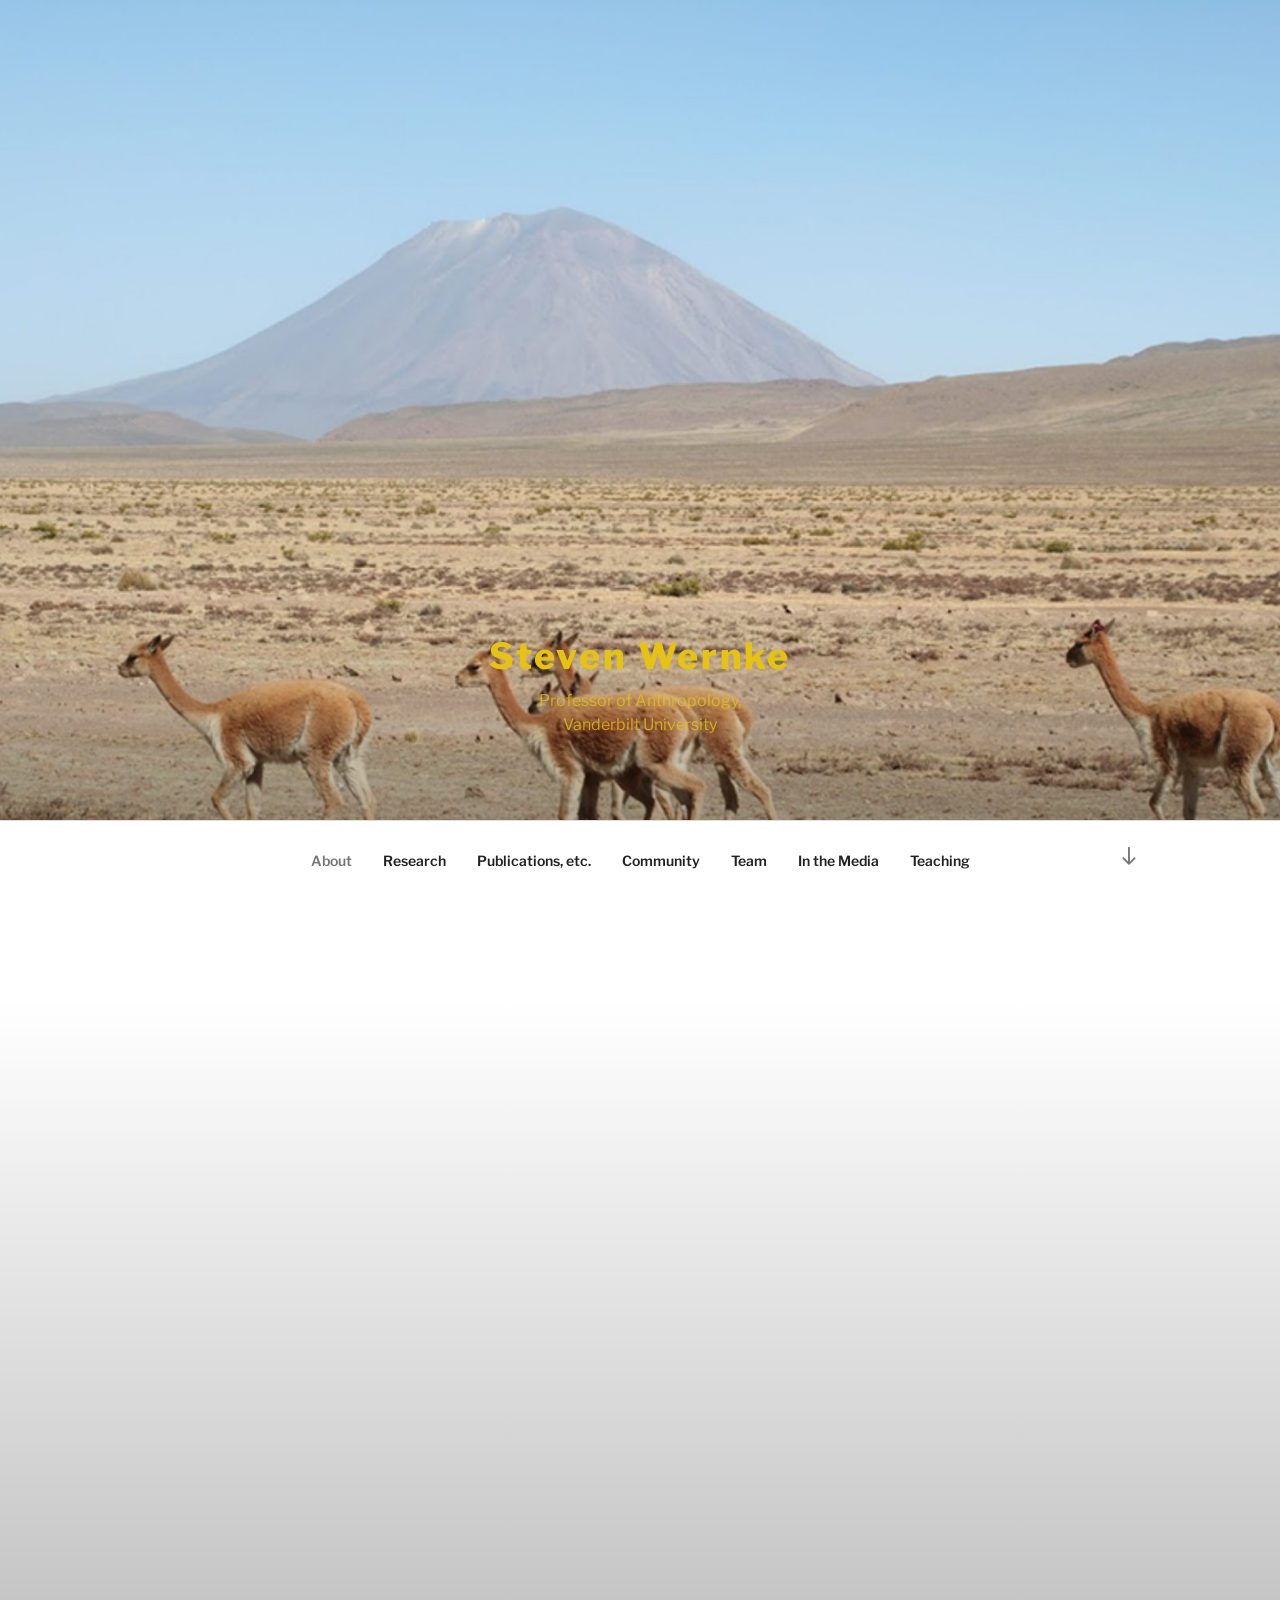
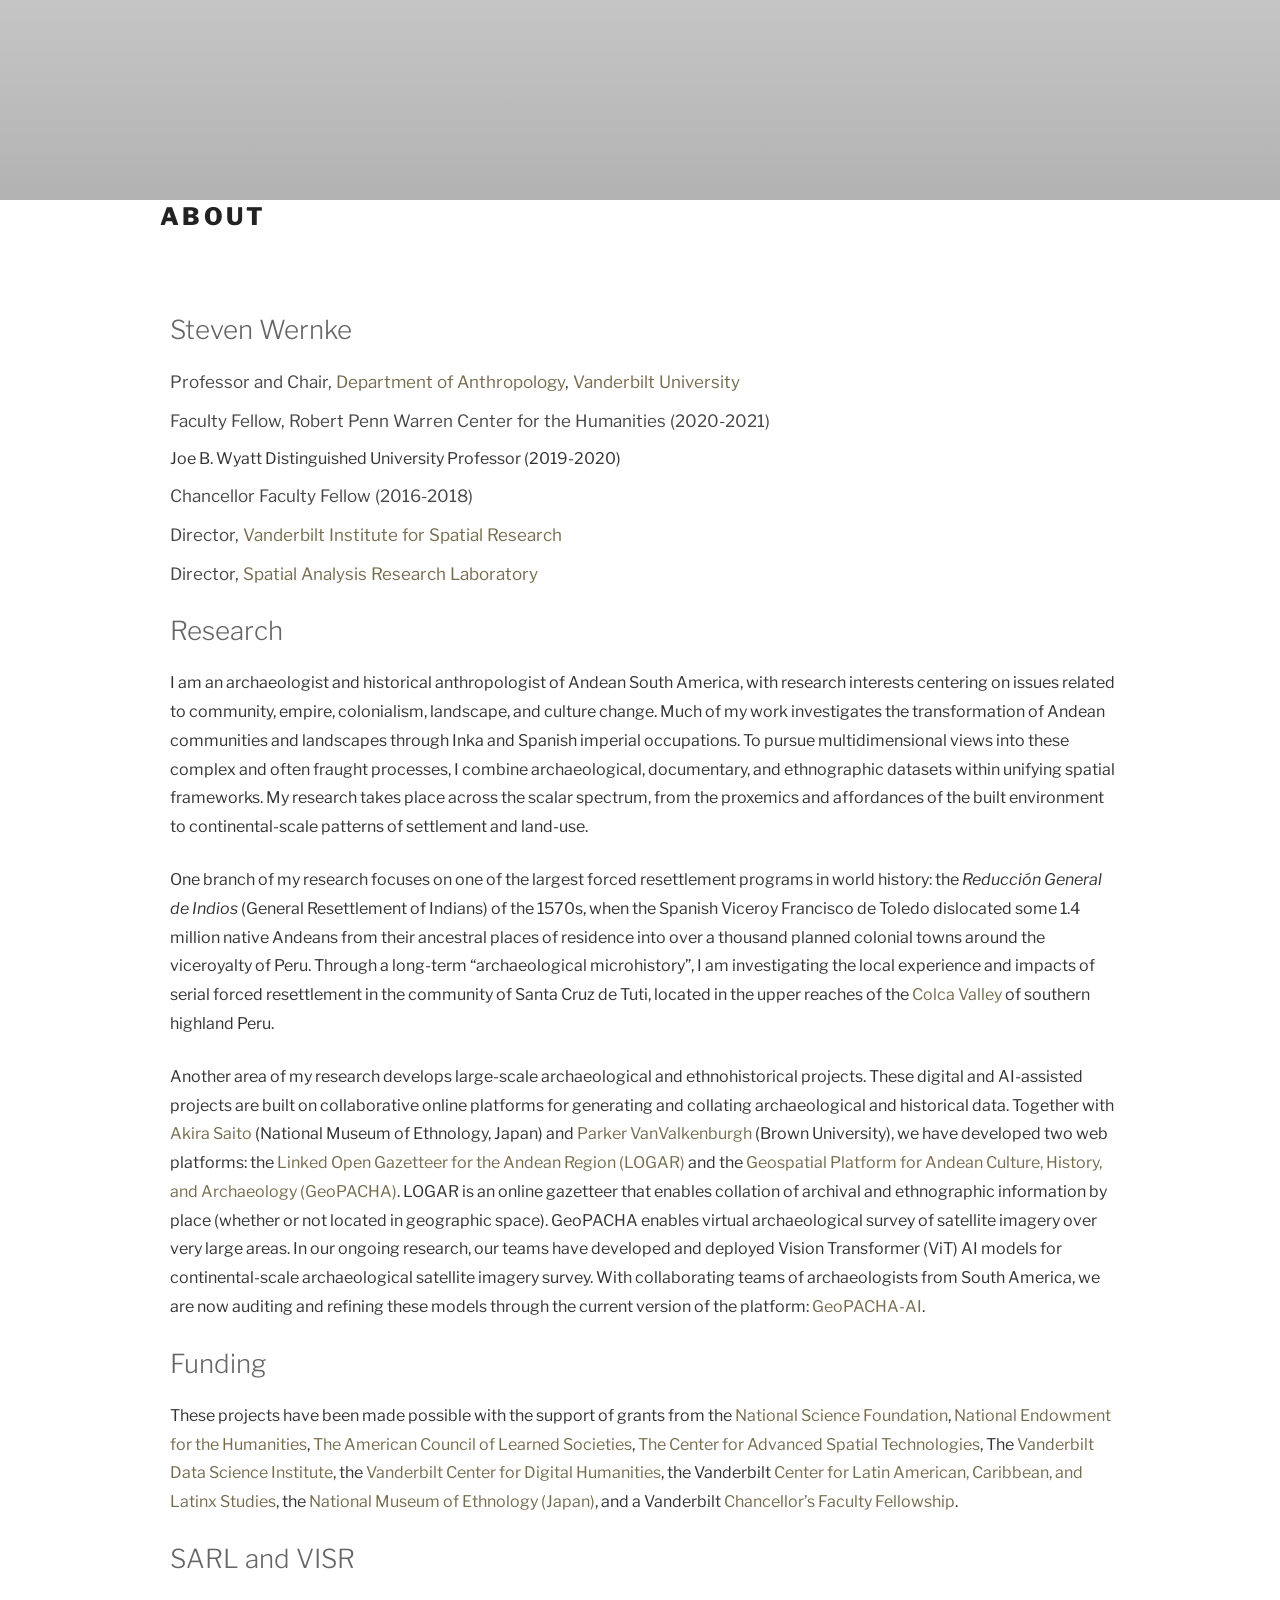
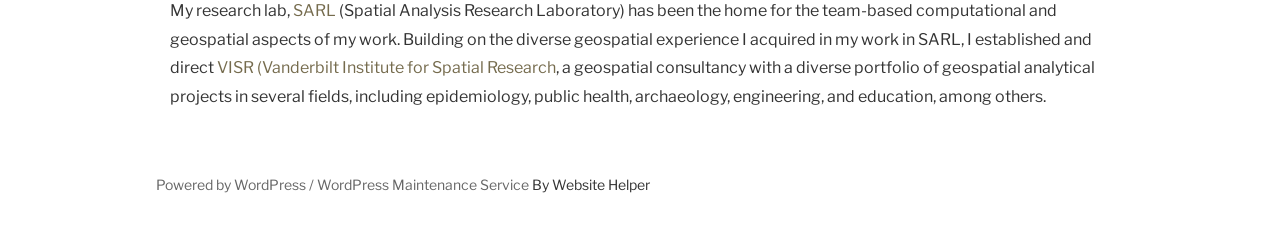
==== index.html @ c5cf21d0 "Static site migrated from WordPress at stevenwernke.com Co-Authored-By: Claude Fable 5 <noreply@anth" ====
<!DOCTYPE html>
<html lang="en-US" class="no-js no-svg">
<head>
<meta charset="UTF-8">
<meta name="viewport" content="width=device-width, initial-scale=1.0">
<link rel="profile" href="https://gmpg.org/xfn/11">

<script>
(function(html){html.className = html.className.replace(/\bno-js\b/,'js')})(document.documentElement);
//# sourceURL=twentyseventeen_javascript_detection
</script>
<title>Steven Wernke &#8211; Professor of Anthropology, Vanderbilt University</title>
<meta name='robots' content='max-image-preview:large' />
<style id="wp-img-auto-sizes-contain-inline-css">
img:is([sizes=auto i],[sizes^="auto," i]){contain-intrinsic-size:3000px 1500px}
/*# sourceURL=wp-img-auto-sizes-contain-inline-css */
</style>
<style id="wp-block-library-inline-css">
:root{--wp-block-synced-color:#7a00df;--wp-block-synced-color--rgb:122,0,223;--wp-bound-block-color:var(--wp-block-synced-color);--wp-editor-canvas-background:#ddd;--wp-admin-theme-color:#007cba;--wp-admin-theme-color--rgb:0,124,186;--wp-admin-theme-color-darker-10:#006ba1;--wp-admin-theme-color-darker-10--rgb:0,107,160.5;--wp-admin-theme-color-darker-20:#005a87;--wp-admin-theme-color-darker-20--rgb:0,90,135;--wp-admin-border-width-focus:2px}@media (min-resolution:192dpi){:root{--wp-admin-border-width-focus:1.5px}}.wp-element-button{cursor:pointer}:root .has-very-light-gray-background-color{background-color:#eee}:root .has-very-dark-gray-background-color{background-color:#313131}:root .has-very-light-gray-color{color:#eee}:root .has-very-dark-gray-color{color:#313131}:root .has-vivid-green-cyan-to-vivid-cyan-blue-gradient-background{background:linear-gradient(135deg,#00d084,#0693e3)}:root .has-purple-crush-gradient-background{background:linear-gradient(135deg,#34e2e4,#4721fb 50%,#ab1dfe)}:root .has-hazy-dawn-gradient-background{background:linear-gradient(135deg,#faaca8,#dad0ec)}:root .has-subdued-olive-gradient-background{background:linear-gradient(135deg,#fafae1,#67a671)}:root .has-atomic-cream-gradient-background{background:linear-gradient(135deg,#fdd79a,#004a59)}:root .has-nightshade-gradient-background{background:linear-gradient(135deg,#330968,#31cdcf)}:root .has-midnight-gradient-background{background:linear-gradient(135deg,#020381,#2874fc)}:root{--wp--preset--font-size--normal:16px;--wp--preset--font-size--huge:42px}.has-regular-font-size{font-size:1em}.has-larger-font-size{font-size:2.625em}.has-normal-font-size{font-size:var(--wp--preset--font-size--normal)}.has-huge-font-size{font-size:var(--wp--preset--font-size--huge)}:root .has-text-align-center{text-align:center}:root .has-text-align-left{text-align:left}:root .has-text-align-right{text-align:right}.has-fit-text{white-space:nowrap!important}#end-resizable-editor-section{display:none}.aligncenter{clear:both}.items-justified-left{justify-content:flex-start}.items-justified-center{justify-content:center}.items-justified-right{justify-content:flex-end}.items-justified-space-between{justify-content:space-between}.screen-reader-text{word-wrap:normal!important;border:0;clip-path:inset(50%);height:1px;margin:-1px;overflow:hidden;padding:0;position:absolute;width:1px}.screen-reader-text:focus{background-color:#ddd;clip-path:none;color:#444;display:block;font-size:1em;height:auto;left:5px;line-height:normal;padding:15px 23px 14px;text-decoration:none;top:5px;width:auto;z-index:100000}html :where(.has-border-color){border-style:solid}html :where([style*=border-color]){border-style:solid}html :where([style*=border-top-color]){border-top-style:solid}html :where([style*=border-right-color]){border-right-style:solid}html :where([style*=border-bottom-color]){border-bottom-style:solid}html :where([style*=border-left-color]){border-left-style:solid}html :where([style*=border-width]){border-style:solid}html :where([style*=border-top-width]){border-top-style:solid}html :where([style*=border-right-width]){border-right-style:solid}html :where([style*=border-bottom-width]){border-bottom-style:solid}html :where([style*=border-left-width]){border-left-style:solid}html :where(img[class*=wp-image-]){height:auto;max-width:100%}:where(figure){margin:0 0 1em}html :where(.is-position-sticky){--wp-admin--admin-bar--position-offset:var(--wp-admin--admin-bar--height,0px)}@media screen and (max-width:600px){html :where(.is-position-sticky){--wp-admin--admin-bar--position-offset:0px}}

/*# sourceURL=/wp-includes/css/dist/block-library/common.min.css */
</style>
<style id="wp-block-heading-inline-css">
h1:where(.wp-block-heading).has-background,h2:where(.wp-block-heading).has-background,h3:where(.wp-block-heading).has-background,h4:where(.wp-block-heading).has-background,h5:where(.wp-block-heading).has-background,h6:where(.wp-block-heading).has-background{padding:1.25em 2.375em}h1.has-text-align-left[style*=writing-mode]:where([style*=vertical-lr]),h1.has-text-align-right[style*=writing-mode]:where([style*=vertical-rl]),h2.has-text-align-left[style*=writing-mode]:where([style*=vertical-lr]),h2.has-text-align-right[style*=writing-mode]:where([style*=vertical-rl]),h3.has-text-align-left[style*=writing-mode]:where([style*=vertical-lr]),h3.has-text-align-right[style*=writing-mode]:where([style*=vertical-rl]),h4.has-text-align-left[style*=writing-mode]:where([style*=vertical-lr]),h4.has-text-align-right[style*=writing-mode]:where([style*=vertical-rl]),h5.has-text-align-left[style*=writing-mode]:where([style*=vertical-lr]),h5.has-text-align-right[style*=writing-mode]:where([style*=vertical-rl]),h6.has-text-align-left[style*=writing-mode]:where([style*=vertical-lr]),h6.has-text-align-right[style*=writing-mode]:where([style*=vertical-rl]){rotate:180deg}
/*# sourceURL=/wp-includes/blocks/heading/style.min.css */
</style>
<style id="wp-block-paragraph-inline-css">
.is-small-text{font-size:.875em}.is-regular-text{font-size:1em}.is-large-text{font-size:2.25em}.is-larger-text{font-size:3em}.has-drop-cap:not(:focus):first-letter{float:left;font-size:8.4em;font-style:normal;font-weight:100;line-height:.68;margin:.05em .1em 0 0;text-transform:uppercase}body.rtl .has-drop-cap:not(:focus):first-letter{float:none;margin-left:.1em}p.has-drop-cap.has-background{overflow:hidden}:root :where(p.has-background){padding:1.25em 2.375em}:where(p.has-text-color:not(.has-link-color)) a{color:inherit}p.has-text-align-left[style*="writing-mode:vertical-lr"],p.has-text-align-right[style*="writing-mode:vertical-rl"]{rotate:180deg}
/*# sourceURL=/wp-includes/blocks/paragraph/style.min.css */
</style>
<style id="wp-block-group-inline-css">
.wp-block-group{box-sizing:border-box}:where(.wp-block-group.wp-block-group-is-layout-constrained){position:relative}
/*# sourceURL=/wp-includes/blocks/group/style.min.css */
</style>

<style id="classic-theme-styles-inline-css">
/*! This file is auto-generated */
.wp-block-button__link{color:#fff;background-color:#32373c;border-radius:9999px;box-shadow:none;text-decoration:none;padding:calc(.667em + 2px) calc(1.333em + 2px);font-size:1.125em}.wp-block-file__button{background:#32373c;color:#fff;text-decoration:none}
/*# sourceURL=/wp-includes/css/classic-themes.min.css */
</style>

<style id="global-styles-inline-css">
:root{--wp--preset--aspect-ratio--square: 1;--wp--preset--aspect-ratio--4-3: 4/3;--wp--preset--aspect-ratio--3-4: 3/4;--wp--preset--aspect-ratio--3-2: 3/2;--wp--preset--aspect-ratio--2-3: 2/3;--wp--preset--aspect-ratio--16-9: 16/9;--wp--preset--aspect-ratio--9-16: 9/16;--wp--preset--color--black: #000000;--wp--preset--color--cyan-bluish-gray: #abb8c3;--wp--preset--color--white: #ffffff;--wp--preset--color--pale-pink: #f78da7;--wp--preset--color--vivid-red: #cf2e2e;--wp--preset--color--luminous-vivid-orange: #ff6900;--wp--preset--color--luminous-vivid-amber: #fcb900;--wp--preset--color--light-green-cyan: #7bdcb5;--wp--preset--color--vivid-green-cyan: #00d084;--wp--preset--color--pale-cyan-blue: #8ed1fc;--wp--preset--color--vivid-cyan-blue: #0693e3;--wp--preset--color--vivid-purple: #9b51e0;--wp--preset--gradient--vivid-cyan-blue-to-vivid-purple: linear-gradient(135deg,rgb(6,147,227) 0%,rgb(155,81,224) 100%);--wp--preset--gradient--light-green-cyan-to-vivid-green-cyan: linear-gradient(135deg,rgb(122,220,180) 0%,rgb(0,208,130) 100%);--wp--preset--gradient--luminous-vivid-amber-to-luminous-vivid-orange: linear-gradient(135deg,rgb(252,185,0) 0%,rgb(255,105,0) 100%);--wp--preset--gradient--luminous-vivid-orange-to-vivid-red: linear-gradient(135deg,rgb(255,105,0) 0%,rgb(207,46,46) 100%);--wp--preset--gradient--very-light-gray-to-cyan-bluish-gray: linear-gradient(135deg,rgb(238,238,238) 0%,rgb(169,184,195) 100%);--wp--preset--gradient--cool-to-warm-spectrum: linear-gradient(135deg,rgb(74,234,220) 0%,rgb(151,120,209) 20%,rgb(207,42,186) 40%,rgb(238,44,130) 60%,rgb(251,105,98) 80%,rgb(254,248,76) 100%);--wp--preset--gradient--blush-light-purple: linear-gradient(135deg,rgb(255,206,236) 0%,rgb(152,150,240) 100%);--wp--preset--gradient--blush-bordeaux: linear-gradient(135deg,rgb(254,205,165) 0%,rgb(254,45,45) 50%,rgb(107,0,62) 100%);--wp--preset--gradient--luminous-dusk: linear-gradient(135deg,rgb(255,203,112) 0%,rgb(199,81,192) 50%,rgb(65,88,208) 100%);--wp--preset--gradient--pale-ocean: linear-gradient(135deg,rgb(255,245,203) 0%,rgb(182,227,212) 50%,rgb(51,167,181) 100%);--wp--preset--gradient--electric-grass: linear-gradient(135deg,rgb(202,248,128) 0%,rgb(113,206,126) 100%);--wp--preset--gradient--midnight: linear-gradient(135deg,rgb(2,3,129) 0%,rgb(40,116,252) 100%);--wp--preset--font-size--small: 13px;--wp--preset--font-size--medium: 20px;--wp--preset--font-size--large: 36px;--wp--preset--font-size--x-large: 42px;--wp--preset--spacing--20: 0.44rem;--wp--preset--spacing--30: 0.67rem;--wp--preset--spacing--40: 1rem;--wp--preset--spacing--50: 1.5rem;--wp--preset--spacing--60: 2.25rem;--wp--preset--spacing--70: 3.38rem;--wp--preset--spacing--80: 5.06rem;--wp--preset--shadow--natural: 6px 6px 9px rgba(0, 0, 0, 0.2);--wp--preset--shadow--deep: 12px 12px 50px rgba(0, 0, 0, 0.4);--wp--preset--shadow--sharp: 6px 6px 0px rgba(0, 0, 0, 0.2);--wp--preset--shadow--outlined: 6px 6px 0px -3px rgb(255, 255, 255), 6px 6px rgb(0, 0, 0);--wp--preset--shadow--crisp: 6px 6px 0px rgb(0, 0, 0);}:where(body) { margin: 0; }:where(.is-layout-flex){gap: 0.5em;}:where(.is-layout-grid){gap: 0.5em;}body .is-layout-flex{display: flex;}.is-layout-flex{flex-wrap: wrap;align-items: center;}.is-layout-flex > :is(*, div){margin: 0;}body .is-layout-grid{display: grid;}.is-layout-grid > :is(*, div){margin: 0;}body{padding-top: 0px;padding-right: 0px;padding-bottom: 0px;padding-left: 0px;}:root :where(.wp-element-button, .wp-block-button__link){background-color: #32373c;border-width: 0;color: #fff;font-family: inherit;font-size: inherit;font-style: inherit;font-weight: inherit;letter-spacing: inherit;line-height: inherit;padding-top: calc(0.667em + 2px);padding-right: calc(1.333em + 2px);padding-bottom: calc(0.667em + 2px);padding-left: calc(1.333em + 2px);text-decoration: none;text-transform: inherit;}.has-black-color{color: var(--wp--preset--color--black) !important;}.has-cyan-bluish-gray-color{color: var(--wp--preset--color--cyan-bluish-gray) !important;}.has-white-color{color: var(--wp--preset--color--white) !important;}.has-pale-pink-color{color: var(--wp--preset--color--pale-pink) !important;}.has-vivid-red-color{color: var(--wp--preset--color--vivid-red) !important;}.has-luminous-vivid-orange-color{color: var(--wp--preset--color--luminous-vivid-orange) !important;}.has-luminous-vivid-amber-color{color: var(--wp--preset--color--luminous-vivid-amber) !important;}.has-light-green-cyan-color{color: var(--wp--preset--color--light-green-cyan) !important;}.has-vivid-green-cyan-color{color: var(--wp--preset--color--vivid-green-cyan) !important;}.has-pale-cyan-blue-color{color: var(--wp--preset--color--pale-cyan-blue) !important;}.has-vivid-cyan-blue-color{color: var(--wp--preset--color--vivid-cyan-blue) !important;}.has-vivid-purple-color{color: var(--wp--preset--color--vivid-purple) !important;}.has-black-background-color{background-color: var(--wp--preset--color--black) !important;}.has-cyan-bluish-gray-background-color{background-color: var(--wp--preset--color--cyan-bluish-gray) !important;}.has-white-background-color{background-color: var(--wp--preset--color--white) !important;}.has-pale-pink-background-color{background-color: var(--wp--preset--color--pale-pink) !important;}.has-vivid-red-background-color{background-color: var(--wp--preset--color--vivid-red) !important;}.has-luminous-vivid-orange-background-color{background-color: var(--wp--preset--color--luminous-vivid-orange) !important;}.has-luminous-vivid-amber-background-color{background-color: var(--wp--preset--color--luminous-vivid-amber) !important;}.has-light-green-cyan-background-color{background-color: var(--wp--preset--color--light-green-cyan) !important;}.has-vivid-green-cyan-background-color{background-color: var(--wp--preset--color--vivid-green-cyan) !important;}.has-pale-cyan-blue-background-color{background-color: var(--wp--preset--color--pale-cyan-blue) !important;}.has-vivid-cyan-blue-background-color{background-color: var(--wp--preset--color--vivid-cyan-blue) !important;}.has-vivid-purple-background-color{background-color: var(--wp--preset--color--vivid-purple) !important;}.has-black-border-color{border-color: var(--wp--preset--color--black) !important;}.has-cyan-bluish-gray-border-color{border-color: var(--wp--preset--color--cyan-bluish-gray) !important;}.has-white-border-color{border-color: var(--wp--preset--color--white) !important;}.has-pale-pink-border-color{border-color: var(--wp--preset--color--pale-pink) !important;}.has-vivid-red-border-color{border-color: var(--wp--preset--color--vivid-red) !important;}.has-luminous-vivid-orange-border-color{border-color: var(--wp--preset--color--luminous-vivid-orange) !important;}.has-luminous-vivid-amber-border-color{border-color: var(--wp--preset--color--luminous-vivid-amber) !important;}.has-light-green-cyan-border-color{border-color: var(--wp--preset--color--light-green-cyan) !important;}.has-vivid-green-cyan-border-color{border-color: var(--wp--preset--color--vivid-green-cyan) !important;}.has-pale-cyan-blue-border-color{border-color: var(--wp--preset--color--pale-cyan-blue) !important;}.has-vivid-cyan-blue-border-color{border-color: var(--wp--preset--color--vivid-cyan-blue) !important;}.has-vivid-purple-border-color{border-color: var(--wp--preset--color--vivid-purple) !important;}.has-vivid-cyan-blue-to-vivid-purple-gradient-background{background: var(--wp--preset--gradient--vivid-cyan-blue-to-vivid-purple) !important;}.has-light-green-cyan-to-vivid-green-cyan-gradient-background{background: var(--wp--preset--gradient--light-green-cyan-to-vivid-green-cyan) !important;}.has-luminous-vivid-amber-to-luminous-vivid-orange-gradient-background{background: var(--wp--preset--gradient--luminous-vivid-amber-to-luminous-vivid-orange) !important;}.has-luminous-vivid-orange-to-vivid-red-gradient-background{background: var(--wp--preset--gradient--luminous-vivid-orange-to-vivid-red) !important;}.has-very-light-gray-to-cyan-bluish-gray-gradient-background{background: var(--wp--preset--gradient--very-light-gray-to-cyan-bluish-gray) !important;}.has-cool-to-warm-spectrum-gradient-background{background: var(--wp--preset--gradient--cool-to-warm-spectrum) !important;}.has-blush-light-purple-gradient-background{background: var(--wp--preset--gradient--blush-light-purple) !important;}.has-blush-bordeaux-gradient-background{background: var(--wp--preset--gradient--blush-bordeaux) !important;}.has-luminous-dusk-gradient-background{background: var(--wp--preset--gradient--luminous-dusk) !important;}.has-pale-ocean-gradient-background{background: var(--wp--preset--gradient--pale-ocean) !important;}.has-electric-grass-gradient-background{background: var(--wp--preset--gradient--electric-grass) !important;}.has-midnight-gradient-background{background: var(--wp--preset--gradient--midnight) !important;}.has-small-font-size{font-size: var(--wp--preset--font-size--small) !important;}.has-medium-font-size{font-size: var(--wp--preset--font-size--medium) !important;}.has-large-font-size{font-size: var(--wp--preset--font-size--large) !important;}.has-x-large-font-size{font-size: var(--wp--preset--font-size--x-large) !important;}
/*# sourceURL=global-styles-inline-css */
</style>

<style id="nfd-wonder-blocks-utilities-inline-css">
.nfd-relative{position:relative!important}.-nfd-bottom-1{bottom:-.25rem!important}.-nfd-top-0\.5{top:-.125rem!important}.-nfd-top-1{top:-.25rem!important}.nfd-top-10{top:2.5rem!important}.nfd-col-start-1{grid-column-start:1!important}.nfd-col-start-2{grid-column-start:2!important}.nfd-col-start-3{grid-column-start:3!important}.nfd-col-start-4{grid-column-start:4!important}.nfd-col-start-5{grid-column-start:5!important}.nfd-col-start-6{grid-column-start:6!important}.nfd-col-start-7{grid-column-start:7!important}.nfd-col-end-10{grid-column-end:10!important}.nfd-col-end-11{grid-column-end:11!important}.nfd-col-end-12{grid-column-end:12!important}.nfd-col-end-13{grid-column-end:13!important}.nfd-col-end-7{grid-column-end:7!important}.nfd-col-end-8{grid-column-end:8!important}.nfd-col-end-9{grid-column-end:9!important}.nfd-row-start-1{grid-row-start:1!important}.-nfd-mx-2:not([style*=margin]){margin-left:-.5rem!important;margin-right:-.5rem!important}.nfd-my-0:not([style*=margin]){margin-bottom:0!important;margin-top:0!important}.nfd-mb-8:not([style*=margin]){margin-bottom:2rem!important}.nfd-mt-2:not([style*=margin]){margin-top:.5rem!important}.nfd-mt-8:not([style*=margin]){margin-top:2rem!important}.nfd-mt-\[-100px\]:not([style*=margin]){margin-top:-100px!important}.nfd-grid{display:grid!important}.nfd-h-full{height:100%!important}.nfd-w-full{width:100%!important}.nfd-shrink-0{flex-shrink:0!important}.nfd-grow{flex-grow:1!important}.nfd-grid-cols-11{grid-template-columns:repeat(11,minmax(0,1fr))!important}.nfd-grid-cols-12{grid-template-columns:repeat(12,minmax(0,1fr))!important}.nfd-grid-cols-2{grid-template-columns:repeat(2,minmax(0,1fr))!important}.nfd-grid-rows-1{grid-template-rows:repeat(1,minmax(0,1fr))!important}.nfd-items-center{align-items:center!important}.nfd-gap-y-10{row-gap:2.5rem!important}.nfd-overflow-hidden{overflow:hidden!important}.nfd-border-b{border-bottom-width:1px!important}.nfd-border-dashed{border-style:dashed!important}.nfd-p-0:not([style*=padding]){padding:0!important}.nfd-p-10:not([style*=padding]){padding:2.5rem!important}.nfd-p-2:not([style*=padding]){padding:.5rem!important}.nfd-p-4:not([style*=padding]){padding:1rem!important}.nfd-p-8:not([style*=padding]){padding:2rem!important}.nfd-px-0:not([style*=padding]){padding-left:0!important;padding-right:0!important}.nfd-px-4:not([style*=padding]){padding-left:1rem!important;padding-right:1rem!important}.nfd-px-8:not([style*=padding]){padding-left:2rem!important;padding-right:2rem!important}.nfd-py-0:not([style*=padding]){padding-bottom:0!important;padding-top:0!important}.nfd-py-4:not([style*=padding]){padding-bottom:1rem!important;padding-top:1rem!important}.nfd-py-5:not([style*=padding]){padding-bottom:1.25rem!important;padding-top:1.25rem!important}.nfd-pt-0:not([style*=padding]){padding-top:0!important}.nfd-text-left{text-align:left!important}.nfd-wc-products{self-align:flex-start!important;flex-grow:0!important}.nfd-wc-products>ul{row-gap:calc(var(--wndb--gap--2xl)*var(--wndb--gap--scale-factor))!important}.nfd-wc-products .wc-block-grid__product-image{overflow:hidden!important}.nfd-wc-products .wc-block-grid__product-image img{transition:transform .6s ease-in-out!important}.nfd-wc-products .wc-block-grid__product-image img:hover{transform:scale(1.1)!important}.nfd-wc-products .wc-block-components-product-sale-badge{backdrop-filter:blur(4px)!important;background:hsla(0,0%,100%,.5)!important;border:1px solid hsla(0,0%,100%,.2)!important;border-radius:999px!important;font-size:.8125rem!important;font-weight:700!important;margin:6px!important;padding:4px 12px!important}.nfd-wc-products .wc-block-components-product-sale-badge>span{background:transparent!important}.nfd-wc-products .wc-block-components-product-price{color:inherit!important}.nfd-wc-search .wp-block-search__inside-wrapper{background-color:var(--wndb--color--borders)!important;border:2px solid var(--wndb--color--subtle)!important;border-radius:999px!important;max-width:100%!important;padding:0!important;width:25rem!important}.nfd-wc-search .wp-block-search__inside-wrapper input[type=search]{background:none!important;border:none!important;border-bottom-left-radius:999px!important;border-top-left-radius:999px!important;color:var(--wndb--color--text--contrast)!important;font-size:1.25rem!important;font-weight:500!important;min-height:3.75rem!important;padding-inline:24px!important}.nfd-wc-search .wp-block-search__inside-wrapper:has(button:focus),.nfd-wc-search .wp-block-search__inside-wrapper:has(input[type=search]:focus){outline:2px solid var(--wndb--color--text--contrast)!important;outline-offset:2px!important}.nfd-wc-search .wp-block-search__button{aspect-ratio:1/1!important;background:var(--wndb-gray-800)!important;border-radius:999px!important;height:100%!important;margin-left:0!important;margin-right:2px!important;margin-top:2px!important}.nfd-wc-search .wp-block-search__button:focus,.nfd-wc-search .wp-block-search__button:hover{background:var(--wndb-gray-900)!important;filter:none!important;outline:2px solid var(--wndb-gray-900)!important;outline-offset:2px!important}.nfd-wc-search .wp-block-search__inside-wrapper input[type=search]::-moz-placeholder{color:var(--wndb--color--text--faded)!important}.nfd-wc-search .wp-block-search__inside-wrapper input[type=search]::placeholder{color:var(--wndb--color--text--faded)!important}.nfd-commerce-icons{align-items:center!important;display:flex!important;flex-direction:row!important;gap:8px!important}.nfd-commerce-icons .wc-block-cart-link__text{display:none!important}.nfd-commerce-icons .wp-block-search__button svg,.nfd-commerce-icons svg.wc-block-customer-account__account-icon,.nfd-commerce-icons svg.wc-block-mini-cart__icon{height:28px!important;width:28px!important}.nfd-commerce-icons .wp-block-search__button-only .wp-block-search__button.has-icon{align-items:center!important;background:none!important;color:currentcolor!important;display:flex!important;padding:0!important}.nfd-commerce-icons .wp-block-search__button-only .wp-block-search__input{margin-right:.5em!important}.nfd-commerce-icons .wp-block-woocommerce-customer-account a{padding:0!important}:root{--wndb-mask-color:rgba(0,0,0,.15);--wndb-mask-position:50% 50% at 50% 20%;--wndb-mask-opacity:0.35}[class*=nfd-bg-effect]{isolation:isolate!important;position:relative!important}[class*=nfd-wb-header] [class*=nfd-bg-effect]{z-index:1!important}.has-modal-open [class*=nfd-bg-effect]{isolation:unset!important}.nfd-bg-effect-position-center{--wndb-mask-position:50% 50% at 50% 50%}[class*=nfd-bg-effect]:after{content:""!important;inset:0!important;-webkit-mask-image:radial-gradient(ellipse var(--wndb-mask-position),#000 70%,rgba(0,0,0,.3) 100%)!important;mask-image:radial-gradient(ellipse var(--wndb-mask-position),#000 70%,rgba(0,0,0,.3) 100%)!important;opacity:var(--wndb-mask-opacity)!important;pointer-events:none!important;position:absolute!important;z-index:-1!important}.nfd-bg-effect-dots:after{--wndb-mask-opacity:1;background:radial-gradient(var(--wndb-mask-color) 1px,transparent 1px)!important;background-size:20px 20px!important}.nfd-bg-effect-grid:after{background-image:linear-gradient(to right,var(--wndb-mask-color) 1px,transparent 1px),linear-gradient(to bottom,var(--wndb-mask-color) 1px,transparent 1px)!important;background-size:50px 50px!important}.nfd-bg-effect-grid-perspective{perspective:1000px!important}.has-modal-open .nfd-bg-effect-grid-perspective{perspective:unset!important}.nfd-bg-effect-grid-perspective:after{--wndb-mask-opacity:0.6;background-size:100px 100px!important;transform:rotateX(-60deg) translateZ(0)!important;transform-origin:top!important;transform-style:preserve-3d!important}.nfd-bg-effect-grid-2:after,.nfd-bg-effect-grid-perspective:after{background-image:linear-gradient(to right,var(--wndb-mask-color) 1px,transparent 1px),linear-gradient(to bottom,var(--wndb-mask-color) 1px,transparent 1px)!important}.nfd-bg-effect-grid-2:after{background-size:14px 32px!important}.nfd-bg-effect-grid-3{overflow:hidden!important}.nfd-bg-effect-grid-3:after{background-image:linear-gradient(to right,var(--wndb-mask-color) 1px,transparent 1px),linear-gradient(to bottom,var(--wndb-mask-color) 1px,transparent 1px)!important;background-size:32px 80px!important;right:-40%!important;top:-20%!important;transform:scale(1.5) skew(-30deg,30deg)!important}.nfd-bg-effect-lines:after{--wndb-mask-opacity:0.4;background-image:linear-gradient(to right,var(--wndb-mask-color) 1px,transparent 1px)!important;background-size:48px!important}.nfd-bg-effect-lines-2{--wndb-mask-opacity:0.45;overflow:hidden!important;perspective:1000px!important}.has-modal-open .nfd-bg-effect-lines-2{perspective:unset!important}.nfd-bg-effect-lines-2:after{background-image:linear-gradient(to right,var(--wndb-mask-color) 1px,transparent 1px)!important;background-size:30px!important;right:-40%!important;top:-20%!important;transform:rotateX(-45deg) skew(-16deg) translateZ(0)!important;transform-origin:right!important;transform-style:preserve-3d!important}.nfd-mask-opacity-0:after{--wndb-mask-opacity:0.8}:where(:root){--wndb--max-w--prose:min(65ch,1100px)}.nfd-max-w-prose:not(.nfd-max-w-full),:where(.nfd-text-balance:not(.nfd-max-w-full)){max-width:var(--wndb--max-w--prose)!important}.nfd-max-w-prose:not(.nfd-max-w-full).has-text-align-center,:where(.nfd-text-balance:not(.nfd-max-w-full)).has-text-align-center{margin-inline:auto!important}.nfd-max-w-prose:not(.nfd-max-w-full).has-text-align-right,:where(.nfd-text-balance:not(.nfd-max-w-full)).has-text-align-right{margin-inline-start:auto!important}:where(.nfd-text-balance){text-wrap:balance!important}.nfd-text-balance>h1,.nfd-text-balance>h2,.nfd-text-balance>h3,.nfd-text-balance>h4,.nfd-text-balance>p{text-wrap:balance!important}.nfd-text-pretty,.nfd-text-pretty>h1,.nfd-text-pretty>h2,.nfd-text-pretty>h3,.nfd-text-pretty>h4,.nfd-text-pretty>p{text-wrap:pretty!important}.wp-block-image figcaption{font-weight:400!important;margin-inline:auto!important;max-width:64ch!important;padding-block-start:.5em!important;text-wrap:balance!important}.wp-block-quote>.nfd-text-pretty{font-weight:550;margin-block:.25em}:where(:root){--wndb--text-scale-factor:1;--wndb--text--xs:0.75rem;--wndb--text--sm:0.875rem;--wndb--text--base:1rem;--wndb--text--md:1.125rem;--wndb--text--lg:1.5rem;--wndb--text--xl:2.375rem;--wndb--text--huge:clamp(2.75rem,1.4688rem + 2.5vw,3.5rem);--wndb--text-giga:clamp(3.25rem,2.546875rem + 2.25vw,4.375rem)}.nfd-text-xs:not([class*=font-size]):not([style*=font-size]){font-size:calc(var(--wndb--text--xs)*var(--wndb--text-scale-factor))!important}.nfd-text-xs:not([style*=letter-spacing]){letter-spacing:.05em!important}.nfd-text-sm:not([class*=font-size]):not([style*=font-size]){font-size:calc(var(--wndb--text--sm)*var(--wndb--text-scale-factor))!important}.nfd-text-base:not([class*=font-size]):not([style*=font-size]){font-size:calc(var(--wndb--text--base)*var(--wndb--text-scale-factor))!important}.nfd-text-md:not([class*=font-size]):not([style*=font-size]){font-size:calc(var(--wndb--text--md)*var(--wndb--text-scale-factor))!important}.nfd-text-base:not([style*=line-height]),.nfd-text-md:not([style*=line-height]){line-height:1.6!important}.nfd-text-lg:not([class*=font-size]):not([style*=font-size]){font-size:calc(var(--wndb--text--lg)*var(--wndb--text-scale-factor))!important}.nfd-text-lg:not([style*=line-height]){line-height:1.4!important}.nfd-text-lg:not([style*=letter-spacing]){letter-spacing:0!important}.nfd-text-lg:not([style*=font-weight]){font-weight:500!important}.nfd-text-xl:not([class*=font-size]):not([style*=font-size]){font-size:var(--wndb--text--xl)!important}.nfd-text-xl:not([style*=line-height]){line-height:1.25!important}.nfd-text-xl:not([style*=letter-spacing]){letter-spacing:-.01em!important}.nfd-text-xl:not([style*=font-weight]){font-weight:500!important}:where(.nfd-text-huge:not([class*=font-size]):not([style*=font-size])){font-size:calc(var(--wndb--text--huge)*var(--wndb--text-scale-factor))!important;max-width:var(--wndb--max-w--prose)!important;text-wrap:balance!important}:where(.nfd-text-huge:not([class*=font-size]):not([style*=font-size]).nfd-max-w-container){max-width:var(--wndb--container)!important}:where(.nfd-text-giga:not([class*=font-size]):not([style*=font-size])).has-text-align-center,:where(.nfd-text-huge:not([class*=font-size]):not([style*=font-size])).has-text-align-center{margin-inline:auto!important}:where(.nfd-text-giga:not([class*=font-size]):not([style*=font-size])).has-text-align-right,:where(.nfd-text-huge:not([class*=font-size]):not([style*=font-size])).has-text-align-right{margin-inline-start:auto!important}.nfd-text-huge:not([style*=line-height]){line-height:1.1!important}.nfd-text-huge:not([style*=letter-spacing]){letter-spacing:-.025em!important}.nfd-text-huge:not([style*=font-weight]){font-weight:500!important}:where(.nfd-text-giga:not([class*=font-size]):not([style*=font-size])){font-size:calc(var(--wndb--text-giga)*var(--wndb--text-scale-factor))!important;max-width:var(--wndb--max-w--prose)!important;text-wrap:balance!important}:where(.nfd-text-giga:not([class*=font-size]):not([style*=font-size]).nfd-max-w-container){max-width:var(--wndb--container)!important}.nfd-text-giga:not([style*=line-height]){line-height:1.1!important}.nfd-text-giga:not([style*=letter-spacing]){letter-spacing:-.04em!important}.nfd-text-giga:not([style*=font-weight]){font-weight:500!important}:root{--nfd-wb-anim-transition-duration:1400ms;--nfd-wb-anim-transition-delay:50ms;--nfd-wb-anim-transition-easing-function:cubic-bezier(0.4,1,0.65,1);--nfd-wb-anim-transition:all var(--nfd-wb-anim-transition-duration) var(--nfd-wb-anim-transition-easing-function) var(--nfd-wb-anim-transition-delay)}@media (prefers-reduced-motion:reduce){.nfd-wb-animate{transition:none!important}.nfd-wb-twist-in,[class*=nfd-wb-]{clip-path:none!important;opacity:1!important;transform:none!important}}@media (max-width:782px){body:not(.nfd-wb-editor-animations) .nfd-wb-animate{transition:none!important}body:not(.nfd-wb-editor-animations) .nfd-wb-twist-in,body:not(.nfd-wb-editor-animations) [class*=nfd-wb-]{clip-path:none!important;opacity:1!important;transform:none!important}}.nfd-wb-animate[data-replay-animation]{transition:none!important}[class*=nfd-wb-fade-in]{--nfd-wb-anim-transition:opacity var(--nfd-wb-anim-transition-duration) var(--nfd-wb-anim-transition-easing-function) var(--nfd-wb-anim-transition-delay),transform var(--nfd-wb-anim-transition-duration) var(--nfd-wb-anim-transition-easing-function) var(--nfd-wb-anim-transition-delay);transition:var(--nfd-wb-anim-transition)}.nfd-wb-fade-in-bottom{--nfd-wb-anim-transition-duration:1200ms;opacity:0;transform:translate3d(0,90px,0);transition:var(--nfd-wb-anim-transition)}.nfd-wb-fade-in-bottom-short{transform:translate3d(0,32px,0)}.nfd-wb-fade-in-bottom-short,.nfd-wb-fade-in-top-short{--nfd-wb-anim-transition-duration:600ms;opacity:0;transition:var(--nfd-wb-anim-transition)}.nfd-wb-fade-in-top-short{transform:translate3d(0,-32px,0)}.nfd-wb-fade-in-left-short{transform:translate3d(-32px,0,0)}.nfd-wb-fade-in-left-short,.nfd-wb-fade-in-right-short{--nfd-wb-anim-transition-duration:600ms;opacity:0;transition:var(--nfd-wb-anim-transition)}.nfd-wb-fade-in-right-short{transform:translate3d(32px,0,0)}.nfd-wb-animated-in:not([data-replay-animation])[class*=nfd-wb-fade-in]{opacity:1;transform:translateZ(0)}.nfd-wb-zoom-in{--nfd-wb-anim-transition-duration:1200ms;--nfd-wb-anim-transition:opacity var(--nfd-wb-anim-transition-duration) var(--nfd-wb-anim-transition-easing-function) var(--nfd-wb-anim-transition-delay),transform var(--nfd-wb-anim-transition-duration) var(--nfd-wb-anim-transition-easing-function) var(--nfd-wb-anim-transition-delay);transform:scale3d(.4,.4,.4)}.nfd-wb-zoom-in,.nfd-wb-zoom-in-short{opacity:0;transition:var(--nfd-wb-anim-transition)}.nfd-wb-zoom-in-short{--nfd-wb-anim-transition-duration:600ms;--nfd-wb-anim-transition:opacity var(--nfd-wb-anim-transition-duration) var(--nfd-wb-anim-transition-easing-function) var(--nfd-wb-anim-transition-delay),transform var(--nfd-wb-anim-transition-duration) var(--nfd-wb-anim-transition-easing-function) var(--nfd-wb-anim-transition-delay);transform:scale3d(.92,.92,.92)}.nfd-wb-animated-in:not([data-replay-animation])[class*=nfd-wb-zoom-]{opacity:1;transform:scaleX(1)}div:has(>.nfd-wb-twist-in){perspective:1200px}.nfd-wb-twist-in{--nfd-wb-anim-transition-duration:1000ms;--nfd-wb-anim-transition:opacity var(--nfd-wb-anim-transition-duration) var(--nfd-wb-anim-transition-easing-function) var(--nfd-wb-anim-transition-delay),transform var(--nfd-wb-anim-transition-duration) var(--nfd-wb-anim-transition-easing-function) var(--nfd-wb-anim-transition-delay);opacity:0;transform:translateY(40px) scale(.8) rotateY(30deg) rotate(-12deg) translateZ(0);transition:var(--nfd-wb-anim-transition)}.nfd-wb-animated-in:not([data-replay-animation]).nfd-wb-twist-in{opacity:1;transform:translateY(0) scale(1) rotateY(0deg) rotate(0deg) translateZ(0)}.nfd-wb-reveal-right{--nfd-wb-anim-transition-duration:1500ms;--nfd-wb-anim-transition-easing-function:cubic-bezier(0.4,0,0,1);--nfd-wb-anim-transition:clip-path var(--nfd-wb-anim-transition-duration) var(--nfd-wb-anim-transition-easing-function) var(--nfd-wb-anim-transition-delay);clip-path:inset(0 100% 0 0);transition:var(--nfd-wb-anim-transition)}.nfd-wb-animated-in>.nfd-wb-reveal-right:not([data-replay-animation]){clip-path:inset(0 0 0 0)!important}.nfd-delay-50{--nfd-wb-anim-transition-delay:50ms}.nfd-delay-150{--nfd-wb-anim-transition-delay:150ms}.nfd-delay-300{--nfd-wb-anim-transition-delay:300ms}.nfd-delay-450{--nfd-wb-anim-transition-delay:450ms}.nfd-delay-600{--nfd-wb-anim-transition-delay:600ms}.nfd-delay-750{--nfd-wb-anim-transition-delay:750ms}.nfd-delay-900{--nfd-wb-anim-transition-delay:900ms}.nfd-delay-1050{--nfd-wb-anim-transition-delay:1050ms}.nfd-delay-1200{--nfd-wb-anim-transition-delay:1200ms}.nfd-delay-1350{--nfd-wb-anim-transition-delay:1350ms}.nfd-delay-1500{--nfd-wb-anim-transition-delay:1500ms}:where(:root){--wndb--container:1200px;--wndb--container--wide:1340px}body .is-layout-constrained:has(.nfd-container.is-layout-constrained)>.nfd-container.is-layout-constrained{max-width:unset!important;width:100%!important}.is-layout-constrained.has-global-padding:has(.nfd-container.is-layout-constrained)>.nfd-container.is-layout-constrained{margin-left:calc(var(--wp--style--root--padding-left)*-1)!important;margin-right:calc(var(--wp--style--root--padding-right)*-1)!important;max-width:unset!important;width:unset!important}.editor-styles-wrapper .nfd-container:is(.is-layout-constrained)>:where(:not(.alignleft):not(.alignright):not(.alignfull):not(.alignwide)),.editor-styles-wrapper .nfd-container>:where(.wp-block-cover-is-layout-constrained:not(.alignleft):not(.alignright):not(.alignfull):not(.alignwide)):not([style*=margin]),.nfd-container:is(.is-layout-constrained)>:where(:not(.alignleft):not(.alignright):not(.alignfull):not(.alignwide)),.nfd-container:is(.nfd-my-0)>div,.nfd-container>:where(.wp-block-cover-is-layout-constrained:not(.alignleft):not(.alignright):not(.alignfull):not(.alignwide)){max-width:var(--wndb--container);width:100%}.editor-styles-wrapper .nfd-container:is(.is-layout-constrained)>.alignwide,.nfd-container:is(.is-layout-constrained).alignwide>:where(:not(.alignleft):not(.alignright):not(.alignfull)):not([style*=margin]),.nfd-container:is(.is-layout-constrained)>.alignwide,.nfd-container:is(.nfd-my-0)>.alignwide{max-width:var(--wndb--container--wide);width:100%}.nfd-container:not(.alignfull){padding-inline:var(--wndb--p)!important}.nfd-container:is(.nfd-my-0)>div:not([style*=margin]){margin-inline:auto!important}[class*=nfd-divider-]{position:relative;z-index:13}[class*=nfd-divider-]~[class*=nfd-divider-]{z-index:12!important}[class*=nfd-divider-]~[class*=nfd-divider-]~[class*=nfd-divider-]{z-index:11!important}[class*=nfd-divider-]:before{background:inherit!important;bottom:calc(var(--wndb--divider-size)*-1)!important;content:""!important;height:var(--wndb--divider-size)!important;left:0!important;pointer-events:none!important;position:absolute!important;width:100%!important;z-index:10!important}.nfd-divider-arrow{--wndb--divider-size:16px}.nfd-divider-arrow:before{bottom:calc(var(--wndb--divider-size)*-1)!important;height:calc(var(--wndb--divider-size)*2)!important;left:50%!important;transform:translateX(-50%) rotate(45deg)!important;width:calc(var(--wndb--divider-size)*2)!important}.nfd-divider-clouds{--wndb--divider-size:150px}.nfd-divider-clouds:after,.nfd-divider-clouds:before{background:inherit!important;background-image:url("data:image/svg+xml;charset=utf-8,%3Csvg xmlns='http://www.w3.org/2000/svg' preserveAspectRatio='xMidYMax slice' viewBox='0 0 283.5 27.8'%3E%3Cpath fill='%23fff' d='M0 0v6.7c1.9-.8 4.7-1.4 8.5-1 9.5 1.1 11.1 6 11.1 6s2.1-.7 4.3-.2c2.1.5 2.8 2.6 2.8 2.6s.2-.5 1.4-.7 1.7.2 1.7.2 0-2.1 1.9-2.8 3.6.7 3.6.7.7-2.9 3.1-4.1 4.7 0 4.7 0 1.2-.5 2.4 0 1.7 1.4 1.7 1.4h1.4c.7 0 1.2.7 1.2.7s.8-1.8 4-2.2c3.5-.4 5.3 2.4 6.2 4.4q.6-.6 1.8-.9c2.8-.7 4 .7 4 .7s1.7-5 11.1-6c9.5-1.1 12.3 3.9 12.3 3.9s1.2-4.8 5.7-5.7 6.8 1.8 6.8 1.8.6-.6 1.5-.9c.9-.2 1.9-.2 1.9-.2s5.2-6.4 12.6-3.3c7.3 3.1 4.7 9 4.7 9s1.9-.9 4 0 2.8 2.4 2.8 2.4 1.9-1.2 4.5-1.2 4.3 1.2 4.3 1.2.2-1 1.4-1.7 2.1-.7 2.1-.7-.5-3.1 2.1-5.5 5.7-1.4 5.7-1.4 1.5-2.3 4.2-1.1 1.7 5.2 1.7 5.2.3-.1 1.3.5c.5.4.8.8.9 1.1.5-1.4 2.4-5.8 8.4-4 7.1 2.1 3.5 8.9 3.5 8.9s.8-.4 2 0 1.1 1.1 1.1 1.1 1.1-1.1 2.3-1.1 2.1.5 2.1.5 1.9-3.6 6.2-1.2 1.9 6.4 1.9 6.4 2.6-2.4 7.4 0c3.4 1.7 3.9 4.9 3.9 4.9s3.3-6.9 10.4-7.9 11.5 2.6 11.5 2.6.8 0 1.2.2.9.9.9.9 4.4-3.1 8.3.2c1.9 1.7 1.5 5 1.5 5s.3-1.1 1.6-1.4 2.3.2 2.3.2-.1-1.2.5-1.9 1.9-.9 1.9-.9-4.7-9.3 4.4-13.4c5.6-2.5 9.2.9 9.2.9s5-6.2 15.9-6.2 16.1 8.1 16.1 8.1.7-.2 1.6-.4V0z'/%3E%3C/svg%3E")!important;background-repeat:repeat-x!important;background-size:cover!important;content:""!important;height:var(--wndb--divider-size)!important;left:0!important;pointer-events:none!important;position:absolute!important;top:0!important;width:100%!important;z-index:10!important}.nfd-divider-clouds:after{bottom:0!important;top:auto!important;transform:rotate(180deg)!important}.nfd-divider-ellipse{--wndb--divider-size:50px}.nfd-divider-ellipse:before{clip-path:ellipse(50% var(--wndb--divider-size) at 50% 0)!important}.nfd-divider-rounded:not([style*=-radius]){--wndb--divider-size:50px}.nfd-divider-rounded:before:not([style*=-radius]){border-bottom-left-radius:var(--wndb--divider-size)!important;border-bottom-right-radius:var(--wndb--divider-size)!important}.nfd-divider-slant,.nfd-divider-slant-invert{--wndb--divider-size:80px}.nfd-divider-slant:before{bottom:calc(var(--wndb--divider-size)*-1 + 1px)!important;clip-path:polygon(0 0,100% 0,0 100%)!important}.nfd-divider-slant-invert:before{bottom:calc(var(--wndb--divider-size)*-1 + 1px)!important;clip-path:polygon(0 0,100% 0,100% 100%)!important}.nfd-divider-triangle{--wndb--divider-size:80px}.nfd-divider-triangle:before{bottom:calc(var(--wndb--divider-size)*-1 + 1px)!important;clip-path:polygon(0 0,100% 0,50% 100%)!important}.nfd-divider-zigzag{--wndb--divider-size:8px}.nfd-divider-zigzag:before{-webkit-mask:conic-gradient(from -45deg at bottom,#0000,#000 1deg 89deg,#0000 90deg) 50% /calc(var(--wndb--divider-size)*2) 100%!important;mask:conic-gradient(from -45deg at bottom,#0000,#000 1deg 89deg,#0000 90deg) 50% /calc(var(--wndb--divider-size)*2) 100%!important}:where(:root){--wndb--divider-size:0px}:where(:root){--nfd-opacity-preview:0.3}@media (min-width:1025px){body:not(.block-editor-page) :not(.is-desktop-preview) .nfd-hide-desktop{display:none!important}}@media (max-width:767px){body:not(.block-editor-page) :not(.is-mobile-preview) .nfd-hide-mobile{display:none!important}.nfd-align-mobile-left{text-align:left!important}.nfd-align-mobile-center{text-align:center!important}.nfd-align-mobile-right{text-align:right!important}.nfd-align-mobile-justify{text-align:justify!important}.wp-block-group-is-layout-flex.is-vertical p[class^=nfd-align-mobile-]{width:100%!important}}@media (min-width:768px) and (max-width:1024px){body:not(.block-editor-page) :not(.is-tablet-preview) .nfd-hide-tablet{display:none!important}.nfd-align-tablet-left{text-align:left!important}.nfd-align-tablet-center{text-align:center!important}.nfd-align-tablet-right{text-align:right!important}.nfd-align-tablet-justify{text-align:justify!important}.wp-block-group-is-layout-flex.is-vertical p[class^=nfd-align-tablet-]{width:100%!important}}.is-root-container.is-desktop-preview .nfd-hide-desktop,.is-root-container.is-mobile-preview .nfd-hide-mobile,.is-root-container.is-tablet-preview .nfd-hide-tablet{opacity:var(--nfd-opacity-preview)!important}@media (max-width:767px){.nfd-swiper-enabled{display:flex!important;flex-wrap:nowrap!important;gap:12px!important;margin-right:calc(var(--wp--style--root--padding-right, 0px)*-1)!important;overflow-x:auto!important;overflow-y:hidden!important;width:calc(100% + var(--wp--style--root--padding-right, 0px))!important;-webkit-overflow-scrolling:touch!important;padding-left:16px!important;padding-right:0!important;scroll-snap-type:x mandatory!important;scrollbar-width:none!important}.nfd-swiper-enabled::-webkit-scrollbar{display:none!important}.nfd-swiper-enabled.wp-block-column>*,.nfd-swiper-enabled.wp-block-columns>.wp-block-column{flex:0 0 calc(75% - 6px)!important;min-width:260px!important;scroll-snap-align:start!important;scroll-snap-stop:always!important}.nfd-swiper-enabled .wp-block-column,.nfd-swiper-enabled .wp-block-cover,.nfd-swiper-enabled .wp-block-image,.nfd-swiper-enabled figure{margin:0!important}.nfd-swiper-enabled [style*="min-width:"],.nfd-swiper-enabled [style*="width:"]{max-width:100%!important}}.nfd-grid-cols-1-2-1{grid-template-columns:1fr 2fr 1fr!important}:where(:root){--wndb--padding-factor:1;--wndb--p:2.375rem;--wndb--p--xs:0.75rem;--wndb--p--sm:1.5rem;--wndb--p--md:2rem;--wndb--p--lg:clamp(3.5rem,7vw,6.25rem);--wndb--p--square:2.5rem;--wndb--p--square-lg:4rem}.nfd-p-card-sm:not([style*=padding]){padding:calc(var(--wndb--p--xs)*var(--wndb--padding-factor)) calc(var(--wndb--p--sm)*var(--wndb--padding-factor))!important}.nfd-p-card-md:not([style*=padding]){padding:calc(var(--wndb--p--sm)*var(--wndb--padding-factor)) calc(var(--wndb--p--md)*var(--wndb--padding-factor))!important}.nfd-p-card-lg:not([style*=padding]){padding:calc(var(--wndb--p--md)*var(--wndb--padding-factor)) calc(var(--wndb--p--md)*var(--wndb--padding-factor))!important}@media screen and (min-width:782px){.nfd-p-card-lg:not([style*=padding]){padding:calc(var(--wndb--p--md)*var(--wndb--padding-factor)) calc(var(--wndb--p--md)*1.5*var(--wndb--padding-factor))!important}}.nfd-p-card-square-lg:not([style*=padding]),.nfd-p-card-square:not([style*=padding]){padding:calc(var(--wndb--p--square)*var(--wndb--padding-factor))!important}@media screen and (min-width:782px){.nfd-p-card-square-lg:not([style*=padding]){padding:calc(var(--wndb--p--square-lg)*var(--wndb--padding-factor))!important}}.nfd-p-xs:not([style*=padding]){padding:calc(var(--wndb--p--xs)*var(--wndb--padding-factor))!important}.nfd-py-xs:not([style*=padding]){padding-block:calc(var(--wndb--p--xs)*var(--wndb--padding-factor))!important}.nfd-pt-xs:not([style*=padding]){padding-block-start:calc(var(--wndb--p--xs)*var(--wndb--padding-factor))!important}.nfd-px-xs:not([style*=padding]){padding-inline:calc(var(--wndb--p--xs)*var(--wndb--padding-factor))!important}.nfd-p-sm:not([style*=padding]){padding:calc(var(--wndb--p--sm)*var(--wndb--padding-factor))!important}.nfd-px-sm:not([style*=padding]){padding-inline:calc(var(--wndb--p--sm)*var(--wndb--padding-factor))!important}.nfd-py-sm:not([style*=padding]){padding-block:calc(var(--wndb--p--sm)*var(--wndb--padding-factor))!important}.nfd-pt-sm:not([style*=padding]){padding-block-start:calc(var(--wndb--p--sm)*var(--wndb--padding-factor))!important}.nfd-pb-sm:not([style*=padding]){padding-block-end:calc(var(--wndb--p--sm)*var(--wndb--padding-factor))!important}.nfd-pl-sm:not([style*=padding]){padding-left:calc(var(--wndb--p--sm)*var(--wndb--padding-factor))!important}.nfd-p-md:not([style*=padding]){padding:calc(var(--wndb--p--md)*var(--wndb--padding-factor))!important}.nfd-px-md:not([style*=padding]){padding-inline:calc(var(--wndb--p--md)*var(--wndb--padding-factor))!important}.nfd-py-md:not([style*=padding]){padding-block:calc(var(--wndb--p--md)*var(--wndb--padding-factor))!important}.nfd-pt-md:not([style*=padding]){padding-block-start:calc(var(--wndb--p--md)*var(--wndb--padding-factor))!important}.nfd-pb-md:not([style*=padding]){padding-block-end:calc(var(--wndb--p--md)*var(--wndb--padding-factor))!important}.nfd-p-lg:not([style*=padding]){padding:calc(var(--wndb--p--lg)*var(--wndb--padding-factor)) calc(var(--wndb--p--md)*var(--wndb--padding-factor))!important}.nfd-py-lg:not([style*=padding]){padding-block:calc(var(--wndb--p--lg)*var(--wndb--padding-factor))!important}.nfd-pt-lg:not([style*=padding]){padding-block-start:calc(var(--wndb--p--lg)*var(--wndb--padding-factor))!important}.nfd-pb-lg:not([style*=padding]){padding-block-end:calc(var(--wndb--p--lg)*var(--wndb--padding-factor))!important}.nfd-pl-offset-md:not([style*=padding]){margin-left:calc(var(--wndb--p--md)*var(--wndb--padding-factor)*-1)!important;padding-left:calc(var(--wndb--p--md)*var(--wndb--padding-factor) - 3px)!important}.editor-styles-wrapper .nfd-overlap-x,.nfd-overlap-x{gap:0}.nfd-overlap-x>:not(:first-child){margin-inline-start:-1.275rem!important}@media (min-width:768px){.-nfd-translate-y-1\/2{margin-bottom:-100px!important;transform:translateY(-50%)!important}.-nfd-translate-y-1\/3{margin-bottom:-100px!important;transform:translateY(-33%)!important}.nfd-overlap-x-lg{transform:translateX(-150px)!important;width:calc(100% + 150px)!important}}.nfd-pseudo-play-icon{align-items:center!important;display:flex!important;justify-content:center!important;position:relative!important}.nfd-pseudo-play-icon>a{inset:0!important;position:absolute!important}:not(.is-root-container) .nfd-pseudo-play-icon>a{text-indent:-9999px!important}.nfd-pseudo-play-icon:before{backdrop-filter:blur(3px)!important;background:hsla(0,0%,100%,.1)!important;border-radius:100%!important;content:""!important;height:3rem!important;left:50%!important;opacity:1!important;pointer-events:none!important;position:absolute!important;top:50%!important;transform:translate(-50%,-50%)!important;transition:all .2s ease!important;width:3rem!important}.nfd-pseudo-play-icon:has(a:hover):before{background:hsla(0,0%,100%,.3)!important;height:4rem!important;width:4rem!important}.nfd-pseudo-play-icon:after{border-style:solid!important;border-bottom:10px solid transparent!important;border-left:16px solid!important;border-right:0!important;border-top:10px solid transparent!important;content:""!important;height:16px!important;height:0!important;left:50%!important;margin-left:2px!important;pointer-events:none!important;position:absolute!important;top:50%!important;transform:translate(-50%,-50%)!important;width:16px!important;width:0!important}.entry-content>.wp-block-group.has-background+.wp-block-group.has-background:not([style*=margin-top]),.entry-content>.wp-block-group.has-background+[class*=nfd-theme-]:not([style*=margin-top]),.entry-content>[class*=nfd-theme-]+.wp-block-group.has-background:not([style*=margin-top]),.entry-content>[class*=nfd-theme-]+[class*=nfd-theme-]:not([style*=margin-top]){margin-block-start:0!important}:where(:root){--wndb--gap--scale-factor:1;--wndb--gap--xs:0.25rem;--wndb--gap--sm:0.5rem;--wndb--gap--md:1rem;--wndb--gap--lg:1.5rem;--wndb--gap--xl:2rem;--wndb--gap--2xl:2.5rem;--wndb--gap--3xl:3.5rem;--wndb--gap--4xl:6rem}.editor-styles-wrapper .nfd-gap-0,.nfd-gap-0{gap:0}.editor-styles-wrapper .nfd-gap-xs,.nfd-gap-xs{gap:calc(var(--wndb--gap--xs)*var(--wndb--gap--scale-factor))}.editor-styles-wrapper .nfd-gap-sm,.nfd-gap-sm{gap:calc(var(--wndb--gap--sm)*var(--wndb--gap--scale-factor))}.editor-styles-wrapper .nfd-gap-md,.nfd-gap-md{gap:calc(var(--wndb--gap--md)*var(--wndb--gap--scale-factor))}.editor-styles-wrapper .nfd-gap-lg,.nfd-gap-lg{gap:calc(var(--wndb--gap--lg)*var(--wndb--gap--scale-factor))}.editor-styles-wrapper .nfd-gap-xl,.nfd-gap-xl{gap:calc(var(--wndb--gap--xl)*var(--wndb--gap--scale-factor))}.editor-styles-wrapper .nfd-gap-2xl,.nfd-gap-2xl{gap:calc(var(--wndb--gap--2xl)*var(--wndb--gap--scale-factor))}.editor-styles-wrapper .nfd-gap-3xl,.nfd-gap-3xl{gap:calc(var(--wndb--gap--3xl)*var(--wndb--gap--scale-factor))}.editor-styles-wrapper .nfd-gap-4xl,.nfd-gap-4xl{gap:calc(var(--wndb--gap--4xl)*var(--wndb--gap--scale-factor))}.editor-styles-wrapper .nfd-gap-x-4xl,.nfd-gap-x-4xl{-moz-column-gap:calc(var(--wndb--gap--4xl)*var(--wndb--gap--scale-factor));column-gap:calc(var(--wndb--gap--4xl)*var(--wndb--gap--scale-factor))}.editor-styles-wrapper .nfd-gap-x-lg,.nfd-gap-x-lg{-moz-column-gap:calc(var(--wndb--gap--lg)*var(--wndb--gap--scale-factor));column-gap:calc(var(--wndb--gap--lg)*var(--wndb--gap--scale-factor))}.editor-styles-wrapper .nfd-gap-y-lg,.nfd-gap-y-lg{row-gap:calc(var(--wndb--gap--lg)*var(--wndb--gap--scale-factor))}.editor-styles-wrapper .nfd-gap-y-xl,.nfd-gap-y-xl{row-gap:calc(var(--wndb--gap--xl)*var(--wndb--gap--scale-factor))}.editor-styles-wrapper .nfd-gap-y-2xl,.nfd-gap-y-2xl{row-gap:calc(var(--wndb--gap--2xl)*var(--wndb--gap--scale-factor))}.editor-styles-wrapper .nfd-gap-y-3xl,.nfd-gap-y-3xl{row-gap:calc(var(--wndb--gap--3xl)*var(--wndb--gap--scale-factor))}.nfd-border-2{border-bottom-width:2px!important}.nfd-border-strong:not([style*=border-color]):not([style*=border-top-color]):not([style*=border-right-color]):not([style*=border-bottom-color]):not([style*=border-left-color]):not(.has-border-color){border-color:var(--wndb-color--borders-strong)!important}.nfd-border-light:not([style*=border-color]):not([style*=border-top-color]):not([style*=border-right-color]):not([style*=border-bottom-color]):not([style*=border-left-color]):not(.has-border-color){border-color:var(--wndb--color--borders-light)!important}:where(:root){--wndb--button--outline-width:0px;--wndb--button-sm--font-size:1rem;--wndb--button-lg-x:2rem;--wndb--button-lg-y:0.75rem;--wndb--button-lg--font-size:1.125rem;--wndb--button-xl-x:3rem;--wndb--button-xl-y:1rem;--wndb--button-xl--font-size:1.125rem}[class*=nfd-btn].is-style-outline{--wndb--button--outline-width:2px}[class*=nfd-btn]>.wp-block-button__link:not([style*=padding]){padding:calc(.625rem - var(--wndb--button--outline-width)) calc(1.125rem - var(--wndb--button--outline-width))!important}.nfd-btn-sm>.wp-block-button__link:not([style*=padding]){padding:calc(.375rem - var(--wndb--button--outline-width)) calc(1rem - var(--wndb--button--outline-width))!important}.nfd-btn-sm:not(.has-custom-font-size)>.wp-block-button__link:not([style*=font-size]){font-size:var(--wndb--button-sm--font-size)!important}.nfd-btn-lg>.wp-block-button__link:not([style*=padding]){padding:calc(var(--wndb--button-lg-y) - var(--wndb--button--outline-width)) var(--wndb--button-lg-x)!important}.nfd-btn-lg:not(.has-custom-font-size)>.wp-block-button__link:not([style*=font-size]){font-size:var(--wndb--button-lg--font-size)!important}.nfd-btn-lg:not([style*=font-weight])>.wp-block-button__link{font-weight:600!important}.nfd-btn-xl>.wp-block-button__link:not([style*=padding]){padding:calc(var(--wndb--button-xl-y) - var(--wndb--button--outline-width)) var(--wndb--button-xl-x)!important}.nfd-btn-xl:not(.has-custom-font-size)>.wp-block-button__link:not([style*=font-size]){font-size:var(--wndb--button-xl--font-size)!important}.nfd-btn-xl:not([style*=font-weight])>.wp-block-button__link{font-weight:600!important}.nfd-btn-wide>.wp-block-button__link:not([style*=padding]){padding:calc(.625rem - var(--wndb--button--outline-width)) calc(2rem - var(--wndb--button--outline-width))!important}[class*=nfd-btn]:is(.is-style-outline)>.wp-block-button__link:not(.has-text-color){color:var(--wndb--color--text--contrast)!important}.nfd-btn:is(.is-style-outline)>.wp-block-button__link:not(.has-text-color):hover{--wndb--color--text--contrast:var(--wndb-gray-900);border-color:var(--wndb-white)!important}[class*=nfd-button]>.wp-block-button__link:not(.has-background):hover{filter:brightness(.8)!important}.nfd-theme-primary [class*=nfd-btn]:not(.is-style-outline):not(.nfd-btn-secondary):not(.nfd-btn-tertiary)>.wp-block-button__link:not(.has-background){background-color:var(--wndb-gray-800)!important}.nfd-theme-primary
	[class*=nfd-btn]:not(.is-style-outline):not(.nfd-btn-secondary):not(.nfd-btn-tertiary)>.wp-block-button__link:not(.has-background):hover{background-color:var(--wndb-gray-900)!important}.nfd-theme-primary
	[class*=nfd-btn]:is(.is-style-outline):not(.nfd-btn-secondary):not(.nfd-btn-tertiary)>.wp-block-button__link:not(.has-background):not(.has-text-color):hover{background-color:var(--wndb-white)!important;border-color:var(--wndb-white)!important;color:var(--wndb-gray-900)!important}.nfd-btn-secondary:is(.is-style-outline)>.wp-block-button__link:not(.has-text-color):hover{--wndb--color--text--contrast:var(--wndb-gray-900);border-color:var(--wndb-white)!important}.nfd-btn-secondary:not(.is-style-outline)>.wp-block-button__link:not(.has-text-color){color:var(--wndb-white)!important}.nfd-btn-secondary:not(.is-style-outline)>.wp-block-button__link:not(.has-background){background-color:var(--wndb-gray-800)!important}.nfd-btn-secondary:not(.is-style-outline)>.wp-block-button__link:not(.has-background):hover{background-color:var(--wndb-gray-900)!important}.nfd-theme-dark .nfd-btn-secondary:not(.is-style-outline)>.wp-block-button__link:not(.has-background),.nfd-theme-darker .nfd-btn-secondary:not(.is-style-outline)>.wp-block-button__link:not(.has-background){background-color:var(--wndb-white)!important}.nfd-theme-dark .nfd-btn-secondary:not(.is-style-outline)>.wp-block-button__link:not(.has-text-color),.nfd-theme-darker .nfd-btn-secondary:not(.is-style-outline)>.wp-block-button__link:not(.has-text-color){color:var(--wndb-gray-900)!important}.nfd-theme-dark .nfd-btn-secondary:not(.is-style-outline)>.wp-block-button__link:not(.has-background):hover,.nfd-theme-darker .nfd-btn-secondary:not(.is-style-outline)>.wp-block-button__link:not(.has-background):hover{background-color:var(--wndb-white)!important;color:var(--wndb-gray-900)!important;filter:brightness(.8)!important}.nfd-btn-tertiary:is(.is-style-outline)>.wp-block-button__link:not(.has-text-color):hover{--wndb--color--text--contrast:var(--wndb-gray-900)}.nfd-btn-tertiary:is(.is-style-outline)>.wp-block-button__link:not([class*=-border-color]){border-color:var(--wndb--color--subtle)!important}.nfd-btn-tertiary:not(.is-style-outline)>.wp-block-button__link:not(.has-text-color){color:var(--wndb--color--text--contrast)!important}.nfd-btn-tertiary:not(.is-style-outline)>.wp-block-button__link:not(.has-background){background-color:var(--wndb--color--borders)!important}.nfd-btn-tertiary:not(.is-style-outline)>.wp-block-button__link:not(.has-background):hover{--wndb--color--borders:var(--wndb--color--subtle)}:where(:root){--wndb--shadow--xs:0 1px 2px 0 rgba(18,18,23,.065);--wndb--shadow--sm:0 1px 3px 0 rgba(18,18,23,.1),0 1px 2px 0 rgba(18,18,23,.06)}.nfd-shadow-xs:not([style*=box-shadow]){box-shadow:var(--wndb--shadow--xs)!important}.nfd-shadow-sm:not([style*=box-shadow]){box-shadow:var(--wndb--shadow--sm)!important}.nfd-bg-subtle.nfd-shadow-xs:not([style*=box-shadow]),.nfd-theme-light .nfd-shadow-xs:not([style*=box-shadow]){--wndb--shadow--xs:none}:where(:root){--wndb--rounded--scale-factor:1;--wndb--border--radius--sm:0.25rem;--wndb--border--radius--md:0.5rem;--wndb--border--radius--lg:0.75rem;--wndb--border--radius--xl:1rem}[class*=nfd-rounded]:not([style*=-radius]),[class*=nfd-rounded]:not([style*=-radius])>.components-resizable-box__container>img:not([style*=-radius]),[class*=nfd-rounded]:not([style*=-radius])>.wp-element-button:not([style*=-radius]),[class*=nfd-rounded]:not([style*=-radius])>a>img,[class*=nfd-rounded]:not([style*=-radius])>img{border-radius:calc(var(--wndb--border--radius)*var(--wndb--rounded--scale-factor))!important}[class*=nfd-rounded-t-]:not([style*=-radius]),[class*=nfd-rounded-t-]:not([style*=-radius])>.components-resizable-box__container>img:not([style*=-radius]),[class*=nfd-rounded-t-]:not([style*=-radius])>.wp-element-button:not([style*=-radius]),[class*=nfd-rounded-t-]:not([style*=-radius])>a>img,[class*=nfd-rounded-t-]:not([style*=-radius])>img{border-radius:calc(var(--wndb--border--radius)*var(--wndb--rounded--scale-factor)) calc(var(--wndb--border--radius)*var(--wndb--rounded--scale-factor)) 0 0!important}.nfd-overflow-hidden.nfd-rounded-xl iframe:not([style*=-radius]){border-radius:calc(var(--wndb--border--radius--md)*var(--wndb--rounded--scale-factor))!important}.nfd-rounded-none:not([style*=-radius]){--wndb--border--radius:0}.nfd-rounded-sm:not([style*=-radius]){--wndb--border--radius:var(--wndb--border--radius--sm)}.nfd-rounded,.nfd-rounded-md,.nfd-rounded-t-md:not([style*=-radius]){--wndb--border--radius:var(--wndb--border--radius--md)}.nfd-rounded-lg,.nfd-rounded-t-lg:not([style*=-radius]){--wndb--border--radius:var(--wndb--border--radius--lg)}.nfd-rounded-t-xl:not([style*=-radius]),.nfd-rounded-xl{--wndb--border--radius:var(--wndb--border--radius--xl)}.nfd-rounded-full:not([style*=-radius]){--wndb--border--radius:9999px}:where(:root){--wndb-gray:#6c6c89;--wndb-gray-50:#f7f7f8;--wndb-gray-100:#ebebef;--wndb-gray-150:#e5e5e9;--wndb-gray-200:#d1d1db;--wndb-gray-300:#a9a9bc;--wndb-gray-400:#8a8aa3;--wndb-gray-500:#6c6c89;--wndb-gray-600:#55556d;--wndb-gray-700:#3f3f50;--wndb-gray-800:#1d1d22;--wndb-gray-900:#121217;--wndb-white:#fff;--wndb-white-50:hsla(0,0%,100%,.05);--wndb-white-100:hsla(0,0%,100%,.1);--wndb-white-150:hsla(0,0%,100%,.15);--wndb-white-200:hsla(0,0%,100%,.2);--wndb-white-300:hsla(0,0%,100%,.3);--wndb-white-400:hsla(0,0%,100%,.4);--wndb-white-500:hsla(0,0%,100%,.5);--wndb-white-600:hsla(0,0%,100%,.6);--wndb-white-700:hsla(0,0%,100%,.7);--wndb-white-800:hsla(0,0%,100%,.8);--wndb-white-900:hsla(0,0%,100%,.9);--wndb--color--primary:#00f;--wndb--color--secondary:#00f;--wndb--color--surface:var(--wndb-gray-50);--wndb--color--text:var(--wndb-gray-800);--wndb--color--text--contrast:var(--wndb-gray-900);--wndb--color--text--faded:var(--wndb-gray-600);--wndb--color--borders:var(--wndb-gray-150);--wndb--color--borders-light:var(--wndb-gray-100);--wndb--color--borders-strong:var(--wndb--color--text--faded);--wndb--color--subtle:var(--wndb-gray-200);--wndb--color--links:var(--wndb--color--primary);--wndb--color--body:var(--wndb--color--surface)}.is-style-nfd-theme-white,.nfd-theme-white:not([class*=is-style-nfd-theme]){--wndb--color--borders:var(--wndb-gray-150);--wndb--color--borders-light:var(--wndb-gray-100);--wndb--color--links:var(--wndb--color--primary);--wndb--color--subtle:var(--wndb-gray-200);--wndb--color--surface:var(--wndb-white);--wndb--color--text--contrast:var(--wndb-gray-900);--wndb--color--text--faded:var(--wndb-gray-700);--wndb--color--text:var(--wndb-gray-800)}.is-style-nfd-theme-light,.nfd-theme-light:not([class*=is-style-nfd-theme]){--wndb--color--borders:var(--wndb-gray-150);--wndb--color--borders-light:var(--wndb-gray-150);--wndb--color--links:var(--wndb--color--primary);--wndb--color--subtle:var(--wndb-gray-200);--wndb--color--surface:var(--wndb-gray-50);--wndb--color--text--contrast:var(--wndb-gray-900);--wndb--color--text--faded:var(--wndb-gray-700);--wndb--color--text:var(--wndb-gray-800)}.is-style-nfd-theme-dark,.nfd-theme-dark:not([class*=is-style-nfd-theme]){--wndb--color--borders:var(--wndb-white-100);--wndb--color--borders-light:var(--wndb--color--borders);--wndb--color--subtle:var(--wndb-white-200);--wndb--color--surface:var(--wndb-gray-800);--wndb--color--text--contrast:var(--wndb-white);--wndb--color--text--faded:var(--wndb-white-800);--wndb--color--text:var(--wndb-white);--wndb--shadow--sm:none;--wndb--shadow--xs:none;--wndb-mask-color:hsla(0,0%,100%,.12)}.is-style-nfd-theme-darker,.nfd-theme-darker:not([class*=is-style-nfd-theme]){--wndb--color--borders:var(--wndb-white-100);--wndb--color--borders-light:var(--wndb--color--borders);--wndb--color--subtle:var(--wndb-white-200);--wndb--color--surface:var(--wndb-gray-900);--wndb--color--text--contrast:var(--wndb-white);--wndb--color--text--faded:var(--wndb-white-800);--wndb--color--text:var(--wndb-white);--wndb--shadow--sm:none;--wndb--shadow--xs:none;--wndb-mask-color:hsla(0,0%,100%,.12)}.is-style-nfd-theme-primary,.nfd-theme-primary:not([class*=is-style-nfd-theme]){--wndb--color--borders:var(--wndb-white-100);--wndb--color--borders-light:var(--wndb--color--borders);--wndb--color--subtle:var(--wndb-white-200);--wndb--color--surface:var(--wndb--color--primary);--wndb--color--text--contrast:var(--wndb-white);--wndb--color--text--faded:var(--wndb-white-900);--wndb--color--text:var(--wndb-white);--wndb--color--links:var(--wndb-white);--wndb--shadow--sm:none;--wndb--shadow--xs:none;--wndb-mask-color:hsla(0,0%,100%,.12)}.is-style-nfd-theme-primary-15,.nfd-theme-primary-15:not([class*=is-style-nfd-theme]){--wndb--color--borders:color-mix(in srgb,var(--wndb--color--primary) 25%,#fff);--wndb--color--borders-light:color-mix(in srgb,var(--wndb--color--primary) 15%,#fff);--wndb--color--subtle:color-mix(in srgb,var(--wndb--color--primary) 30%,#fff);--wndb--color--surface:color-mix(in srgb,var(--wndb--color--primary) 15%,#fff)}.nfd-bg-surface:not(.has-background),[class*=is-style-nfd-theme]:not(.has-background){background-color:var(--wndb--color--surface)!important}.nfd-bg-surface:not(.has-text-color),[class*=is-style-nfd-theme]:not(.has-text-color){color:var(--wndb--color--text)!important}.nfd-text-faded p:not(.has-text-color):not(.has-link-color):not(.has-background):not(.nfd-text-primary),.nfd-text-faded time:not(.has-text-color):not(.has-background),.nfd-text-faded>a:not(.has-text-color):not(.has-link-color):not(.has-background),ol.nfd-text-faded:not(.has-text-color):not(.has-link-color):not(.has-background):not(.nfd-text-primary),p.nfd-text-faded:not(.has-text-color):not(.has-link-color):not(.has-background),ul.nfd-text-faded:not(.has-text-color):not(.has-link-color):not(.has-background):not(.nfd-text-primary){color:var(--wndb--color--text--faded)!important}.editor-styles-wrapper div .nfd-text-contrast:where(:not(.has-text-color)),.editor-styles-wrapper div :where(.nfd-text-contrast:not(.has-text-color):not(.wp-element-button)) a:where(:not(:hover)),.wp-site-blocks .nfd-text-contrast:where(:not(.has-text-color)),.wp-site-blocks .nfd-text-contrast:where(:not(.has-text-color)) a:where(:not(:hover)){color:var(--wndb--color--text--contrast)}.nfd-bg-surface .wp-block-separator:not(.has-background):not(.has-text-color):not(.nfd-border-strong),.nfd-bg-surface [style*=border]:not([class*=border-color]):not([style*=border-top-color]):not([style*=border-right-color]):not([style*=border-bottom-color]):not([style*=border-left-color]):not(.nfd-border-strong),.nfd-bg-surface [style*=border]:not([class*=border-color]):not([style*=border-top-color]):not([style*=border-right-color]):not([style*=border-bottom-color]):not([style*=border-left-color])>img:not(.has-border-color):not([class*=border-color]):not([style*=border-top-color]):not([style*=border-right-color]):not([style*=border-bottom-color]):not([style*=border-left-color]),.nfd-bg-surface [style*=border]:not([class*=border-color]):not([style*=border-top-color]):not([style*=border-right-color]):not([style*=border-bottom-color]):not([style*=border-left-color])>img:not(.has-border-color):not([class*=border-color]):not([style*=border-top-color]):not([style*=border-right-color]):not([style*=border-bottom-color]):not([style*=border-left-color])>.components-resizable-box__container>img:not([class*=border-color]):not([style*=border-top-color]):not([style*=border-right-color]):not([style*=border-bottom-color]):not([style*=border-left-color]),.nfd-bg-surface:not([class*=border-color]):not([style*=border-top-color]):not([style*=border-right-color]):not([style*=border-bottom-color]):not([style*=border-left-color]):not(.has-border-color):not(.nfd-border-strong),[class*=is-style-nfd-theme] .wp-block-separator:not(.has-background):not(.has-text-color):not(.nfd-border-strong),[class*=is-style-nfd-theme] [style*=border]:not([class*=border-color]):not([style*=border-top-color]):not([style*=border-right-color]):not([style*=border-bottom-color]):not([style*=border-left-color]):not(.nfd-border-strong),[class*=is-style-nfd-theme] [style*=border]:not([class*=border-color]):not([style*=border-top-color]):not([style*=border-right-color]):not([style*=border-bottom-color]):not([style*=border-left-color])>img:not(.has-border-color):not([class*=border-color]):not([style*=border-top-color]):not([style*=border-right-color]):not([style*=border-bottom-color]):not([style*=border-left-color]),[class*=is-style-nfd-theme] [style*=border]:not([class*=border-color]):not([style*=border-top-color]):not([style*=border-right-color]):not([style*=border-bottom-color]):not([style*=border-left-color])>img:not(.has-border-color):not([class*=border-color]):not([style*=border-top-color]):not([style*=border-right-color]):not([style*=border-bottom-color]):not([style*=border-left-color])>.components-resizable-box__container>img:not([class*=border-color]):not([style*=border-top-color]):not([style*=border-right-color]):not([style*=border-bottom-color]):not([style*=border-left-color]),[class*=is-style-nfd-theme]:not([class*=border-color]):not([style*=border-top-color]):not([style*=border-right-color]):not([style*=border-bottom-color]):not([style*=border-left-color]):not(.has-border-color):not(.nfd-border-strong){border-color:var(--wndb--color--borders)!important}.nfd-bg-surface .wp-block-separator:not(.has-background):not(.has-text-color):not(.nfd-border-2),[class*=is-style-nfd-theme] .wp-block-separator:not(.has-background):not(.has-text-color):not(.nfd-border-2){border-width:2px 0 0!important}.nfd-border-bg{--wndb--color--borders:var(--wndb--color--surface)}.nfd-border-primary{--wndb--color--borders:var(--wndb--color--primary)}.nfd-border-inherit{--wndb--color--borders:inherit}.nfd-bg-accent:not(.has-background),.nfd-bg-primary:not(.has-background),.wp-block-cover.nfd-bg-accent>.wp-block-cover__background:not([class*=background-color]),.wp-block-cover.nfd-bg-primary>.wp-block-cover__background:not([class*=background-color]){background-color:var(--wndb--color--primary)!important}.nfd-bg-secondary:not(.has-background),.wp-block-cover.nfd-bg-secondary>.wp-block-cover__background:not([class*=background-color]){background-color:var(--wndb--color--secondary)!important}.nfd-bg-accent:not(.has-text-color),.nfd-bg-primary:not(.has-text-color),.nfd-bg-secondary:not(.has-text-color){color:var(--wndb--color--white)!important}.nfd-bg-subtle:not(.has-background):not(.wp-block-button),.nfd-bg-subtle:not(.has-background)>.wp-block-button__link:not(.has-background){background-color:var(--wndb--color--borders-light)!important;color:var(--wndb--color--text--contrast)!important}.nfd-text-primary:not(.has-text-color),.wp-block-button.wndb-text-primary>a:not(.has-text-color){color:var(--wndb--color--primary)!important}.nfd-text-secondary:not(.has-text-color),.wp-block-button.wndb-text-secondary>a:not(.has-text-color){color:var(--wndb--color--secondary)!important}[class*=nfd-theme-primary] .nfd-text-primary:not(.has-text-color),[class*=nfd-theme-primary] .nfd-text-secondary:not(.has-text-color),[class*=nfd-theme-primary] .wp-block-button.wndb-text-primary>a:not(.has-text-color),[class*=nfd-theme-secondary] .wp-block-button.wndb-text-secondary>a:not(.has-text-color){color:var(--wndb--color--contrast)!important}[class*=nfd-theme-dark] .nfd-text-primary:not(.has-text-color),[class*=nfd-theme-darker] .nfd-text-primary:not(.has-text-color){color:var(--wndb--color--secondary)!important}.nfd-text-subtle:not(.has-text-color){color:var(--wndb--color--subtle)!important}.editor-styles-wrapper div .nfd-text-current:where(:not(.has-text-color)),.editor-styles-wrapper div :where(.nfd-text-current:not(.has-text-color):not(.wp-element-button)) a:where(:not(:hover)),.wp-site-blocks .nfd-text-current:where(:not(.has-text-color)),.wp-site-blocks .nfd-text-current:where(:not(.has-text-color)) a:where(:not(:hover)){color:currentColor}[class*=nfd-theme-] .wp-block-social-links.is-style-logos-only:not(.has-icon-color) .wp-block-social-link{color:var(--wndb--color--text--faded)!important;fill:var(--wndb--color--text--faded)!important}[class*=nfd-theme-] .wp-block-social-links.is-style-logos-only:not(.has-icon-color) .wp-block-social-link:hover{color:var(--wndb--color--text)!important;fill:var(--wndb--color--text)!important}.nfd-container.is-position-sticky:not([class*=nfd-bg-surface]):not([class*=is-style-nfd-]):not(.has-background){background-color:var(--wndb--color--body)!important}.nfd-container .has-secondary-color{color:var(--wndb--color--secondary)!important}.nfd-bg-gray-100:not(.has-background),.nfd-bg-gray-800:not(.has-background){background-color:var(--wndb--color--surface)!important}.nfd-bg-gray-100:not(.has-text-color),.nfd-bg-gray-800:not(.has-text-color){color:var(--wndb--color--text)!important}.nfd-bg-gray-800{--wndb--color--surface:var(--wndb-gray-800);--wndb--color--text:var(--wndb-white);--wndb--color--borders:var(--wndb-white-100);--wndb--color--text--faded:var(--wndb-white-700)}.nfd-bg-gray-100{--wndb--color--surface:var(--wndb-gray-50);--wndb--color--text:var(--wndb-gray-700);--wndb--color--borders:var(--wndb-gray-100)}.nfd-text-opacity-80 p:not(.has-text-color):not(.has-link-color):not(.has-background),.nfd-text-opacity-80 time:not(.has-text-color):not(.has-background),p.nfd-text-opacity-80:not(.has-text-color):not(.has-link-color):not(.has-background){opacity:.8!important}:where(:root){--wndb--slider-height:100lvh}.nfd-scroll-slider-horizontal,.nfd-scroll-slider-vertical{flex-wrap:nowrap!important;height:var(--wndb--slider-height)!important;overflow-y:auto!important;scroll-snap-type:y mandatory!important;-ms-overflow-style:none!important;scrollbar-width:none!important}.nfd-scroll-slider-horizontal::-webkit-scrollbar,.nfd-scroll-slider-vertical::-webkit-scrollbar{display:none!important}.nfd-scroll-slider-vertical{height:100vh!important;overflow-y:auto!important;scroll-snap-type:y mandatory!important}.nfd-scroll-slider-vertical>*{scroll-snap-align:start!important;width:100%!important}.nfd-scroll-slider-horizontal{flex-direction:row!important;overflow-x:auto!important;scroll-snap-type:x mandatory!important}.nfd-scroll-slider-horizontal>*{flex-shrink:0!important;scroll-snap-align:start!important}.nfd-scroll-slider-horizontal>.wp-block-cover{width:100vw!important}.nfd-container.alignfull .nfd-scroll-slider-horizontal{--half-container:calc(50vw - var(--wndb--container)/2);padding-left:var(--half-container)!important;padding-right:var(--half-container)!important;scroll-padding:var(--half-container)!important}.nfd-scroll-slider-horizontal.nfd-scroll-slider-animate>.wp-block-cover:first-child{animation:scroll-slider-slide 1s ease 1s forwards}@keyframes scroll-slider-slide{0%{margin-left:0}to{margin-left:-100vw}}.block-editor-block-preview__content-iframe .is-root-container{min-height:8rem!important}.block-editor-block-preview__content-iframe figure:has([style*="aspect-ratio: 16 / 9"]){width:100%!important}.block-editor-block-preview__content-iframe [style*="min-height: 100vh"],.block-editor-block-preview__content-iframe [style*="min-height:100vh"]{min-height:800px!important}.block-editor-block-preview__content-iframe [style*="min-height: 70vh"],.block-editor-block-preview__content-iframe [style*="min-height:70vh"]{min-height:560px!important}.block-editor-block-preview__content-iframe [style*="min-height: 60vh"],.block-editor-block-preview__content-iframe [style*="min-height:60vh"]{min-height:480px!important}.block-editor-block-preview__content-iframe [style*="min-height: 50vh"],.block-editor-block-preview__content-iframe [style*="min-height:50vh"]{min-height:400px!important}.block-editor-block-preview__content-iframe [style*="min-height: 40vh"],.block-editor-block-preview__content-iframe [style*="min-height:40vh"]{min-height:320px!important}.block-editor-block-preview__content-iframe [style*="min-height: 35vh"],.block-editor-block-preview__content-iframe [style*="min-height:35vh"]{min-height:280px!important}.block-editor-block-preview__content-iframe [style*="min-height: 30vh"],.block-editor-block-preview__content-iframe [style*="min-height:30vh"]{min-height:240px!important}.block-editor-block-preview__content-iframe [style*="min-height: 10vh"],.block-editor-block-preview__content-iframe [style*="min-height:10vh"]{min-height:80px!important}.block-editor-block-preview__content-iframe [style*="min-height: 5vh"],.block-editor-block-preview__content-iframe [style*="min-height:5vh"]{min-height:40px!important}.nfd-wba-modal *{box-sizing:border-box!important}.block-editor-block-preview__content-iframe .nfd-wb-animate{opacity:1!important;transform:none!important;transition:none!important}.block-editor-block-preview__content-iframe .block-editor-warning:not(.wp-block-missing .block-editor-warning){display:none!important}.block-editor-block-preview__content-iframe .is-root-container>.nfd-container:not([class*=nfd-p-]):not([class*=nfd-py-]):not([class*=nfd-pt-]):not([class*=nfd-pb-]):not([style*=padding]){padding-block:var(--wndb--p)!important}.block-editor-block-preview__content-iframe [class*=nfd-rounded]:not([style*=-radius])>div>img:not([style*=-radius]){border-radius:calc(var(--wndb--border--radius)*var(--wndb--rounded--scale-factor))!important}ol.nfd-gap-sm:not(.is-layout-flex) li:not(:last-child),ul.nfd-gap-sm:not(.is-layout-flex) li:not(:last-child){margin-bottom:.5em!important}ol.nfd-gap-md:not(.is-layout-flex) li:not(:last-child),ul.nfd-gap-md:not(.is-layout-flex) li:not(:last-child){margin-bottom:1em!important}ul.nfd-list-check{list-style-type:none!important;padding-inline-start:1em!important}ul.nfd-list-check li:before{content:"✓";display:inline-block;margin-inline-end:8px}[class*=nfd-query-loop-] :where(.wp-block-post-author__avatar img){border-radius:999px;display:block}[class*=nfd-query-loop-] :where(.avatar-48){height:36px!important;width:36px!important}[class*=nfd-query-loop-] :where(.wp-block-post-author__content){display:flex;flex-direction:column;gap:4px;justify-content:center}[class*=nfd-query-loop-] .wp-block-post-author__avatar{margin-right:12px!important}.nfd-query-loop-1 :where(.wp-block-cover){aspect-ratio:2/1.1}.nfd-query-loop-1 :where(.wp-block-post-author__content){align-items:center!important;flex-direction:row!important}.nfd-query-loop-1 :where(.wp-block-post-author__byline){font-size:1em!important;opacity:.8!important}[class*=nfd-query-loop-] :where(.wp-block-categories){display:flex;gap:8px;list-style:none;padding:0}[class*=nfd-query-loop-] :where(.wp-block-categories a){color:inherit!important}.nfd-query-loop-2 .wp-block-cover__background{-webkit-mask-image:linear-gradient(180deg,transparent 25%,#000 75%)!important;mask-image:linear-gradient(180deg,transparent 25%,#000 75%)!important}.nfd-query-loop-3 :where(.wp-block-post-author__name){display:none!important}.nfd-form-items-grow>div:not(.wp-block-jetpack-button){flex-grow:1!important}.nfd-jp-form.nfd-text-center .consent{text-align:center!important}.nfd-jp-form .contact-form-submission .go-back-message .link{color:currentColor!important;text-decoration:underline!important}.nfd-jp-form .contact-form-submission .go-back-message{margin-top:0!important}.nfd-jp-form .contact-form-submission{border-color:currentColor!important;padding:calc(var(--wndb--p--md)*.5) 0!important}.nfd-jp-form textarea{resize:vertical!important}.nfd-jp-form .wp-block-button__link{padding-block-end:10px!important;padding-block-start:10px!important}.nfd-jp-form .consent,.nfd-jp-form .jetpack-field-checkbox .jetpack-field-label .jetpack-field-label__input,.nfd-jp-form .jetpack-field-consent .jetpack-field-label .jetpack-field-label__input{font-size:.875rem!important;line-height:1.5em!important;text-transform:none!important;text-wrap:balance!important}.nfd-jp-form input[type=checkbox]{padding:0!important}.nfd-jp-subscribe-form .wp-block-jetpack-label{display:none!important}.nfd-jp-subscribe-form .wp-block-jetpack-input{height:100%!important;margin:0!important}.nfd-heading-styles-panel{border-top:0!important;padding:0!important}.nfd-heading-styles-control .components-h-stack>.components-base-control.components-range-control{flex:1 1 40%!important}.wp-block-heading.is-style-nfd-heading-boxed{align-items:center!important;display:flex!important;gap:2.5rem!important;white-space:nowrap!important}.wp-block-heading.is-style-nfd-heading-boxed:after,.wp-block-heading.is-style-nfd-heading-boxed:before{border-bottom:var(--nfd-heading-border-size,3px) var(--nfd-heading-border-style,solid) var(--nfd-heading-border,#e8d833)!important;content:""!important}.wp-block-heading.is-style-nfd-heading-boxed{justify-content:center!important}.wp-block-heading.is-style-nfd-heading-boxed:after,.wp-block-heading.is-style-nfd-heading-boxed:before{flex:1 1 0!important}.wp-block-heading.is-style-nfd-heading-boxed.has-text-align-left{justify-content:flex-start!important}.wp-block-heading.is-style-nfd-heading-boxed.has-text-align-left:before{flex:0 0 0!important}.wp-block-heading.is-style-nfd-heading-boxed.has-text-align-left:after{flex:1 1 0!important}.wp-block-heading.is-style-nfd-heading-boxed.has-text-align-right{justify-content:flex-end!important}.wp-block-heading.is-style-nfd-heading-boxed.has-text-align-right:before{flex:1 1 0!important}.wp-block-heading.is-style-nfd-heading-boxed.has-text-align-right:after{flex:0 0 0!important}.wp-block-heading.is-style-nfd-heading-boxed.has-text-align-center{justify-content:center!important}.wp-block-heading.is-style-nfd-heading-boxed.has-text-align-center:after,.wp-block-heading.is-style-nfd-heading-boxed.has-text-align-center:before{flex:1 1 0!important}.wp-block-heading.is-style-nfd-heading-boxed.left-only:after,.wp-block-heading.is-style-nfd-heading-boxed.right-only:before{flex:0 0 0!important}.is-style-nfd-heading-highlight .nfd-heading-highlight__text{--hl-color:var(--nfd-heading-border,#ffeb3b);--hl-height:var(--nfd-heading-border-size,12px);box-decoration-break:clone!important;-webkit-box-decoration-break:clone!important;position:relative!important;text-decoration:none!important;z-index:1!important}.is-style-nfd-heading-highlight[style*="--nfd-heading-border-style: solid"] .nfd-heading-highlight__text,.is-style-nfd-heading-highlight[style*="--nfd-heading-border-style:solid"] .nfd-heading-highlight__text{background-image:linear-gradient(var(--hl-color),var(--hl-color))!important;background-position:left 100%!important;background-repeat:no-repeat!important;background-size:100% var(--hl-height)!important}.is-style-nfd-heading-highlight[style*="--nfd-heading-border-style: dashed"] .nfd-heading-highlight__text:after,.is-style-nfd-heading-highlight[style*="--nfd-heading-border-style: dotted"] .nfd-heading-highlight__text:after,.is-style-nfd-heading-highlight[style*="--nfd-heading-border-style:dashed"] .nfd-heading-highlight__text:after,.is-style-nfd-heading-highlight[style*="--nfd-heading-border-style:dotted"] .nfd-heading-highlight__text:after{bottom:0!important;content:""!important;height:var(--hl-height)!important;left:0!important;pointer-events:none!important;position:absolute!important;right:0!important;z-index:-1!important}.is-style-nfd-heading-highlight[style*="--nfd-heading-border-style: dotted"] .nfd-heading-highlight__text:after,.is-style-nfd-heading-highlight[style*="--nfd-heading-border-style:dotted"] .nfd-heading-highlight__text:after{background:radial-gradient(circle,var(--hl-color) 60%,transparent 61%) 0 100% /calc(var(--hl-height)*1.2) var(--hl-height) repeat-x!important}.is-style-nfd-heading-highlight[style*="--nfd-heading-border-style: dashed"] .nfd-heading-highlight__text:after,.is-style-nfd-heading-highlight[style*="--nfd-heading-border-style:dashed"] .nfd-heading-highlight__text:after{background:repeating-linear-gradient(to right,var(--hl-color) 0 calc(var(--hl-height)*1.4),transparent calc(var(--hl-height)*1.4) calc(var(--hl-height)*2.2)) 0 100% /100% var(--hl-height) no-repeat!important}.is-style-nfd-heading-underline.wp-block-heading{text-decoration-color:var(--nfd-heading-border,#e8d833)!important;text-decoration-line:underline!important;text-decoration-thickness:var(--nfd-heading-border-size,3px)!important;text-underline-offset:.25em!important}.is-style-nfd-heading-underline.wp-block-heading[style*="--nfd-heading-border-style: solid"],.is-style-nfd-heading-underline.wp-block-heading[style*="--nfd-heading-border-style:solid"]{text-decoration-style:solid!important}.is-style-nfd-heading-underline.wp-block-heading[style*="--nfd-heading-border-style: dashed"],.is-style-nfd-heading-underline.wp-block-heading[style*="--nfd-heading-border-style:dashed"]{text-decoration-style:dashed!important}.is-style-nfd-heading-underline.wp-block-heading[style*="--nfd-heading-border-style: dotted"],.is-style-nfd-heading-underline.wp-block-heading[style*="--nfd-heading-border-style:dotted"]{text-decoration-style:dotted!important}.nfd-mask-fade-to-b>.wp-block-cover__background{-webkit-mask-image:linear-gradient(180deg,transparent 50%,#000 120%)!important;mask-image:linear-gradient(180deg,transparent 50%,#000 120%)!important}.nfd-mask-radial-center>.wp-block-cover__background{-webkit-mask-image:radial-gradient(circle,transparent -40%,rgba(0,0,0,.9) 58%)!important;mask-image:radial-gradient(circle,transparent -40%,rgba(0,0,0,.9) 58%)!important}p[style*=text-decoration]>a{color:inherit!important;text-decoration:inherit!important}.is-style-dots.nfd-text-left:before{padding-left:0!important}.nfd-h-full,.nfd-h-full>.components-resizable-box__container>img,.nfd-h-full>img{height:100%!important}.nfd-w-full,.nfd-w-full>.components-resizable-box__container>img,.nfd-w-full>img{width:100%!important}.nfd-backdrop-blur-sm{backdrop-filter:blur(4px)!important}.nfd-backdrop-blur-md{backdrop-filter:blur(8px)!important}:not(.editor-styles-wrapper) header:has(.nfd-absolute-header){position:sticky!important;top:0!important;z-index:1!important}.nfd-absolute-header:not([style*=margin]){margin:0!important}:not(.editor-styles-wrapper) .nfd-absolute-header:not([style*=padding]):not([class*=nfd-px-]):not([style*=padding]){padding-inline:var(--wndb--p)!important}body:not(.editor-styles-wrapper) .wp-site-blocks .nfd-transparent-header,body:not(.editor-styles-wrapper) .wp-site-blocks header:has(>:first-child.nfd-transparent-header){min-width:100%!important;position:absolute!important;z-index:1!important}body:not(.editor-styles-wrapper) .nfd-transparent-header{background-color:transparent!important}.editor-styles-wrapper .nfd-transparent-header{background-color:rgba(0,0,0,.2)!important}.wp-site-blocks .nfd-transparent-header+:not([style*=margin]),.wp-site-blocks>header:has(>:first-child.nfd-transparent-header)+:not([style*=margin]){margin-top:0!important}:is([style*="min-height:100vh"]){min-height:calc(100vh - var(--wp-admin--admin-bar--height))!important}@supports (height:100dvh){:is([style*="height:100vh"]){min-height:calc(100dvh - var(--wp-admin--admin-bar--height, 0px))!important}}.nfd-wk-search .wp-block-search__input{font-size:inherit!important;min-height:50px!important;padding:8px 16px!important}:where(.wp-block-search__input){border-radius:var(--wndb--border--radius--sm)!important}.nfd-stretch-cover-child,.nfd-stretch-cover-child .wp-block-cover__inner-container{display:flex!important;flex-direction:column!important}.nfd-stretch-cover-child .wp-block-cover__inner-container,.nfd-stretch-cover-child .wp-block-cover__inner-container>.nfd-pseudo-play-icon,.nfd-stretch-cover-child .wp-block-cover__inner-container>.wp-block-group{align-items:inherit!important;flex-grow:1!important;justify-content:inherit!important}.nfd-stretch-cover-child .wp-block-cover__inner-container>.wp-block-group,.nfd-stretch-cover-child .wp-block-cover__inner-container>p{width:100%!important}.nfd-container summary{line-height:1.5!important;padding-right:32px!important;position:relative!important}.nfd-container summary::marker{content:none!important}.nfd-container summary:before{align-items:center!important;background-color:var(--wndb--color--borders)!important;background-image:url("[data-uri]")!important;background-position:50%!important;background-repeat:no-repeat!important;background-size:13px!important;border-radius:999px!important;content:""!important;display:flex!important;height:1em!important;justify-content:center!important;opacity:.6!important;position:absolute!important;right:0!important;top:50%!important;transform:translateY(-50%)!important;width:1em!important}.nfd-container [open] summary{font-weight:700!important}.nfd-container [open] summary:before{opacity:1!important;transform:translateY(-50%) rotate(45deg)!important}.nfd-container summary:hover:before{opacity:1!important}.is-style-wide.wp-block-separator{width:100%!important}.nfd-aspect-video{aspect-ratio:16/9!important}.nfd-img-object-left img{-o-object-position:left!important;object-position:left!important}.nfd-img-object-right img{-o-object-position:right!important;object-position:right!important}.editor-styles-wrapper .wp-block-image.nfd-h-full>div{aspect-ratio:unset!important;height:100%!important;max-height:unset!important}.nfd-img-floating-photo{border:10px solid #fff!important;border-radius:8px!important;box-shadow:6px 6px 20px rgba(0,0,0,.2)!important;transform:rotate(5deg)!important}.nfd-yoast-toc ul li{list-style-type:disc!important}.nfd-yoast-toc{line-height:1.5!important}[class*=is-style-nfd-dots],[class*=is-style-nfd-waves]{padding-block:var(--wndb--p--sm)!important;position:relative!important}[class*=is-style-nfd-waves]{padding-block:var(--wndb--p--md)!important}.is-style-nfd-dots-bottom-right,.is-style-nfd-dots-top-right{padding-inline-end:var(--wndb--p--sm)!important}.is-style-nfd-dots-bottom-left,.is-style-nfd-dots-top-left{padding-inline-start:var(--wndb--p--sm)!important}.is-style-nfd-waves-bottom-right,.is-style-nfd-waves-top-right{padding-inline-end:var(--wndb--p--md)!important;padding-inline-start:var(--wndb--p--xs)!important}.is-style-nfd-waves-bottom-left,.is-style-nfd-waves-top-left{padding-inline-end:var(--wndb--p--xs)!important;padding-inline-start:var(--wndb--p--md)!important}[class*=is-style-nfd-dots]>img[class^=wp-image-],[class*=is-style-nfd-waves]>img[class^=wp-image-]{position:relative!important}[class*=is-style-nfd-dots]:before{background-image:radial-gradient(var(--wndb--color--primary) 2px,transparent 2px)!important;background-size:16px 16px!important;height:106px!important;opacity:1!important;width:106px!important}[class*=is-style-nfd-dots]:before,[class*=is-style-nfd-waves]:before{content:""!important;display:block!important;position:absolute!important}[class*=is-style-nfd-waves]:before{--wndb--wave-width:380px;--wndb--wave-spacing:16px;--wndb--wave-thickness:8px;--wndb--wave-curve:0.85;background:color-mix(in srgb,var(--wndb--color--tertiary) 60%,#fff)!important;width:var(--wndb--wave-width)!important;z-index:1!important;--wndb--wave-radius:calc(var(--wndb--wave-spacing)*sqrt(var(--wndb--wave-curve) * var(--wndb--wave-curve) + 1) + var(--wndb--wave-thickness)/2);--wndb--wave-height:calc(var(--wndb--wave-spacing) + var(--wndb--wave-thickness));--wndb--wave-gap:14px;height:calc(var(--wndb--wave-height)*3 + var(--wndb--wave-gap)*2)!important;--wndb--y1:0px;--wndb--y2:calc(var(--wndb--wave-height) + var(--wndb--wave-gap));--wndb--y3:calc((var(--wndb--wave-height) + var(--wndb--wave-gap))*2);--wndb--wave-gradient:#0000 calc(99% - var(--wndb--wave-thickness)),#000 calc(101% - var(--wndb--wave-thickness)) 99%,#0000 101%;--wndb--mask-stripe-1-top:radial-gradient(var(--wndb--wave-radius) at left 50% top calc(var(--wndb--wave-curve)*-1*var(--wndb--wave-spacing)),var(--wndb--wave-gradient)) 50% calc(var(--wndb--y1) + var(--wndb--wave-spacing)/2 + var(--wndb--wave-thickness)/2) /calc(var(--wndb--wave-spacing)*4) calc(var(--wndb--wave-spacing) + var(--wndb--wave-thickness)) repeat-x;--wndb--mask-stripe-1-bottom:radial-gradient(var(--wndb--wave-radius) at left 50% bottom calc(var(--wndb--wave-curve)*-1*var(--wndb--wave-spacing)),var(--wndb--wave-gradient)) calc(50% - var(--wndb--wave-spacing)*2) calc(var(--wndb--y1) - var(--wndb--wave-spacing)/2 - var(--wndb--wave-thickness)/2) /calc(var(--wndb--wave-spacing)*4) calc(var(--wndb--wave-spacing) + var(--wndb--wave-thickness)) repeat-x;--wndb--mask-stripe-2-top:radial-gradient(var(--wndb--wave-radius) at left 50% top calc(var(--wndb--wave-curve)*-1*var(--wndb--wave-spacing)),var(--wndb--wave-gradient)) 50% calc(var(--wndb--y2) + var(--wndb--wave-spacing)/2 + var(--wndb--wave-thickness)/2) /calc(var(--wndb--wave-spacing)*4) calc(var(--wndb--wave-spacing) + var(--wndb--wave-thickness)) repeat-x;--wndb--mask-stripe-2-bottom:radial-gradient(var(--wndb--wave-radius) at left 50% bottom calc(var(--wndb--wave-curve)*-1*var(--wndb--wave-spacing)),var(--wndb--wave-gradient)) calc(50% - var(--wndb--wave-spacing)*2) calc(var(--wndb--y2) - var(--wndb--wave-spacing)/2 - var(--wndb--wave-thickness)/2) /calc(var(--wndb--wave-spacing)*4) calc(var(--wndb--wave-spacing) + var(--wndb--wave-thickness)) repeat-x;--wndb--mask-stripe-3-top:radial-gradient(var(--wndb--wave-radius) at left 50% top calc(var(--wndb--wave-curve)*-1*var(--wndb--wave-spacing)),var(--wndb--wave-gradient)) 50% calc(var(--wndb--y3) + var(--wndb--wave-spacing)/2 + var(--wndb--wave-thickness)/2) /calc(var(--wndb--wave-spacing)*4) calc(var(--wndb--wave-spacing) + var(--wndb--wave-thickness)) repeat-x;--wndb--mask-stripe-3-bottom:radial-gradient(var(--wndb--wave-radius) at left 50% bottom calc(var(--wndb--wave-curve)*-1*var(--wndb--wave-spacing)),var(--wndb--wave-gradient)) calc(50% - var(--wndb--wave-spacing)*2) calc(var(--wndb--y3) - var(--wndb--wave-spacing)/2 - var(--wndb--wave-thickness)/2) /calc(var(--wndb--wave-spacing)*4) calc(var(--wndb--wave-spacing) + var(--wndb--wave-thickness)) repeat-x;mask:var(--wndb--mask-stripe-1-bottom),var(--wndb--mask-stripe-1-top),var(--wndb--mask-stripe-2-bottom),var(--wndb--mask-stripe-2-top),var(--wndb--mask-stripe-3-bottom),var(--wndb--mask-stripe-3-top)!important;-webkit-mask:var(--wndb--mask-stripe-1-bottom),var(--wndb--mask-stripe-1-top),var(--wndb--mask-stripe-2-bottom),var(--wndb--mask-stripe-2-top),var(--wndb--mask-stripe-3-bottom),var(--wndb--mask-stripe-3-top)!important;mask-repeat:repeat-x!important;-webkit-mask-repeat:repeat-x!important}.is-style-nfd-dots-bottom-right:before,.is-style-nfd-waves-bottom-right:before{bottom:0!important;right:0!important}.is-style-nfd-dots-bottom-left:before,.is-style-nfd-waves-bottom-left:before{bottom:0!important;left:0!important}.is-style-nfd-dots-top-left:before,.is-style-nfd-waves-top-left:before{left:0!important;top:0!important}.is-style-nfd-dots-top-right:before,.is-style-nfd-waves-top-right:before{right:0!important;top:0!important}.nfd-hover-settings .components-heading{width:100%!important}.nfd-hoverable{transition:color .15s ease,background-color .15s ease,text-decoration-color .15s ease!important}.nfd-hoverable.nfd-hover-text:hover{color:var(--nfd-hover-text)!important}.nfd-hoverable.nfd-hover-bg:hover{background-color:var(--nfd-hover-bg)!important}@media (max-width:782px){.md\:nfd-order-2{order:2!important}.md\:nfd-my-0:not([style*=margin]){margin-bottom:0!important;margin-top:0!important}.md\:nfd-flex{display:flex!important}.md\:nfd-hidden{display:none!important}.md\:nfd-basis-full{flex-basis:100%!important}.md\:nfd-grid-cols-1{grid-template-columns:repeat(1,minmax(0,1fr))!important}.md\:nfd-flex-col{flex-direction:column!important}.md\:nfd-flex-wrap{flex-wrap:wrap!important}.md\:nfd-items-start{align-items:flex-start!important}.md\:nfd-justify-start{justify-content:flex-start!important}.md\:nfd-justify-end{justify-content:flex-end!important}.md\:nfd-justify-center{justify-content:center!important}.md\:nfd-gap-0{gap:0!important}.md\:nfd-gap-4{gap:1rem!important}.md\:nfd-gap-5{gap:1.25rem!important}.md\:nfd-gap-8{gap:2rem!important}.md\:nfd-self-start{align-self:flex-start!important}.md\:nfd-rounded-lg:not([style*=-radius]){border-radius:.5rem!important}.md\:nfd-border-none{border-style:none!important}.md\:nfd-p-0:not([style*=padding]){padding:0!important}.md\:nfd-p-4:not([style*=padding]){padding:1rem!important}.md\:nfd-px-0:not([style*=padding]){padding-left:0!important;padding-right:0!important}.md\:nfd-py-0:not([style*=padding]){padding-bottom:0!important;padding-top:0!important}.md\:nfd-text-left{text-align:left!important}.md\:nfd-text-center{text-align:center!important}}
/*# sourceURL=nfd-wonder-blocks-utilities-inline-css */
</style>
<link rel='stylesheet' id='minimal_2017_enqueue_parent_styles-css' href='/wp-content/themes/twentyseventeen/style.css' media='all' />
<link rel='stylesheet' id='twentyseventeen-fonts-css' href='/wp-content/themes/twentyseventeen/assets/fonts/font-libre-franklin.css' media='all' />
<link rel='stylesheet' id='twentyseventeen-style-css' href='/wp-content/themes/minimal-2017/style.css' media='all' />
<link rel='stylesheet' id='twentyseventeen-block-style-css' href='/wp-content/themes/twentyseventeen/assets/css/blocks.css' media='all' />
<script id="jquery-core-js" src="/wp-includes/js/jquery/jquery.min.js"></script>
<script id="jquery-migrate-js" src="/wp-includes/js/jquery/jquery-migrate.min.js"></script>
<script id="twentyseventeen-global-js-extra">
var twentyseventeenScreenReaderText = {"quote":"\u003Csvg class=\"icon icon-quote-right\" aria-hidden=\"true\" role=\"img\"\u003E \u003Cuse href=\"#icon-quote-right\" xlink:href=\"#icon-quote-right\"\u003E\u003C/use\u003E \u003C/svg\u003E","expand":"Expand child menu","collapse":"Collapse child menu","icon":"\u003Csvg class=\"icon icon-angle-down\" aria-hidden=\"true\" role=\"img\"\u003E \u003Cuse href=\"#icon-angle-down\" xlink:href=\"#icon-angle-down\"\u003E\u003C/use\u003E \u003Cspan class=\"svg-fallback icon-angle-down\"\u003E\u003C/span\u003E\u003C/svg\u003E"};
//# sourceURL=twentyseventeen-global-js-extra
</script>
<script data-wp-strategy="defer" defer id="twentyseventeen-global-js" src="/wp-content/themes/twentyseventeen/assets/js/global.js"></script>
<script data-wp-strategy="defer" defer id="twentyseventeen-navigation-js" src="/wp-content/themes/twentyseventeen/assets/js/navigation.js"></script>
<link rel="canonical" href="https://stevenwernke.com/" />
<style id="twentyseventeen-custom-header-styles">
				.site-title a,
		.colors-dark .site-title a,
		.colors-custom .site-title a,
		body.has-header-image .site-title a,
		body.has-header-video .site-title a,
		body.has-header-image.colors-dark .site-title a,
		body.has-header-video.colors-dark .site-title a,
		body.has-header-image.colors-custom .site-title a,
		body.has-header-video.colors-custom .site-title a,
		.site-description,
		.colors-dark .site-description,
		.colors-custom .site-description,
		body.has-header-image .site-description,
		body.has-header-video .site-description,
		body.has-header-image.colors-dark .site-description,
		body.has-header-video.colors-dark .site-description,
		body.has-header-image.colors-custom .site-description,
		body.has-header-video.colors-custom .site-description {
			color: #e5c214;
		}
		</style>
		<style id="wp-custom-css">
a {
     color: #756b4d;
}

Code: 2

a:hover {
     color: #ba9f3d;
}

Code: 3

a:visited {
     color: #524f46;
}
</style>
<style id="core-block-supports-inline-css">
.wp-container-core-group-is-layout-4fc3f8e1{flex-direction:column;align-items:flex-start;}
/*# sourceURL=core-block-supports-inline-css */
</style>

</head>

<body class="home wp-singular page-template-default page page-id-6 wp-embed-responsive wp-theme-twentyseventeen wp-child-theme-minimal-2017 twentyseventeen-front-page has-header-image page-two-column colors-light">
<div id="page" class="site">
	<a class="skip-link screen-reader-text" href="#content">
		Skip to content	</a>

	<header id="masthead" class="site-header">

		<div class="custom-header">

		<div class="custom-header-media">
			<div id="wp-custom-header" class="wp-custom-header"><img src="/wp-content/uploads/2020/09/cropped-IMG_0068-1.jpg" width="2000" height="1200" alt="" srcset="/wp-content/uploads/2020/09/cropped-IMG_0068-1.jpg 2000w, /wp-content/uploads/2020/09/cropped-IMG_0068-1-300x180.png 300w, /wp-content/uploads/2020/09/cropped-IMG_0068-1-1024x614.png 1024w, /wp-content/uploads/2020/09/cropped-IMG_0068-1-768x461.png 768w, /wp-content/uploads/2020/09/cropped-IMG_0068-1-1536x922.jpg 1536w" sizes="(max-width: 767px) 200vw, 100vw" decoding="async" fetchpriority="high" /></div><script>(function(){var p=["/wp-content/uploads/2020/09/cropped-2006_07_04_0096-1.jpg", "/wp-content/uploads/2020/09/cropped-2006_08_03_0885-1.jpg", "/wp-content/uploads/2020/09/cropped-IMG_0068-1.jpg", "/wp-content/uploads/2020/09/cropped-IMG_0144.jpg", "/wp-content/uploads/2020/09/cropped-IMG_1675-1.jpg", "/wp-content/uploads/2020/09/cropped-IMG_4488-2.jpg", "/wp-content/uploads/2020/09/cropped-IMG_4528-1.jpg", "/wp-content/uploads/2020/09/cropped-IMG_4681.jpg", "/wp-content/uploads/2020/09/cropped-Malata_Tuti-200.jpg"];var i=document.querySelector(".wp-custom-header img");if(!i)return;var c=p[Math.floor(Math.random()*p.length)];if(i.getAttribute("src")!==c){i.removeAttribute("srcset");i.removeAttribute("sizes");i.src=c;}})();</script>		</div>

	<div class="site-branding">
	<div class="wrap">
        <div class="wrap-the-logo">
		    		</div>

		<div class="site-branding-text">
							<h1 class="site-title"><a href="/" rel="home">Steven Wernke</a></h1>
			
							<p class="site-description">Professor of Anthropology, Vanderbilt University</p>
						
			<!-- .header-social-icons -->
            <div class="header-social-icons">
                           </div>
            
		</div><!-- .site-branding-text -->

		
	</div><!-- .wrap -->
</div><!-- .site-branding -->
</div><!-- .custom-header -->

					<div class="navigation-top">
				<div class="wrap">
					<nav id="site-navigation" class="main-navigation" aria-label="Top Menu">
	<button class="menu-toggle" aria-controls="top-menu" aria-expanded="false">
		<svg class="icon icon-bars" aria-hidden="true" role="img"> <use href="#icon-bars" xlink:href="#icon-bars"></use> </svg><svg class="icon icon-close" aria-hidden="true" role="img"> <use href="#icon-close" xlink:href="#icon-close"></use> </svg>Menu	</button>

	<div class="menu-primary-container"><ul id="top-menu" class="menu"><li id="menu-item-15" class="menu-item menu-item-type-post_type menu-item-object-page menu-item-home current-menu-item page_item page-item-6 current_page_item menu-item-15"><a href="/" aria-current="page">About</a></li>
<li id="menu-item-266" class="menu-item menu-item-type-post_type menu-item-object-page menu-item-266"><a href="/research/">Research</a></li>
<li id="menu-item-283" class="menu-item menu-item-type-post_type menu-item-object-page menu-item-283"><a href="/publications-etc/">Publications, etc.</a></li>
<li id="menu-item-180" class="menu-item menu-item-type-post_type menu-item-object-page menu-item-180"><a href="/community/">Community</a></li>
<li id="menu-item-287" class="menu-item menu-item-type-post_type menu-item-object-page menu-item-287"><a href="/team/">Team</a></li>
<li id="menu-item-447" class="menu-item menu-item-type-post_type menu-item-object-page menu-item-447"><a href="/in-the-media/">In the Media</a></li>
<li id="menu-item-490" class="menu-item menu-item-type-post_type menu-item-object-page menu-item-490"><a href="/teaching/">Teaching</a></li>
</ul></div>
			<a href="#content" class="menu-scroll-down"><svg class="icon icon-arrow-right" aria-hidden="true" role="img"> <use href="#icon-arrow-right" xlink:href="#icon-arrow-right"></use> </svg><span class="screen-reader-text">
			Scroll down to content		</span></a>
	</nav><!-- #site-navigation -->
				</div><!-- .wrap -->
			</div><!-- .navigation-top -->
		
	</header><!-- #masthead -->

	
	<div class="site-content-contain">
		<div id="content" class="site-content">

<div id="primary" class="content-area">
	<main id="main" class="site-main">

		<article id="post-6" class="twentyseventeen-panel  post-6 page type-page status-publish has-post-thumbnail hentry" >

	
		<div class="panel-image" style="background-image: url(/wp-content/uploads/2020/09/IMG_8998_02.jpg);">
			<div class="panel-image-prop" style="padding-top: 62.143966856551%"></div>
		</div><!-- .panel-image -->

	
	<div class="panel-content">
		<div class="wrap">
			<header class="entry-header">
				<h2 class="entry-title">About</h2>
				
			</header><!-- .entry-header -->

			<div class="entry-content">
				
<h2 class="wp-block-heading">Steven Wernke</h2>



<div class="wp-block-group"><div class="wp-block-group__inner-container is-layout-constrained wp-block-group-is-layout-constrained">
<div class="wp-block-group is-vertical is-layout-flex wp-container-core-group-is-layout-4fc3f8e1 wp-block-group-is-layout-flex">
<p class="has-text-color wp-block-paragraph" style="color:#474747;font-size:17px;line-height:1">Professor and Chair, <a href="https://as.vanderbilt.edu/anthropology/">Department of Anthropology</a>, <a href="https://www.vanderbilt.edu/">Vanderbilt University</a></p>



<p class="has-text-color wp-block-paragraph" style="color:#474747;font-size:17px;line-height:1">Faculty Fellow, Robert Penn Warren Center for the Humanities (2020-2021)</p>



<p class="wp-block-paragraph">Joe B. Wyatt Distinguished University Professor (2019-2020)</p>



<p class="has-text-color wp-block-paragraph" style="color:#474747;font-size:17px;line-height:1">Chancellor Faculty Fellow (2016-2018)</p>



<p class="has-text-color wp-block-paragraph" style="color:#474747;font-size:17px;line-height:1">Director, <a href="https://visrvu.org/" data-type="link" data-id="https://visrvu.org/" target="_blank" rel="noreferrer noopener">Vanderbilt Institute for Spatial Research</a></p>



<p class="has-text-color wp-block-paragraph" style="color:#474747;font-size:17px;line-height:1">Director, <a href="http://wernkelab.org/" target="_blank" rel="noreferrer noopener">Spatial Analysis Research Laboratory</a></p>
</div>
</div></div>



<p class="wp-block-paragraph"></p>



<h2 class="wp-block-heading">Research</h2>



<p class="has-normal-font-size wp-block-paragraph">I am an archaeologist and historical anthropologist of Andean South America, with research interests centering on issues related to community, empire, colonialism, landscape, and culture change. Much of my work investigates the transformation of Andean communities and landscapes through Inka and Spanish imperial occupations. To pursue multidimensional views into these complex and often fraught processes, I combine archaeological, documentary, and ethnographic datasets within unifying spatial frameworks. My research takes place across the scalar spectrum, from the proxemics and affordances of the built environment to continental-scale patterns of settlement and land-use.</p>



<p class="wp-block-paragraph">One branch of my research focuses on one of the largest forced resettlement programs in world history: the <em>Reducción General de Indios</em> (General Resettlement of Indians) of the 1570s, when the Spanish Viceroy Francisco de Toledo dislocated some 1.4 million native Andeans from their ancestral places of residence into over a thousand planned colonial towns around the viceroyalty of Peru. Through a long-term &#8220;archaeological microhistory&#8221;, I am investigating the local experience and impacts of serial forced resettlement in the community of Santa Cruz de Tuti, located in the upper reaches of the <a href="https://www.google.com/maps/@-15.6176578,-71.7731011,58752m/data=!3m1!1e3!5m1!1e4" target="_blank" rel="noreferrer noopener">Colca Valley</a> of southern highland Peru.</p>



<p class="has-normal-font-size wp-block-paragraph">Another area of my research develops large-scale archaeological and ethnohistorical projects. These digital and AI-assisted projects are built on collaborative online platforms for generating and collating archaeological and historical data. Together with <a href="https://www.r.minpaku.ac.jp/andes/index.html" target="_blank" rel="noreferrer noopener">Akira Saito</a> (National Museum of Ethnology, Japan) and <a href="https://vivo.brown.edu/display/pvanvalk" target="_blank" rel="noreferrer noopener">Parker VanValkenburgh</a> (Brown University), we have developed two web platforms: the <a href="http://www.logarandes.org/" target="_blank" rel="noreferrer noopener">Linked Open Gazetteer for the Andean Region (LOGAR)</a> and the <a href="http://geopacha.org" data-type="link" data-id="geopacha.org" target="_blank" rel="noreferrer noopener">Geospatial Platform for Andean Culture, History, and Archaeology (GeoPACHA)</a>. LOGAR is an online gazetteer that enables collation of archival and ethnographic information by place (whether or not located in geographic space). GeoPACHA enables virtual archaeological survey of satellite imagery over very large areas. In our ongoing research, our teams have developed and deployed Vision Transformer (ViT) AI models for continental-scale archaeological satellite imagery survey. With collaborating teams of archaeologists from South America, we are now auditing and refining these models through the current version of the platform: <a href="http://geopacha.org" data-type="link" data-id="geopacha.org" target="_blank" rel="noreferrer noopener">GeoPACHA-AI</a>.</p>



<h2 class="wp-block-heading">Funding</h2>



<p class="has-normal-font-size wp-block-paragraph">These projects have been made possible with the support of grants from&nbsp;the <a href="https://www.nsf.gov/awardsearch/showAward?AWD_ID=2419793&amp;HistoricalAwards=false">National Science Foundation</a>,&nbsp;<a href="https://www.neh.gov/blog/announcing-new-odh-awards-august-2023" target="_blank" rel="noreferrer noopener">National Endowment for the Humanities</a>,&nbsp;<a href="https://www.acls.org/research/fellow.aspx?cid=7B778C48-0E1E-E711-9454-000C29879DD6" target="_blank" rel="noreferrer noopener">The American Council of Learned Societies</a>,&nbsp;<a href="https://cast.uark.edu/" target="_blank" rel="noreferrer noopener">The Center for Advanced Spatial Technologies</a>, The&nbsp;<a href="https://www.vanderbilt.edu/datascience/" target="_blank" rel="noreferrer noopener">Vanderbilt Data Science Institute</a>,&nbsp;the&nbsp;<a href="https://www.vanderbilt.edu/digitalhumanities/" target="_blank" rel="noreferrer noopener">Vanderbilt Center for Digital Humanities</a>, the Vanderbilt&nbsp;<a href="https://as.vanderbilt.edu/clas/" target="_blank" rel="noreferrer noopener">Center for Latin American, Caribbean, and Latinx Studies</a>, the<a href="http://www.minpaku.ac.jp/english/" target="_blank" rel="noreferrer noopener">&nbsp;National Museum of Ethnology (Japan)</a>, and a Vanderbilt&nbsp;<a href="https://www.flipsnack.com/Vanderbiltuniversity/2016-chancellor-faculty-fellows-fdxu8vvbf.html" target="_blank" rel="noreferrer noopener">Chancellor’s Faculty Fellowship</a>. </p>



<h2 class="wp-block-heading">SARL and VISR</h2>



<p class="has-normal-font-size wp-block-paragraph">My research lab, <a href="http://wernkelab.org">SARL</a> (Spatial <a href="http://wernkelab.org" target="_blank" rel="noreferrer noopener"></a>Analysis Research Laboratory) has been the home for the team-based computational and geospatial aspects of my work. Building on the diverse geospatial experience I acquired in my work in SARL, I established and direct <a href="https://visrvu.org/">VISR (Vanderbilt Institute for Spatial Research</a>, a geospatial consultancy with a diverse portfolio of geospatial analytical projects in several fields, including epidemiology, public health, archaeology, engineering, and education, among others.</p>
			</div><!-- .entry-content -->

		</div><!-- .wrap -->
	</div><!-- .panel-content -->

</article><!-- #post-6 -->

		
	</main><!-- #main -->
</div><!-- #primary -->


		</div><!-- #content -->

		<footer id="colophon" class="site-footer">
			<div class="wrap">
				
<div class="site-info">
	<a href="https://wordpress.org/">Powered by WordPress / </a> <a href="https://www.websitehelper.co.uk/wordpress-maintenance/">WordPress Maintenance Service</a> By Website Helper</div><!-- .site-info -->
			</div><!-- .wrap -->
		</footer><!-- #colophon -->
	</div><!-- .site-content-contain -->
</div><!-- #page -->
<script data-wp-strategy="defer" defer id="jquery-scrollto-js" src="/wp-content/themes/twentyseventeen/assets/js/jquery.scrollTo.js"></script>
<script type="module">
/*! This file is auto-generated */
var e="script#wp-emoji-settings",t=document.querySelector(e);if(!(t instanceof HTMLScriptElement))throw new Error("Element missing: "+e);const r=JSON.parse(t.text),s=(window._wpemojiSettings=r,"wpEmojiSettingsSupports"),o=["flag","emoji"];function i(e){try{var t={supportTests:e,timestamp:(new Date).valueOf()};sessionStorage.setItem(s,JSON.stringify(t))}catch(e){}}function c(e,t,n){e.clearRect(0,0,e.canvas.width,e.canvas.height),e.fillText(t,0,0);t=new Uint32Array(e.getImageData(0,0,e.canvas.width,e.canvas.height).data);e.clearRect(0,0,e.canvas.width,e.canvas.height),e.fillText(n,0,0);const r=new Uint32Array(e.getImageData(0,0,e.canvas.width,e.canvas.height).data);return t.every((e,t)=>e===r[t])}function p(e,t){e.clearRect(0,0,e.canvas.width,e.canvas.height),e.fillText(t,0,0);var n=e.getImageData(16,16,1,1);for(let e=0;e<n.data.length;e++)if(0!==n.data[e])return!1;return!0}function u(e,t,n,r){switch(t){case"flag":return n(e,"\ud83c\udff3\ufe0f\u200d\u26a7\ufe0f","\ud83c\udff3\ufe0f\u200b\u26a7\ufe0f")?!1:!n(e,"\ud83c\udde8\ud83c\uddf6","\ud83c\udde8\u200b\ud83c\uddf6")&&!n(e,"\ud83c\udff4\udb40\udc67\udb40\udc62\udb40\udc65\udb40\udc6e\udb40\udc67\udb40\udc7f","\ud83c\udff4\u200b\udb40\udc67\u200b\udb40\udc62\u200b\udb40\udc65\u200b\udb40\udc6e\u200b\udb40\udc67\u200b\udb40\udc7f");case"emoji":return!r(e,"\ud83e\u1fac8")}return!1}function f(e,t,n,r){let a;const s=(a="undefined"!=typeof WorkerGlobalScope&&self instanceof WorkerGlobalScope?new OffscreenCanvas(300,150):document.createElement("canvas")).getContext("2d",{willReadFrequently:!0}),o=(s.textBaseline="top",s.font="600 32px Arial",{});return e.forEach(e=>{o[e]=t(s,e,n,r)}),o}function a(e){var t=document.createElement("script");t.src=e,t.defer=!0,document.head.appendChild(t)}r.supports={everything:!0,everythingExceptFlag:!0},new Promise(t=>{let n=function(){try{var e=JSON.parse(sessionStorage.getItem(s));if("object"==typeof e&&"number"==typeof e.timestamp&&(new Date).valueOf()<e.timestamp+604800&&"object"==typeof e.supportTests)return e.supportTests}catch(e){}return null}();if(!n){if("undefined"!=typeof Worker&&"undefined"!=typeof OffscreenCanvas&&"undefined"!=typeof URL&&URL.createObjectURL&&"undefined"!=typeof Blob)try{var e="postMessage("+f.toString()+"("+[JSON.stringify(o),u.toString(),c.toString(),p.toString()].join(",")+"));",r=new Blob([e],{type:"text/javascript"});const a=new Worker(URL.createObjectURL(r),{name:"wpTestEmojiSupports"});return void(a.onmessage=e=>{i(n=e.data),a.terminate(),t(n)})}catch(e){}i(n=f(o,u,c,p))}t(n)}).then(e=>{for(const n in e)r.supports[n]=e[n],r.supports.everything=r.supports.everything&&r.supports[n],"flag"!==n&&(r.supports.everythingExceptFlag=r.supports.everythingExceptFlag&&r.supports[n]);var t;r.supports.everythingExceptFlag=r.supports.everythingExceptFlag&&!r.supports.flag,r.supports.everything||((t=r.source||{}).concatemoji?a(t.concatemoji):t.wpemoji&&t.twemoji&&(a(t.twemoji),a(t.wpemoji)))});
//# sourceURL=/wp-includes/js/wp-emoji-loader.min.js
</script>
<svg style="position: absolute; width: 0; height: 0; overflow: hidden;" version="1.1" xmlns="http://www.w3.org/2000/svg" xmlns:xlink="http://www.w3.org/1999/xlink">
<defs>
<symbol id="icon-behance" viewBox="0 0 37 32">
<path class="path1" d="M33 6.054h-9.125v2.214h9.125v-2.214zM28.5 13.661q-1.607 0-2.607 0.938t-1.107 2.545h7.286q-0.321-3.482-3.571-3.482zM28.786 24.107q1.125 0 2.179-0.571t1.357-1.554h3.946q-1.786 5.482-7.625 5.482-3.821 0-6.080-2.357t-2.259-6.196q0-3.714 2.33-6.17t6.009-2.455q2.464 0 4.295 1.214t2.732 3.196 0.902 4.429q0 0.304-0.036 0.839h-11.75q0 1.982 1.027 3.063t2.973 1.080zM4.946 23.214h5.286q3.661 0 3.661-2.982 0-3.214-3.554-3.214h-5.393v6.196zM4.946 13.625h5.018q1.393 0 2.205-0.652t0.813-2.027q0-2.571-3.393-2.571h-4.643v5.25zM0 4.536h10.607q1.554 0 2.768 0.25t2.259 0.848 1.607 1.723 0.563 2.75q0 3.232-3.071 4.696 2.036 0.571 3.071 2.054t1.036 3.643q0 1.339-0.438 2.438t-1.179 1.848-1.759 1.268-2.161 0.75-2.393 0.232h-10.911v-22.5z"></path>
</symbol>
<symbol id="icon-deviantart" viewBox="0 0 18 32">
<path class="path1" d="M18.286 5.411l-5.411 10.393 0.429 0.554h4.982v7.411h-9.054l-0.786 0.536-2.536 4.875-0.536 0.536h-5.375v-5.411l5.411-10.411-0.429-0.536h-4.982v-7.411h9.054l0.786-0.536 2.536-4.875 0.536-0.536h5.375v5.411z"></path>
</symbol>
<symbol id="icon-medium" viewBox="0 0 32 32">
<path class="path1" d="M10.661 7.518v20.946q0 0.446-0.223 0.759t-0.652 0.313q-0.304 0-0.589-0.143l-8.304-4.161q-0.375-0.179-0.634-0.598t-0.259-0.83v-20.357q0-0.357 0.179-0.607t0.518-0.25q0.25 0 0.786 0.268l9.125 4.571q0.054 0.054 0.054 0.089zM11.804 9.321l9.536 15.464-9.536-4.75v-10.714zM32 9.643v18.821q0 0.446-0.25 0.723t-0.679 0.277-0.839-0.232l-7.875-3.929zM31.946 7.5q0 0.054-4.58 7.491t-5.366 8.705l-6.964-11.321 5.786-9.411q0.304-0.5 0.929-0.5 0.25 0 0.464 0.107l9.661 4.821q0.071 0.036 0.071 0.107z"></path>
</symbol>
<symbol id="icon-slideshare" viewBox="0 0 32 32">
<path class="path1" d="M15.589 13.214q0 1.482-1.134 2.545t-2.723 1.063-2.723-1.063-1.134-2.545q0-1.5 1.134-2.554t2.723-1.054 2.723 1.054 1.134 2.554zM24.554 13.214q0 1.482-1.125 2.545t-2.732 1.063q-1.589 0-2.723-1.063t-1.134-2.545q0-1.5 1.134-2.554t2.723-1.054q1.607 0 2.732 1.054t1.125 2.554zM28.571 16.429v-11.911q0-1.554-0.571-2.205t-1.982-0.652h-19.857q-1.482 0-2.009 0.607t-0.527 2.25v12.018q0.768 0.411 1.58 0.714t1.446 0.5 1.446 0.33 1.268 0.196 1.25 0.071 1.045 0.009 1.009-0.036 0.795-0.036q1.214-0.018 1.696 0.482 0.107 0.107 0.179 0.161 0.464 0.446 1.089 0.911 0.125-1.625 2.107-1.554 0.089 0 0.652 0.027t0.768 0.036 0.813 0.018 0.946-0.018 0.973-0.080 1.089-0.152 1.107-0.241 1.196-0.348 1.205-0.482 1.286-0.616zM31.482 16.339q-2.161 2.661-6.643 4.5 1.5 5.089-0.411 8.304-1.179 2.018-3.268 2.643-1.857 0.571-3.25-0.268-1.536-0.911-1.464-2.929l-0.018-5.821v-0.018q-0.143-0.036-0.438-0.107t-0.42-0.089l-0.018 6.036q0.071 2.036-1.482 2.929-1.411 0.839-3.268 0.268-2.089-0.643-3.25-2.679-1.875-3.214-0.393-8.268-4.482-1.839-6.643-4.5-0.446-0.661-0.071-1.125t1.071 0.018q0.054 0.036 0.196 0.125t0.196 0.143v-12.393q0-1.286 0.839-2.196t2.036-0.911h22.446q1.196 0 2.036 0.911t0.839 2.196v12.393l0.375-0.268q0.696-0.482 1.071-0.018t-0.071 1.125z"></path>
</symbol>
<symbol id="icon-snapchat-ghost" viewBox="0 0 30 32">
<path class="path1" d="M15.143 2.286q2.393-0.018 4.295 1.223t2.92 3.438q0.482 1.036 0.482 3.196 0 0.839-0.161 3.411 0.25 0.125 0.5 0.125 0.321 0 0.911-0.241t0.911-0.241q0.518 0 1 0.321t0.482 0.821q0 0.571-0.563 0.964t-1.232 0.563-1.232 0.518-0.563 0.848q0 0.268 0.214 0.768 0.661 1.464 1.83 2.679t2.58 1.804q0.5 0.214 1.429 0.411 0.5 0.107 0.5 0.625 0 1.25-3.911 1.839-0.125 0.196-0.196 0.696t-0.25 0.83-0.589 0.33q-0.357 0-1.107-0.116t-1.143-0.116q-0.661 0-1.107 0.089-0.571 0.089-1.125 0.402t-1.036 0.679-1.036 0.723-1.357 0.598-1.768 0.241q-0.929 0-1.723-0.241t-1.339-0.598-1.027-0.723-1.036-0.679-1.107-0.402q-0.464-0.089-1.125-0.089-0.429 0-1.17 0.134t-1.045 0.134q-0.446 0-0.625-0.33t-0.25-0.848-0.196-0.714q-3.911-0.589-3.911-1.839 0-0.518 0.5-0.625 0.929-0.196 1.429-0.411 1.393-0.571 2.58-1.804t1.83-2.679q0.214-0.5 0.214-0.768 0-0.5-0.563-0.848t-1.241-0.527-1.241-0.563-0.563-0.938q0-0.482 0.464-0.813t0.982-0.33q0.268 0 0.857 0.232t0.946 0.232q0.321 0 0.571-0.125-0.161-2.536-0.161-3.393 0-2.179 0.482-3.214 1.143-2.446 3.071-3.536t4.714-1.125z"></path>
</symbol>
<symbol id="icon-yelp" viewBox="0 0 27 32">
<path class="path1" d="M13.804 23.554v2.268q-0.018 5.214-0.107 5.446-0.214 0.571-0.911 0.714-0.964 0.161-3.241-0.679t-2.902-1.589q-0.232-0.268-0.304-0.643-0.018-0.214 0.071-0.464 0.071-0.179 0.607-0.839t3.232-3.857q0.018 0 1.071-1.25 0.268-0.339 0.705-0.438t0.884 0.063q0.429 0.179 0.67 0.518t0.223 0.75zM11.143 19.071q-0.054 0.982-0.929 1.25l-2.143 0.696q-4.911 1.571-5.214 1.571-0.625-0.036-0.964-0.643-0.214-0.446-0.304-1.339-0.143-1.357 0.018-2.973t0.536-2.223 1-0.571q0.232 0 3.607 1.375 1.25 0.518 2.054 0.839l1.5 0.607q0.411 0.161 0.634 0.545t0.205 0.866zM25.893 24.375q-0.125 0.964-1.634 2.875t-2.42 2.268q-0.661 0.25-1.125-0.125-0.25-0.179-3.286-5.125l-0.839-1.375q-0.25-0.375-0.205-0.821t0.348-0.821q0.625-0.768 1.482-0.464 0.018 0.018 2.125 0.714 3.625 1.179 4.321 1.42t0.839 0.366q0.5 0.393 0.393 1.089zM13.893 13.089q0.089 1.821-0.964 2.179-1.036 0.304-2.036-1.268l-6.75-10.679q-0.143-0.625 0.339-1.107 0.732-0.768 3.705-1.598t4.009-0.563q0.714 0.179 0.875 0.804 0.054 0.321 0.393 5.455t0.429 6.777zM25.714 15.018q0.054 0.696-0.464 1.054-0.268 0.179-5.875 1.536-1.196 0.268-1.625 0.411l0.018-0.036q-0.411 0.107-0.821-0.071t-0.661-0.571q-0.536-0.839 0-1.554 0.018-0.018 1.339-1.821 2.232-3.054 2.679-3.643t0.607-0.696q0.5-0.339 1.161-0.036 0.857 0.411 2.196 2.384t1.446 2.991v0.054z"></path>
</symbol>
<symbol id="icon-vine" viewBox="0 0 27 32">
<path class="path1" d="M26.732 14.768v3.536q-1.804 0.411-3.536 0.411-1.161 2.429-2.955 4.839t-3.241 3.848-2.286 1.902q-1.429 0.804-2.893-0.054-0.5-0.304-1.080-0.777t-1.518-1.491-1.83-2.295-1.92-3.286-1.884-4.357-1.634-5.616-1.259-6.964h5.054q0.464 3.893 1.25 7.116t1.866 5.661 2.17 4.205 2.5 3.482q3.018-3.018 5.125-7.25-2.536-1.286-3.982-3.929t-1.446-5.946q0-3.429 1.857-5.616t5.071-2.188q3.179 0 4.875 1.884t1.696 5.313q0 2.839-1.036 5.107-0.125 0.018-0.348 0.054t-0.821 0.036-1.125-0.107-1.107-0.455-0.902-0.92q0.554-1.839 0.554-3.286 0-1.554-0.518-2.357t-1.411-0.804q-0.946 0-1.518 0.884t-0.571 2.509q0 3.321 1.875 5.241t4.768 1.92q1.107 0 2.161-0.25z"></path>
</symbol>
<symbol id="icon-vk" viewBox="0 0 35 32">
<path class="path1" d="M34.232 9.286q0.411 1.143-2.679 5.25-0.429 0.571-1.161 1.518-1.393 1.786-1.607 2.339-0.304 0.732 0.25 1.446 0.304 0.375 1.446 1.464h0.018l0.071 0.071q2.518 2.339 3.411 3.946 0.054 0.089 0.116 0.223t0.125 0.473-0.009 0.607-0.446 0.491-1.054 0.223l-4.571 0.071q-0.429 0.089-1-0.089t-0.929-0.393l-0.357-0.214q-0.536-0.375-1.25-1.143t-1.223-1.384-1.089-1.036-1.009-0.277q-0.054 0.018-0.143 0.063t-0.304 0.259-0.384 0.527-0.304 0.929-0.116 1.384q0 0.268-0.063 0.491t-0.134 0.33l-0.071 0.089q-0.321 0.339-0.946 0.393h-2.054q-1.268 0.071-2.607-0.295t-2.348-0.946-1.839-1.179-1.259-1.027l-0.446-0.429q-0.179-0.179-0.491-0.536t-1.277-1.625-1.893-2.696-2.188-3.768-2.33-4.857q-0.107-0.286-0.107-0.482t0.054-0.286l0.071-0.107q0.268-0.339 1.018-0.339l4.893-0.036q0.214 0.036 0.411 0.116t0.286 0.152l0.089 0.054q0.286 0.196 0.429 0.571 0.357 0.893 0.821 1.848t0.732 1.455l0.286 0.518q0.518 1.071 1 1.857t0.866 1.223 0.741 0.688 0.607 0.25 0.482-0.089q0.036-0.018 0.089-0.089t0.214-0.393 0.241-0.839 0.17-1.446 0-2.232q-0.036-0.714-0.161-1.304t-0.25-0.821l-0.107-0.214q-0.446-0.607-1.518-0.768-0.232-0.036 0.089-0.429 0.304-0.339 0.679-0.536 0.946-0.464 4.268-0.429 1.464 0.018 2.411 0.232 0.357 0.089 0.598 0.241t0.366 0.429 0.188 0.571 0.063 0.813-0.018 0.982-0.045 1.259-0.027 1.473q0 0.196-0.018 0.75t-0.009 0.857 0.063 0.723 0.205 0.696 0.402 0.438q0.143 0.036 0.304 0.071t0.464-0.196 0.679-0.616 0.929-1.196 1.214-1.92q1.071-1.857 1.911-4.018 0.071-0.179 0.179-0.313t0.196-0.188l0.071-0.054 0.089-0.045t0.232-0.054 0.357-0.009l5.143-0.036q0.696-0.089 1.143 0.045t0.554 0.295z"></path>
</symbol>
<symbol id="icon-search" viewBox="0 0 30 32">
<path class="path1" d="M20.571 14.857q0-3.304-2.348-5.652t-5.652-2.348-5.652 2.348-2.348 5.652 2.348 5.652 5.652 2.348 5.652-2.348 2.348-5.652zM29.714 29.714q0 0.929-0.679 1.607t-1.607 0.679q-0.964 0-1.607-0.679l-6.125-6.107q-3.196 2.214-7.125 2.214-2.554 0-4.884-0.991t-4.018-2.679-2.679-4.018-0.991-4.884 0.991-4.884 2.679-4.018 4.018-2.679 4.884-0.991 4.884 0.991 4.018 2.679 2.679 4.018 0.991 4.884q0 3.929-2.214 7.125l6.125 6.125q0.661 0.661 0.661 1.607z"></path>
</symbol>
<symbol id="icon-envelope-o" viewBox="0 0 32 32">
<path class="path1" d="M29.714 26.857v-13.714q-0.571 0.643-1.232 1.179-4.786 3.679-7.607 6.036-0.911 0.768-1.482 1.196t-1.545 0.866-1.83 0.438h-0.036q-0.857 0-1.83-0.438t-1.545-0.866-1.482-1.196q-2.821-2.357-7.607-6.036-0.661-0.536-1.232-1.179v13.714q0 0.232 0.17 0.402t0.402 0.17h26.286q0.232 0 0.402-0.17t0.17-0.402zM29.714 8.089v-0.438t-0.009-0.232-0.054-0.223-0.098-0.161-0.161-0.134-0.25-0.045h-26.286q-0.232 0-0.402 0.17t-0.17 0.402q0 3 2.625 5.071 3.446 2.714 7.161 5.661 0.107 0.089 0.625 0.527t0.821 0.67 0.795 0.563 0.902 0.491 0.768 0.161h0.036q0.357 0 0.768-0.161t0.902-0.491 0.795-0.563 0.821-0.67 0.625-0.527q3.714-2.946 7.161-5.661 0.964-0.768 1.795-2.063t0.83-2.348zM32 7.429v19.429q0 1.179-0.839 2.018t-2.018 0.839h-26.286q-1.179 0-2.018-0.839t-0.839-2.018v-19.429q0-1.179 0.839-2.018t2.018-0.839h26.286q1.179 0 2.018 0.839t0.839 2.018z"></path>
</symbol>
<symbol id="icon-close" viewBox="0 0 25 32">
<path class="path1" d="M23.179 23.607q0 0.714-0.5 1.214l-2.429 2.429q-0.5 0.5-1.214 0.5t-1.214-0.5l-5.25-5.25-5.25 5.25q-0.5 0.5-1.214 0.5t-1.214-0.5l-2.429-2.429q-0.5-0.5-0.5-1.214t0.5-1.214l5.25-5.25-5.25-5.25q-0.5-0.5-0.5-1.214t0.5-1.214l2.429-2.429q0.5-0.5 1.214-0.5t1.214 0.5l5.25 5.25 5.25-5.25q0.5-0.5 1.214-0.5t1.214 0.5l2.429 2.429q0.5 0.5 0.5 1.214t-0.5 1.214l-5.25 5.25 5.25 5.25q0.5 0.5 0.5 1.214z"></path>
</symbol>
<symbol id="icon-angle-down" viewBox="0 0 21 32">
<path class="path1" d="M19.196 13.143q0 0.232-0.179 0.411l-8.321 8.321q-0.179 0.179-0.411 0.179t-0.411-0.179l-8.321-8.321q-0.179-0.179-0.179-0.411t0.179-0.411l0.893-0.893q0.179-0.179 0.411-0.179t0.411 0.179l7.018 7.018 7.018-7.018q0.179-0.179 0.411-0.179t0.411 0.179l0.893 0.893q0.179 0.179 0.179 0.411z"></path>
</symbol>
<symbol id="icon-folder-open" viewBox="0 0 34 32">
<path class="path1" d="M33.554 17q0 0.554-0.554 1.179l-6 7.071q-0.768 0.911-2.152 1.545t-2.563 0.634h-19.429q-0.607 0-1.080-0.232t-0.473-0.768q0-0.554 0.554-1.179l6-7.071q0.768-0.911 2.152-1.545t2.563-0.634h19.429q0.607 0 1.080 0.232t0.473 0.768zM27.429 10.857v2.857h-14.857q-1.679 0-3.518 0.848t-2.929 2.134l-6.107 7.179q0-0.071-0.009-0.223t-0.009-0.223v-17.143q0-1.643 1.179-2.821t2.821-1.179h5.714q1.643 0 2.821 1.179t1.179 2.821v0.571h9.714q1.643 0 2.821 1.179t1.179 2.821z"></path>
</symbol>
<symbol id="icon-twitter" viewBox="0 0 30 32">
<path class="path1" d="M28.929 7.286q-1.196 1.75-2.893 2.982 0.018 0.25 0.018 0.75 0 2.321-0.679 4.634t-2.063 4.437-3.295 3.759-4.607 2.607-5.768 0.973q-4.839 0-8.857-2.589 0.625 0.071 1.393 0.071 4.018 0 7.161-2.464-1.875-0.036-3.357-1.152t-2.036-2.848q0.589 0.089 1.089 0.089 0.768 0 1.518-0.196-2-0.411-3.313-1.991t-1.313-3.67v-0.071q1.214 0.679 2.607 0.732-1.179-0.786-1.875-2.054t-0.696-2.75q0-1.571 0.786-2.911 2.161 2.661 5.259 4.259t6.634 1.777q-0.143-0.679-0.143-1.321 0-2.393 1.688-4.080t4.080-1.688q2.5 0 4.214 1.821 1.946-0.375 3.661-1.393-0.661 2.054-2.536 3.179 1.661-0.179 3.321-0.893z"></path>
</symbol>
<symbol id="icon-facebook" viewBox="0 0 19 32">
<path class="path1" d="M17.125 0.214v4.714h-2.804q-1.536 0-2.071 0.643t-0.536 1.929v3.375h5.232l-0.696 5.286h-4.536v13.554h-5.464v-13.554h-4.554v-5.286h4.554v-3.893q0-3.321 1.857-5.152t4.946-1.83q2.625 0 4.071 0.214z"></path>
</symbol>
<symbol id="icon-github" viewBox="0 0 27 32">
<path class="path1" d="M13.714 2.286q3.732 0 6.884 1.839t4.991 4.991 1.839 6.884q0 4.482-2.616 8.063t-6.759 4.955q-0.482 0.089-0.714-0.125t-0.232-0.536q0-0.054 0.009-1.366t0.009-2.402q0-1.732-0.929-2.536 1.018-0.107 1.83-0.321t1.679-0.696 1.446-1.188 0.946-1.875 0.366-2.688q0-2.125-1.411-3.679 0.661-1.625-0.143-3.643-0.5-0.161-1.446 0.196t-1.643 0.786l-0.679 0.429q-1.661-0.464-3.429-0.464t-3.429 0.464q-0.286-0.196-0.759-0.482t-1.491-0.688-1.518-0.241q-0.804 2.018-0.143 3.643-1.411 1.554-1.411 3.679 0 1.518 0.366 2.679t0.938 1.875 1.438 1.196 1.679 0.696 1.83 0.321q-0.696 0.643-0.875 1.839-0.375 0.179-0.804 0.268t-1.018 0.089-1.17-0.384-0.991-1.116q-0.339-0.571-0.866-0.929t-0.884-0.429l-0.357-0.054q-0.375 0-0.518 0.080t-0.089 0.205 0.161 0.25 0.232 0.214l0.125 0.089q0.393 0.179 0.777 0.679t0.563 0.911l0.179 0.411q0.232 0.679 0.786 1.098t1.196 0.536 1.241 0.125 0.991-0.063l0.411-0.071q0 0.679 0.009 1.58t0.009 0.973q0 0.321-0.232 0.536t-0.714 0.125q-4.143-1.375-6.759-4.955t-2.616-8.063q0-3.732 1.839-6.884t4.991-4.991 6.884-1.839zM5.196 21.982q0.054-0.125-0.125-0.214-0.179-0.054-0.232 0.036-0.054 0.125 0.125 0.214 0.161 0.107 0.232-0.036zM5.75 22.589q0.125-0.089-0.036-0.286-0.179-0.161-0.286-0.054-0.125 0.089 0.036 0.286 0.179 0.179 0.286 0.054zM6.286 23.393q0.161-0.125 0-0.339-0.143-0.232-0.304-0.107-0.161 0.089 0 0.321t0.304 0.125zM7.036 24.143q0.143-0.143-0.071-0.339-0.214-0.214-0.357-0.054-0.161 0.143 0.071 0.339 0.214 0.214 0.357 0.054zM8.054 24.589q0.054-0.196-0.232-0.286-0.268-0.071-0.339 0.125t0.232 0.268q0.268 0.107 0.339-0.107zM9.179 24.679q0-0.232-0.304-0.196-0.286 0-0.286 0.196 0 0.232 0.304 0.196 0.286 0 0.286-0.196zM10.214 24.5q-0.036-0.196-0.321-0.161-0.286 0.054-0.25 0.268t0.321 0.143 0.25-0.25z"></path>
</symbol>
<symbol id="icon-bars" viewBox="0 0 27 32">
<path class="path1" d="M27.429 24v2.286q0 0.464-0.339 0.804t-0.804 0.339h-25.143q-0.464 0-0.804-0.339t-0.339-0.804v-2.286q0-0.464 0.339-0.804t0.804-0.339h25.143q0.464 0 0.804 0.339t0.339 0.804zM27.429 14.857v2.286q0 0.464-0.339 0.804t-0.804 0.339h-25.143q-0.464 0-0.804-0.339t-0.339-0.804v-2.286q0-0.464 0.339-0.804t0.804-0.339h25.143q0.464 0 0.804 0.339t0.339 0.804zM27.429 5.714v2.286q0 0.464-0.339 0.804t-0.804 0.339h-25.143q-0.464 0-0.804-0.339t-0.339-0.804v-2.286q0-0.464 0.339-0.804t0.804-0.339h25.143q0.464 0 0.804 0.339t0.339 0.804z"></path>
</symbol>
<symbol id="icon-google-plus" viewBox="0 0 41 32">
<path class="path1" d="M25.661 16.304q0 3.714-1.554 6.616t-4.429 4.536-6.589 1.634q-2.661 0-5.089-1.036t-4.179-2.786-2.786-4.179-1.036-5.089 1.036-5.089 2.786-4.179 4.179-2.786 5.089-1.036q5.107 0 8.768 3.429l-3.554 3.411q-2.089-2.018-5.214-2.018-2.196 0-4.063 1.107t-2.955 3.009-1.089 4.152 1.089 4.152 2.955 3.009 4.063 1.107q1.482 0 2.723-0.411t2.045-1.027 1.402-1.402 0.875-1.482 0.384-1.321h-7.429v-4.5h12.357q0.214 1.125 0.214 2.179zM41.143 14.125v3.75h-3.732v3.732h-3.75v-3.732h-3.732v-3.75h3.732v-3.732h3.75v3.732h3.732z"></path>
</symbol>
<symbol id="icon-linkedin" viewBox="0 0 27 32">
<path class="path1" d="M6.232 11.161v17.696h-5.893v-17.696h5.893zM6.607 5.696q0.018 1.304-0.902 2.179t-2.42 0.875h-0.036q-1.464 0-2.357-0.875t-0.893-2.179q0-1.321 0.92-2.188t2.402-0.866 2.375 0.866 0.911 2.188zM27.429 18.714v10.143h-5.875v-9.464q0-1.875-0.723-2.938t-2.259-1.063q-1.125 0-1.884 0.616t-1.134 1.527q-0.196 0.536-0.196 1.446v9.875h-5.875q0.036-7.125 0.036-11.554t-0.018-5.286l-0.018-0.857h5.875v2.571h-0.036q0.357-0.571 0.732-1t1.009-0.929 1.554-0.777 2.045-0.277q3.054 0 4.911 2.027t1.857 5.938z"></path>
</symbol>
<symbol id="icon-quote-right" viewBox="0 0 30 32">
<path class="path1" d="M13.714 5.714v12.571q0 1.857-0.723 3.545t-1.955 2.92-2.92 1.955-3.545 0.723h-1.143q-0.464 0-0.804-0.339t-0.339-0.804v-2.286q0-0.464 0.339-0.804t0.804-0.339h1.143q1.893 0 3.232-1.339t1.339-3.232v-0.571q0-0.714-0.5-1.214t-1.214-0.5h-4q-1.429 0-2.429-1t-1-2.429v-6.857q0-1.429 1-2.429t2.429-1h6.857q1.429 0 2.429 1t1 2.429zM29.714 5.714v12.571q0 1.857-0.723 3.545t-1.955 2.92-2.92 1.955-3.545 0.723h-1.143q-0.464 0-0.804-0.339t-0.339-0.804v-2.286q0-0.464 0.339-0.804t0.804-0.339h1.143q1.893 0 3.232-1.339t1.339-3.232v-0.571q0-0.714-0.5-1.214t-1.214-0.5h-4q-1.429 0-2.429-1t-1-2.429v-6.857q0-1.429 1-2.429t2.429-1h6.857q1.429 0 2.429 1t1 2.429z"></path>
</symbol>
<symbol id="icon-mail-reply" viewBox="0 0 32 32">
<path class="path1" d="M32 20q0 2.964-2.268 8.054-0.054 0.125-0.188 0.429t-0.241 0.536-0.232 0.393q-0.214 0.304-0.5 0.304-0.268 0-0.42-0.179t-0.152-0.446q0-0.161 0.045-0.473t0.045-0.42q0.089-1.214 0.089-2.196 0-1.804-0.313-3.232t-0.866-2.473-1.429-1.804-1.884-1.241-2.375-0.759-2.75-0.384-3.134-0.107h-4v4.571q0 0.464-0.339 0.804t-0.804 0.339-0.804-0.339l-9.143-9.143q-0.339-0.339-0.339-0.804t0.339-0.804l9.143-9.143q0.339-0.339 0.804-0.339t0.804 0.339 0.339 0.804v4.571h4q12.732 0 15.625 7.196 0.946 2.393 0.946 5.946z"></path>
</symbol>
<symbol id="icon-youtube" viewBox="0 0 27 32">
<path class="path1" d="M17.339 22.214v3.768q0 1.196-0.696 1.196-0.411 0-0.804-0.393v-5.375q0.393-0.393 0.804-0.393 0.696 0 0.696 1.196zM23.375 22.232v0.821h-1.607v-0.821q0-1.214 0.804-1.214t0.804 1.214zM6.125 18.339h1.911v-1.679h-5.571v1.679h1.875v10.161h1.786v-10.161zM11.268 28.5h1.589v-8.821h-1.589v6.75q-0.536 0.75-1.018 0.75-0.321 0-0.375-0.375-0.018-0.054-0.018-0.625v-6.5h-1.589v6.982q0 0.875 0.143 1.304 0.214 0.661 1.036 0.661 0.857 0 1.821-1.089v0.964zM18.929 25.857v-3.518q0-1.304-0.161-1.768-0.304-1-1.268-1-0.893 0-1.661 0.964v-3.875h-1.589v11.839h1.589v-0.857q0.804 0.982 1.661 0.982 0.964 0 1.268-0.982 0.161-0.482 0.161-1.786zM24.964 25.679v-0.232h-1.625q0 0.911-0.036 1.089-0.125 0.643-0.714 0.643-0.821 0-0.821-1.232v-1.554h3.196v-1.839q0-1.411-0.482-2.071-0.696-0.911-1.893-0.911-1.214 0-1.911 0.911-0.5 0.661-0.5 2.071v3.089q0 1.411 0.518 2.071 0.696 0.911 1.929 0.911 1.286 0 1.929-0.946 0.321-0.482 0.375-0.964 0.036-0.161 0.036-1.036zM14.107 9.375v-3.75q0-1.232-0.768-1.232t-0.768 1.232v3.75q0 1.25 0.768 1.25t0.768-1.25zM26.946 22.786q0 4.179-0.464 6.25-0.25 1.054-1.036 1.768t-1.821 0.821q-3.286 0.375-9.911 0.375t-9.911-0.375q-1.036-0.107-1.83-0.821t-1.027-1.768q-0.464-2-0.464-6.25 0-4.179 0.464-6.25 0.25-1.054 1.036-1.768t1.839-0.839q3.268-0.357 9.893-0.357t9.911 0.357q1.036 0.125 1.83 0.839t1.027 1.768q0.464 2 0.464 6.25zM9.125 0h1.821l-2.161 7.125v4.839h-1.786v-4.839q-0.25-1.321-1.089-3.786-0.661-1.839-1.161-3.339h1.893l1.268 4.696zM15.732 5.946v3.125q0 1.446-0.5 2.107-0.661 0.911-1.893 0.911-1.196 0-1.875-0.911-0.5-0.679-0.5-2.107v-3.125q0-1.429 0.5-2.089 0.679-0.911 1.875-0.911 1.232 0 1.893 0.911 0.5 0.661 0.5 2.089zM21.714 3.054v8.911h-1.625v-0.982q-0.946 1.107-1.839 1.107-0.821 0-1.054-0.661-0.143-0.429-0.143-1.339v-7.036h1.625v6.554q0 0.589 0.018 0.625 0.054 0.393 0.375 0.393 0.482 0 1.018-0.768v-6.804h1.625z"></path>
</symbol>
<symbol id="icon-dropbox" viewBox="0 0 32 32">
<path class="path1" d="M7.179 12.625l8.821 5.446-6.107 5.089-8.75-5.696zM24.786 22.536v1.929l-8.75 5.232v0.018l-0.018-0.018-0.018 0.018v-0.018l-8.732-5.232v-1.929l2.625 1.714 6.107-5.071v-0.036l0.018 0.018 0.018-0.018v0.036l6.125 5.071zM9.893 2.107l6.107 5.089-8.821 5.429-6.036-4.821zM24.821 12.625l6.036 4.839-8.732 5.696-6.125-5.089zM22.125 2.107l8.732 5.696-6.036 4.821-8.821-5.429z"></path>
</symbol>
<symbol id="icon-instagram" viewBox="0 0 27 32">
<path class="path1" d="M18.286 16q0-1.893-1.339-3.232t-3.232-1.339-3.232 1.339-1.339 3.232 1.339 3.232 3.232 1.339 3.232-1.339 1.339-3.232zM20.75 16q0 2.929-2.054 4.982t-4.982 2.054-4.982-2.054-2.054-4.982 2.054-4.982 4.982-2.054 4.982 2.054 2.054 4.982zM22.679 8.679q0 0.679-0.482 1.161t-1.161 0.482-1.161-0.482-0.482-1.161 0.482-1.161 1.161-0.482 1.161 0.482 0.482 1.161zM13.714 4.75q-0.125 0-1.366-0.009t-1.884 0-1.723 0.054-1.839 0.179-1.277 0.33q-0.893 0.357-1.571 1.036t-1.036 1.571q-0.196 0.518-0.33 1.277t-0.179 1.839-0.054 1.723 0 1.884 0.009 1.366-0.009 1.366 0 1.884 0.054 1.723 0.179 1.839 0.33 1.277q0.357 0.893 1.036 1.571t1.571 1.036q0.518 0.196 1.277 0.33t1.839 0.179 1.723 0.054 1.884 0 1.366-0.009 1.366 0.009 1.884 0 1.723-0.054 1.839-0.179 1.277-0.33q0.893-0.357 1.571-1.036t1.036-1.571q0.196-0.518 0.33-1.277t0.179-1.839 0.054-1.723 0-1.884-0.009-1.366 0.009-1.366 0-1.884-0.054-1.723-0.179-1.839-0.33-1.277q-0.357-0.893-1.036-1.571t-1.571-1.036q-0.518-0.196-1.277-0.33t-1.839-0.179-1.723-0.054-1.884 0-1.366 0.009zM27.429 16q0 4.089-0.089 5.661-0.179 3.714-2.214 5.75t-5.75 2.214q-1.571 0.089-5.661 0.089t-5.661-0.089q-3.714-0.179-5.75-2.214t-2.214-5.75q-0.089-1.571-0.089-5.661t0.089-5.661q0.179-3.714 2.214-5.75t5.75-2.214q1.571-0.089 5.661-0.089t5.661 0.089q3.714 0.179 5.75 2.214t2.214 5.75q0.089 1.571 0.089 5.661z"></path>
</symbol>
<symbol id="icon-flickr" viewBox="0 0 27 32">
<path class="path1" d="M22.286 2.286q2.125 0 3.634 1.509t1.509 3.634v17.143q0 2.125-1.509 3.634t-3.634 1.509h-17.143q-2.125 0-3.634-1.509t-1.509-3.634v-17.143q0-2.125 1.509-3.634t3.634-1.509h17.143zM12.464 16q0-1.571-1.107-2.679t-2.679-1.107-2.679 1.107-1.107 2.679 1.107 2.679 2.679 1.107 2.679-1.107 1.107-2.679zM22.536 16q0-1.571-1.107-2.679t-2.679-1.107-2.679 1.107-1.107 2.679 1.107 2.679 2.679 1.107 2.679-1.107 1.107-2.679z"></path>
</symbol>
<symbol id="icon-tumblr" viewBox="0 0 19 32">
<path class="path1" d="M16.857 23.732l1.429 4.232q-0.411 0.625-1.982 1.179t-3.161 0.571q-1.857 0.036-3.402-0.464t-2.545-1.321-1.696-1.893-0.991-2.143-0.295-2.107v-9.714h-3v-3.839q1.286-0.464 2.304-1.241t1.625-1.607 1.036-1.821 0.607-1.768 0.268-1.58q0.018-0.089 0.080-0.152t0.134-0.063h4.357v7.571h5.946v4.5h-5.964v9.25q0 0.536 0.116 1t0.402 0.938 0.884 0.741 1.455 0.25q1.393-0.036 2.393-0.518z"></path>
</symbol>
<symbol id="icon-dockerhub" viewBox="0 0 24 28">
<path class="path1" d="M1.597 10.257h2.911v2.83H1.597v-2.83zm3.573 0h2.91v2.83H5.17v-2.83zm0-3.627h2.91v2.829H5.17V6.63zm3.57 3.627h2.912v2.83H8.74v-2.83zm0-3.627h2.912v2.829H8.74V6.63zm3.573 3.627h2.911v2.83h-2.911v-2.83zm0-3.627h2.911v2.829h-2.911V6.63zm3.572 3.627h2.911v2.83h-2.911v-2.83zM12.313 3h2.911v2.83h-2.911V3zm-6.65 14.173c-.449 0-.812.354-.812.788 0 .435.364.788.812.788.447 0 .811-.353.811-.788 0-.434-.363-.788-.811-.788"></path>
<path class="path2" d="M28.172 11.721c-.978-.549-2.278-.624-3.388-.306-.136-1.146-.91-2.149-1.83-2.869l-.366-.286-.307.345c-.618.692-.8 1.845-.718 2.73.063.651.273 1.312.685 1.834-.313.183-.668.328-.985.434-.646.212-1.347.33-2.028.33H.083l-.042.429c-.137 1.432.065 2.866.674 4.173l.262.519.03.048c1.8 2.973 4.963 4.225 8.41 4.225 6.672 0 12.174-2.896 14.702-9.015 1.689.085 3.417-.4 4.243-1.968l.211-.4-.401-.223zM5.664 19.458c-.85 0-1.542-.671-1.542-1.497 0-.825.691-1.498 1.541-1.498.849 0 1.54.672 1.54 1.497s-.69 1.498-1.539 1.498z"></path>
</symbol>
<symbol id="icon-dribbble" viewBox="0 0 27 32">
<path class="path1" d="M18.286 26.786q-0.75-4.304-2.5-8.893h-0.036l-0.036 0.018q-0.286 0.107-0.768 0.295t-1.804 0.875-2.446 1.464-2.339 2.045-1.839 2.643l-0.268-0.196q3.286 2.679 7.464 2.679 2.357 0 4.571-0.929zM14.982 15.946q-0.375-0.875-0.946-1.982-5.554 1.661-12.018 1.661-0.018 0.125-0.018 0.375 0 2.214 0.786 4.223t2.214 3.598q0.893-1.589 2.205-2.973t2.545-2.223 2.33-1.446 1.777-0.857l0.661-0.232q0.071-0.018 0.232-0.063t0.232-0.080zM13.071 12.161q-2.143-3.804-4.357-6.75-2.464 1.161-4.179 3.321t-2.286 4.857q5.393 0 10.821-1.429zM25.286 17.857q-3.75-1.071-7.304-0.518 1.554 4.268 2.286 8.375 1.982-1.339 3.304-3.384t1.714-4.473zM10.911 4.625q-0.018 0-0.036 0.018 0.018-0.018 0.036-0.018zM21.446 7.214q-3.304-2.929-7.732-2.929-1.357 0-2.768 0.339 2.339 3.036 4.393 6.821 1.232-0.464 2.321-1.080t1.723-1.098 1.17-1.018 0.67-0.723zM25.429 15.875q-0.054-4.143-2.661-7.321l-0.018 0.018q-0.161 0.214-0.339 0.438t-0.777 0.795-1.268 1.080-1.786 1.161-2.348 1.152q0.446 0.946 0.786 1.696 0.036 0.107 0.116 0.313t0.134 0.295q0.643-0.089 1.33-0.125t1.313-0.036 1.232 0.027 1.143 0.071 1.009 0.098 0.857 0.116 0.652 0.107 0.446 0.080zM27.429 16q0 3.732-1.839 6.884t-4.991 4.991-6.884 1.839-6.884-1.839-4.991-4.991-1.839-6.884 1.839-6.884 4.991-4.991 6.884-1.839 6.884 1.839 4.991 4.991 1.839 6.884z"></path>
</symbol>
<symbol id="icon-skype" viewBox="0 0 27 32">
<path class="path1" d="M20.946 18.982q0-0.893-0.348-1.634t-0.866-1.223-1.304-0.875-1.473-0.607-1.563-0.411l-1.857-0.429q-0.536-0.125-0.786-0.188t-0.625-0.205-0.536-0.286-0.295-0.375-0.134-0.536q0-1.375 2.571-1.375 0.768 0 1.375 0.214t0.964 0.509 0.679 0.598 0.714 0.518 0.857 0.214q0.839 0 1.348-0.571t0.509-1.375q0-0.982-1-1.777t-2.536-1.205-3.25-0.411q-1.214 0-2.357 0.277t-2.134 0.839-1.589 1.554-0.598 2.295q0 1.089 0.339 1.902t1 1.348 1.429 0.866 1.839 0.58l2.607 0.643q1.607 0.393 2 0.643 0.571 0.357 0.571 1.071 0 0.696-0.714 1.152t-1.875 0.455q-0.911 0-1.634-0.286t-1.161-0.688-0.813-0.804-0.821-0.688-0.964-0.286q-0.893 0-1.348 0.536t-0.455 1.339q0 1.643 2.179 2.813t5.196 1.17q1.304 0 2.5-0.33t2.188-0.955 1.58-1.67 0.589-2.348zM27.429 22.857q0 2.839-2.009 4.848t-4.848 2.009q-2.321 0-4.179-1.429-1.375 0.286-2.679 0.286-2.554 0-4.884-0.991t-4.018-2.679-2.679-4.018-0.991-4.884q0-1.304 0.286-2.679-1.429-1.857-1.429-4.179 0-2.839 2.009-4.848t4.848-2.009q2.321 0 4.179 1.429 1.375-0.286 2.679-0.286 2.554 0 4.884 0.991t4.018 2.679 2.679 4.018 0.991 4.884q0 1.304-0.286 2.679 1.429 1.857 1.429 4.179z"></path>
</symbol>
<symbol id="icon-foursquare" viewBox="0 0 23 32">
<path class="path1" d="M17.857 7.75l0.661-3.464q0.089-0.411-0.161-0.714t-0.625-0.304h-12.714q-0.411 0-0.688 0.304t-0.277 0.661v19.661q0 0.125 0.107 0.018l5.196-6.286q0.411-0.464 0.679-0.598t0.857-0.134h4.268q0.393 0 0.661-0.259t0.321-0.527q0.429-2.321 0.661-3.411 0.071-0.375-0.205-0.714t-0.652-0.339h-5.25q-0.518 0-0.857-0.339t-0.339-0.857v-0.75q0-0.518 0.339-0.848t0.857-0.33h6.179q0.321 0 0.625-0.241t0.357-0.527zM21.911 3.786q-0.268 1.304-0.955 4.759t-1.241 6.25-0.625 3.098q-0.107 0.393-0.161 0.58t-0.25 0.58-0.438 0.589-0.688 0.375-1.036 0.179h-4.839q-0.232 0-0.393 0.179-0.143 0.161-7.607 8.821-0.393 0.446-1.045 0.509t-0.866-0.098q-0.982-0.393-0.982-1.75v-25.179q0-0.982 0.679-1.83t2.143-0.848h15.857q1.696 0 2.268 0.946t0.179 2.839zM21.911 3.786l-2.821 14.107q0.071-0.304 0.625-3.098t1.241-6.25 0.955-4.759z"></path>
</symbol>
<symbol id="icon-wordpress" viewBox="0 0 32 32">
<path class="path1" d="M2.268 16q0-2.911 1.196-5.589l6.554 17.946q-3.5-1.696-5.625-5.018t-2.125-7.339zM25.268 15.304q0 0.339-0.045 0.688t-0.179 0.884-0.205 0.786-0.313 1.054-0.313 1.036l-1.357 4.571-4.964-14.75q0.821-0.054 1.571-0.143 0.339-0.036 0.464-0.33t-0.045-0.554-0.509-0.241l-3.661 0.179q-1.339-0.018-3.607-0.179-0.214-0.018-0.366 0.089t-0.205 0.268-0.027 0.33 0.161 0.295 0.348 0.143l1.429 0.143 2.143 5.857-3 9-5-14.857q0.821-0.054 1.571-0.143 0.339-0.036 0.464-0.33t-0.045-0.554-0.509-0.241l-3.661 0.179q-0.125 0-0.411-0.009t-0.464-0.009q1.875-2.857 4.902-4.527t6.563-1.67q2.625 0 5.009 0.946t4.259 2.661h-0.179q-0.982 0-1.643 0.723t-0.661 1.705q0 0.214 0.036 0.429t0.071 0.384 0.143 0.411 0.161 0.375 0.214 0.402 0.223 0.375 0.259 0.429 0.25 0.411q1.125 1.911 1.125 3.786zM16.232 17.196l4.232 11.554q0.018 0.107 0.089 0.196-2.25 0.786-4.554 0.786-2 0-3.875-0.571zM28.036 9.411q1.696 3.107 1.696 6.589 0 3.732-1.857 6.884t-4.982 4.973l4.196-12.107q1.054-3.018 1.054-4.929 0-0.75-0.107-1.411zM16 0q3.25 0 6.214 1.268t5.107 3.411 3.411 5.107 1.268 6.214-1.268 6.214-3.411 5.107-5.107 3.411-6.214 1.268-6.214-1.268-5.107-3.411-3.411-5.107-1.268-6.214 1.268-6.214 3.411-5.107 5.107-3.411 6.214-1.268zM16 31.268q3.089 0 5.92-1.214t4.875-3.259 3.259-4.875 1.214-5.92-1.214-5.92-3.259-4.875-4.875-3.259-5.92-1.214-5.92 1.214-4.875 3.259-3.259 4.875-1.214 5.92 1.214 5.92 3.259 4.875 4.875 3.259 5.92 1.214z"></path>
</symbol>
<symbol id="icon-stumbleupon" viewBox="0 0 34 32">
<path class="path1" d="M18.964 12.714v-2.107q0-0.75-0.536-1.286t-1.286-0.536-1.286 0.536-0.536 1.286v10.929q0 3.125-2.25 5.339t-5.411 2.214q-3.179 0-5.42-2.241t-2.241-5.42v-4.75h5.857v4.679q0 0.768 0.536 1.295t1.286 0.527 1.286-0.527 0.536-1.295v-11.071q0-3.054 2.259-5.214t5.384-2.161q3.143 0 5.393 2.179t2.25 5.25v2.429l-3.482 1.036zM28.429 16.679h5.857v4.75q0 3.179-2.241 5.42t-5.42 2.241q-3.161 0-5.411-2.223t-2.25-5.366v-4.786l2.339 1.089 3.482-1.036v4.821q0 0.75 0.536 1.277t1.286 0.527 1.286-0.527 0.536-1.277v-4.911z"></path>
</symbol>
<symbol id="icon-digg" viewBox="0 0 37 32">
<path class="path1" d="M5.857 5.036h3.643v17.554h-9.5v-12.446h5.857v-5.107zM5.857 19.661v-6.589h-2.196v6.589h2.196zM10.964 10.143v12.446h3.661v-12.446h-3.661zM10.964 5.036v3.643h3.661v-3.643h-3.661zM16.089 10.143h9.518v16.821h-9.518v-2.911h5.857v-1.464h-5.857v-12.446zM21.946 19.661v-6.589h-2.196v6.589h2.196zM27.071 10.143h9.5v16.821h-9.5v-2.911h5.839v-1.464h-5.839v-12.446zM32.911 19.661v-6.589h-2.196v6.589h2.196z"></path>
</symbol>
<symbol id="icon-spotify" viewBox="0 0 27 32">
<path class="path1" d="M20.125 21.607q0-0.571-0.536-0.911-3.446-2.054-7.982-2.054-2.375 0-5.125 0.607-0.75 0.161-0.75 0.929 0 0.357 0.241 0.616t0.634 0.259q0.089 0 0.661-0.143 2.357-0.482 4.339-0.482 4.036 0 7.089 1.839 0.339 0.196 0.589 0.196 0.339 0 0.589-0.241t0.25-0.616zM21.839 17.768q0-0.714-0.625-1.089-4.232-2.518-9.786-2.518-2.732 0-5.411 0.75-0.857 0.232-0.857 1.143 0 0.446 0.313 0.759t0.759 0.313q0.125 0 0.661-0.143 2.179-0.589 4.482-0.589 4.982 0 8.714 2.214 0.429 0.232 0.679 0.232 0.446 0 0.759-0.313t0.313-0.759zM23.768 13.339q0-0.839-0.714-1.25-2.25-1.304-5.232-1.973t-6.125-0.67q-3.643 0-6.5 0.839-0.411 0.125-0.688 0.455t-0.277 0.866q0 0.554 0.366 0.929t0.92 0.375q0.196 0 0.714-0.143 2.375-0.661 5.482-0.661 2.839 0 5.527 0.607t4.527 1.696q0.375 0.214 0.714 0.214 0.518 0 0.902-0.366t0.384-0.92zM27.429 16q0 3.732-1.839 6.884t-4.991 4.991-6.884 1.839-6.884-1.839-4.991-4.991-1.839-6.884 1.839-6.884 4.991-4.991 6.884-1.839 6.884 1.839 4.991 4.991 1.839 6.884z"></path>
</symbol>
<symbol id="icon-soundcloud" viewBox="0 0 41 32">
<path class="path1" d="M14 24.5l0.286-4.304-0.286-9.339q-0.018-0.179-0.134-0.304t-0.295-0.125q-0.161 0-0.286 0.125t-0.125 0.304l-0.25 9.339 0.25 4.304q0.018 0.179 0.134 0.295t0.277 0.116q0.393 0 0.429-0.411zM19.286 23.982l0.196-3.768-0.214-10.464q0-0.286-0.232-0.429-0.143-0.089-0.286-0.089t-0.286 0.089q-0.232 0.143-0.232 0.429l-0.018 0.107-0.179 10.339q0 0.018 0.196 4.214v0.018q0 0.179 0.107 0.304 0.161 0.196 0.411 0.196 0.196 0 0.357-0.161 0.161-0.125 0.161-0.357zM0.625 17.911l0.357 2.286-0.357 2.25q-0.036 0.161-0.161 0.161t-0.161-0.161l-0.304-2.25 0.304-2.286q0.036-0.161 0.161-0.161t0.161 0.161zM2.161 16.5l0.464 3.696-0.464 3.625q-0.036 0.161-0.179 0.161-0.161 0-0.161-0.179l-0.411-3.607 0.411-3.696q0-0.161 0.161-0.161 0.143 0 0.179 0.161zM3.804 15.821l0.446 4.375-0.446 4.232q0 0.196-0.196 0.196-0.179 0-0.214-0.196l-0.375-4.232 0.375-4.375q0.036-0.214 0.214-0.214 0.196 0 0.196 0.214zM5.482 15.696l0.411 4.5-0.411 4.357q-0.036 0.232-0.25 0.232-0.232 0-0.232-0.232l-0.375-4.357 0.375-4.5q0-0.232 0.232-0.232 0.214 0 0.25 0.232zM7.161 16.018l0.375 4.179-0.375 4.393q-0.036 0.286-0.286 0.286-0.107 0-0.188-0.080t-0.080-0.205l-0.357-4.393 0.357-4.179q0-0.107 0.080-0.188t0.188-0.080q0.25 0 0.286 0.268zM8.839 13.411l0.375 6.786-0.375 4.393q0 0.125-0.089 0.223t-0.214 0.098q-0.286 0-0.321-0.321l-0.321-4.393 0.321-6.786q0.036-0.321 0.321-0.321 0.125 0 0.214 0.098t0.089 0.223zM10.518 11.875l0.339 8.357-0.339 4.357q0 0.143-0.098 0.241t-0.241 0.098q-0.321 0-0.357-0.339l-0.286-4.357 0.286-8.357q0.036-0.339 0.357-0.339 0.143 0 0.241 0.098t0.098 0.241zM12.268 11.161l0.321 9.036-0.321 4.321q-0.036 0.375-0.393 0.375-0.339 0-0.375-0.375l-0.286-4.321 0.286-9.036q0-0.161 0.116-0.277t0.259-0.116q0.161 0 0.268 0.116t0.125 0.277zM19.268 24.411v0 0zM15.732 11.089l0.268 9.107-0.268 4.268q0 0.179-0.134 0.313t-0.313 0.134-0.304-0.125-0.143-0.321l-0.25-4.268 0.25-9.107q0-0.196 0.134-0.321t0.313-0.125 0.313 0.125 0.134 0.321zM17.5 11.429l0.25 8.786-0.25 4.214q0 0.196-0.143 0.339t-0.339 0.143-0.339-0.143-0.161-0.339l-0.214-4.214 0.214-8.786q0.018-0.214 0.161-0.357t0.339-0.143 0.33 0.143 0.152 0.357zM21.286 20.214l-0.25 4.125q0 0.232-0.161 0.393t-0.393 0.161-0.393-0.161-0.179-0.393l-0.107-2.036-0.107-2.089 0.214-11.357v-0.054q0.036-0.268 0.214-0.429 0.161-0.125 0.357-0.125 0.143 0 0.268 0.089 0.25 0.143 0.286 0.464zM41.143 19.875q0 2.089-1.482 3.563t-3.571 1.473h-14.036q-0.232-0.036-0.393-0.196t-0.161-0.393v-16.054q0-0.411 0.5-0.589 1.518-0.607 3.232-0.607 3.482 0 6.036 2.348t2.857 5.777q0.946-0.393 1.964-0.393 2.089 0 3.571 1.482t1.482 3.589z"></path>
</symbol>
<symbol id="icon-codepen" viewBox="0 0 32 32">
<path class="path1" d="M3.857 20.875l10.768 7.179v-6.411l-5.964-3.982zM2.75 18.304l3.446-2.304-3.446-2.304v4.607zM17.375 28.054l10.768-7.179-4.804-3.214-5.964 3.982v6.411zM16 19.25l4.857-3.25-4.857-3.25-4.857 3.25zM8.661 14.339l5.964-3.982v-6.411l-10.768 7.179zM25.804 16l3.446 2.304v-4.607zM23.339 14.339l4.804-3.214-10.768-7.179v6.411zM32 11.125v9.75q0 0.732-0.607 1.143l-14.625 9.75q-0.375 0.232-0.768 0.232t-0.768-0.232l-14.625-9.75q-0.607-0.411-0.607-1.143v-9.75q0-0.732 0.607-1.143l14.625-9.75q0.375-0.232 0.768-0.232t0.768 0.232l14.625 9.75q0.607 0.411 0.607 1.143z"></path>
</symbol>
<symbol id="icon-twitch" viewBox="0 0 32 32">
<path class="path1" d="M16 7.75v7.75h-2.589v-7.75h2.589zM23.107 7.75v7.75h-2.589v-7.75h2.589zM23.107 21.321l4.518-4.536v-14.196h-21.321v18.732h5.821v3.875l3.875-3.875h7.107zM30.214 0v18.089l-7.75 7.75h-5.821l-3.875 3.875h-3.875v-3.875h-7.107v-20.679l1.946-5.161h26.482z"></path>
</symbol>
<symbol id="icon-meanpath" viewBox="0 0 27 32">
<path class="path1" d="M23.411 15.036v2.036q0 0.429-0.241 0.679t-0.67 0.25h-3.607q-0.429 0-0.679-0.25t-0.25-0.679v-2.036q0-0.429 0.25-0.679t0.679-0.25h3.607q0.429 0 0.67 0.25t0.241 0.679zM14.661 19.143v-4.464q0-0.946-0.58-1.527t-1.527-0.58h-2.375q-1.214 0-1.714 0.929-0.5-0.929-1.714-0.929h-2.321q-0.946 0-1.527 0.58t-0.58 1.527v4.464q0 0.393 0.375 0.393h0.982q0.393 0 0.393-0.393v-4.107q0-0.429 0.241-0.679t0.688-0.25h1.679q0.429 0 0.679 0.25t0.25 0.679v4.107q0 0.393 0.375 0.393h0.964q0.393 0 0.393-0.393v-4.107q0-0.429 0.25-0.679t0.679-0.25h1.732q0.429 0 0.67 0.25t0.241 0.679v4.107q0 0.393 0.393 0.393h0.982q0.375 0 0.375-0.393zM25.179 17.429v-2.75q0-0.946-0.589-1.527t-1.536-0.58h-4.714q-0.946 0-1.536 0.58t-0.589 1.527v7.321q0 0.375 0.393 0.375h0.982q0.375 0 0.375-0.375v-3.214q0.554 0.75 1.679 0.75h3.411q0.946 0 1.536-0.58t0.589-1.527zM27.429 6.429v19.143q0 1.714-1.214 2.929t-2.929 1.214h-19.143q-1.714 0-2.929-1.214t-1.214-2.929v-19.143q0-1.714 1.214-2.929t2.929-1.214h19.143q1.714 0 2.929 1.214t1.214 2.929z"></path>
</symbol>
<symbol id="icon-pinterest-p" viewBox="0 0 23 32">
<path class="path1" d="M0 10.661q0-1.929 0.67-3.634t1.848-2.973 2.714-2.196 3.304-1.393 3.607-0.464q2.821 0 5.25 1.188t3.946 3.455 1.518 5.125q0 1.714-0.339 3.357t-1.071 3.161-1.786 2.67-2.589 1.839-3.375 0.688q-1.214 0-2.411-0.571t-1.714-1.571q-0.179 0.696-0.5 2.009t-0.42 1.696-0.366 1.268-0.464 1.268-0.571 1.116-0.821 1.384-1.107 1.545l-0.25 0.089-0.161-0.179q-0.268-2.804-0.268-3.357 0-1.643 0.384-3.688t1.188-5.134 0.929-3.625q-0.571-1.161-0.571-3.018 0-1.482 0.929-2.786t2.357-1.304q1.089 0 1.696 0.723t0.607 1.83q0 1.179-0.786 3.411t-0.786 3.339q0 1.125 0.804 1.866t1.946 0.741q0.982 0 1.821-0.446t1.402-1.214 1-1.696 0.679-1.973 0.357-1.982 0.116-1.777q0-3.089-1.955-4.813t-5.098-1.723q-3.571 0-5.964 2.313t-2.393 5.866q0 0.786 0.223 1.518t0.482 1.161 0.482 0.813 0.223 0.545q0 0.5-0.268 1.304t-0.661 0.804q-0.036 0-0.304-0.054-0.911-0.268-1.616-1t-1.089-1.688-0.58-1.929-0.196-1.902z"></path>
</symbol>
<symbol id="icon-periscope" viewBox="0 0 24 28">
<path class="path1" d="M12.285,1C6.696,1,2.277,5.643,2.277,11.243c0,5.851,7.77,14.578,10.007,14.578c1.959,0,9.729-8.728,9.729-14.578 C22.015,5.643,17.596,1,12.285,1z M12.317,16.551c-3.473,0-6.152-2.611-6.152-5.664c0-1.292,0.39-2.472,1.065-3.438 c0.206,1.084,1.18,1.906,2.352,1.906c1.322,0,2.393-1.043,2.393-2.333c0-0.832-0.447-1.561-1.119-1.975 c0.467-0.105,0.955-0.161,1.46-0.161c3.133,0,5.81,2.611,5.81,5.998C18.126,13.94,15.449,16.551,12.317,16.551z"></path>
</symbol>
<symbol id="icon-get-pocket" viewBox="0 0 31 32">
<path class="path1" d="M27.946 2.286q1.161 0 1.964 0.813t0.804 1.973v9.268q0 3.143-1.214 6t-3.259 4.911-4.893 3.259-5.973 1.205q-3.143 0-5.991-1.205t-4.902-3.259-3.268-4.911-1.214-6v-9.268q0-1.143 0.821-1.964t1.964-0.821h25.161zM15.375 21.286q0.839 0 1.464-0.589l7.214-6.929q0.661-0.625 0.661-1.518 0-0.875-0.616-1.491t-1.491-0.616q-0.839 0-1.464 0.589l-5.768 5.536-5.768-5.536q-0.625-0.589-1.446-0.589-0.875 0-1.491 0.616t-0.616 1.491q0 0.911 0.643 1.518l7.232 6.929q0.589 0.589 1.446 0.589z"></path>
</symbol>
<symbol id="icon-vimeo" viewBox="0 0 32 32">
<path class="path1" d="M30.518 9.25q-0.179 4.214-5.929 11.625-5.946 7.696-10.036 7.696-2.536 0-4.286-4.696-0.786-2.857-2.357-8.607-1.286-4.679-2.804-4.679-0.321 0-2.268 1.357l-1.375-1.75q0.429-0.375 1.929-1.723t2.321-2.063q2.786-2.464 4.304-2.607 1.696-0.161 2.732 0.991t1.446 3.634q0.786 5.125 1.179 6.661 0.982 4.446 2.143 4.446 0.911 0 2.75-2.875 1.804-2.875 1.946-4.393 0.232-2.482-1.946-2.482-1.018 0-2.161 0.464 2.143-7.018 8.196-6.821 4.482 0.143 4.214 5.821z"></path>
</symbol>
<symbol id="icon-reddit-alien" viewBox="0 0 32 32">
<path class="path1" d="M32 15.107q0 1.036-0.527 1.884t-1.42 1.295q0.214 0.821 0.214 1.714 0 2.768-1.902 5.125t-5.188 3.723-7.143 1.366-7.134-1.366-5.179-3.723-1.902-5.125q0-0.839 0.196-1.679-0.911-0.446-1.464-1.313t-0.554-1.902q0-1.464 1.036-2.509t2.518-1.045q1.518 0 2.589 1.125 3.893-2.714 9.196-2.893l2.071-9.304q0.054-0.232 0.268-0.375t0.464-0.089l6.589 1.446q0.321-0.661 0.964-1.063t1.411-0.402q1.107 0 1.893 0.777t0.786 1.884-0.786 1.893-1.893 0.786-1.884-0.777-0.777-1.884l-5.964-1.321-1.857 8.429q5.357 0.161 9.268 2.857 1.036-1.089 2.554-1.089 1.482 0 2.518 1.045t1.036 2.509zM7.464 18.661q0 1.107 0.777 1.893t1.884 0.786 1.893-0.786 0.786-1.893-0.786-1.884-1.893-0.777q-1.089 0-1.875 0.786t-0.786 1.875zM21.929 25q0.196-0.196 0.196-0.464t-0.196-0.464q-0.179-0.179-0.446-0.179t-0.464 0.179q-0.732 0.75-2.161 1.107t-2.857 0.357-2.857-0.357-2.161-1.107q-0.196-0.179-0.464-0.179t-0.446 0.179q-0.196 0.179-0.196 0.455t0.196 0.473q0.768 0.768 2.116 1.214t2.188 0.527 1.625 0.080 1.625-0.080 2.188-0.527 2.116-1.214zM21.875 21.339q1.107 0 1.884-0.786t0.777-1.893q0-1.089-0.786-1.875t-1.875-0.786q-1.107 0-1.893 0.777t-0.786 1.884 0.786 1.893 1.893 0.786z"></path>
</symbol>
<symbol id="icon-whatsapp" viewBox="0 0 32 32">
<path d="M15.968 2.003a14.03 13.978 0 0 0-14.03 13.978 14.03 13.978 0 0 0 2.132 7.391L1.938 29.96l6.745-2.052a14.03 13.978 0 0 0 7.285 2.052 14.03 13.978 0 0 0 14.03-13.978 14.03 13.978 0 0 0-14.03-13.978z" stroke-width=".2000562"/>
<path d="M10.454 8.236a2.57 3.401 51.533 0 0-1.475 3.184v.015c.01 2.04 4.045 10.076 10.017 12.688l.017-.013a2.57 3.401 51.533 0 0 3.454-.706 2.57 3.401 51.533 0 0 1.064-4.129 2.57 3.401 51.533 0 0-4.262.103 2.57 3.401 51.533 0 0-.505.473c-1.346-.639-2.952-1.463-4.168-2.98-.771-.962-1.257-2.732-1.549-4.206a2.57 3.401 51.533 0 0 .605-.403 2.57 3.401 51.533 0 0 1.064-4.129 2.57 3.401 51.533 0 0-4.262.103z" stroke-width=".372"/>
</symbol>
<symbol id="icon-telegram" viewBox="0 0 32 32">
<path d="M30.8,2.2L0.6,13.9c-0.8,0.3-0.7,1.3,0,1.6l7.4,2.8l2.9,9.2c0.2,0.6,0.9,0.8,1.4,0.4l4.1-3.4 c0.4-0.4,1-0.4,1.5,0l7.4,5.4c0.5,0.4,1.2,0.1,1.4-0.5L32,3.2C32.1,2.5,31.4,1.9,30.8,2.2z M25,8.3l-11.9,11 c-0.4,0.4-0.7,0.9-0.8,1.5l-0.4,3c-0.1,0.4-0.6,0.4-0.7,0.1l-1.6-5.5c-0.2-0.6,0.1-1.3,0.6-1.6l14.4-8.9C25,7.7,25.3,8.1,25,8.3z"/>
</symbol>
<symbol id="icon-hashtag" viewBox="0 0 32 32">
<path class="path1" d="M17.696 18.286l1.143-4.571h-4.536l-1.143 4.571h4.536zM31.411 9.286l-1 4q-0.125 0.429-0.554 0.429h-5.839l-1.143 4.571h5.554q0.268 0 0.446 0.214 0.179 0.25 0.107 0.5l-1 4q-0.089 0.429-0.554 0.429h-5.839l-1.446 5.857q-0.125 0.429-0.554 0.429h-4q-0.286 0-0.464-0.214-0.161-0.214-0.107-0.5l1.393-5.571h-4.536l-1.446 5.857q-0.125 0.429-0.554 0.429h-4.018q-0.268 0-0.446-0.214-0.161-0.214-0.107-0.5l1.393-5.571h-5.554q-0.268 0-0.446-0.214-0.161-0.214-0.107-0.5l1-4q0.125-0.429 0.554-0.429h5.839l1.143-4.571h-5.554q-0.268 0-0.446-0.214-0.179-0.25-0.107-0.5l1-4q0.089-0.429 0.554-0.429h5.839l1.446-5.857q0.125-0.429 0.571-0.429h4q0.268 0 0.446 0.214 0.161 0.214 0.107 0.5l-1.393 5.571h4.536l1.446-5.857q0.125-0.429 0.571-0.429h4q0.268 0 0.446 0.214 0.161 0.214 0.107 0.5l-1.393 5.571h5.554q0.268 0 0.446 0.214 0.161 0.214 0.107 0.5z"></path>
</symbol>
<symbol id="icon-chain" viewBox="0 0 30 32">
<path class="path1" d="M26 21.714q0-0.714-0.5-1.214l-3.714-3.714q-0.5-0.5-1.214-0.5-0.75 0-1.286 0.571 0.054 0.054 0.339 0.33t0.384 0.384 0.268 0.339 0.232 0.455 0.063 0.491q0 0.714-0.5 1.214t-1.214 0.5q-0.268 0-0.491-0.063t-0.455-0.232-0.339-0.268-0.384-0.384-0.33-0.339q-0.589 0.554-0.589 1.304 0 0.714 0.5 1.214l3.679 3.696q0.482 0.482 1.214 0.482 0.714 0 1.214-0.464l2.625-2.607q0.5-0.5 0.5-1.196zM13.446 9.125q0-0.714-0.5-1.214l-3.679-3.696q-0.5-0.5-1.214-0.5-0.696 0-1.214 0.482l-2.625 2.607q-0.5 0.5-0.5 1.196 0 0.714 0.5 1.214l3.714 3.714q0.482 0.482 1.214 0.482 0.75 0 1.286-0.554-0.054-0.054-0.339-0.33t-0.384-0.384-0.268-0.339-0.232-0.455-0.063-0.491q0-0.714 0.5-1.214t1.214-0.5q0.268 0 0.491 0.063t0.455 0.232 0.339 0.268 0.384 0.384 0.33 0.339q0.589-0.554 0.589-1.304zM29.429 21.714q0 2.143-1.518 3.625l-2.625 2.607q-1.482 1.482-3.625 1.482-2.161 0-3.643-1.518l-3.679-3.696q-1.482-1.482-1.482-3.625 0-2.196 1.571-3.732l-1.571-1.571q-1.536 1.571-3.714 1.571-2.143 0-3.643-1.5l-3.714-3.714q-1.5-1.5-1.5-3.643t1.518-3.625l2.625-2.607q1.482-1.482 3.625-1.482 2.161 0 3.643 1.518l3.679 3.696q1.482 1.482 1.482 3.625 0 2.196-1.571 3.732l1.571 1.571q1.536-1.571 3.714-1.571 2.143 0 3.643 1.5l3.714 3.714q1.5 1.5 1.5 3.643z"></path>
</symbol>
<symbol id="icon-thumb-tack" viewBox="0 0 21 32">
<path class="path1" d="M8.571 15.429v-8q0-0.25-0.161-0.411t-0.411-0.161-0.411 0.161-0.161 0.411v8q0 0.25 0.161 0.411t0.411 0.161 0.411-0.161 0.161-0.411zM20.571 21.714q0 0.464-0.339 0.804t-0.804 0.339h-7.661l-0.911 8.625q-0.036 0.214-0.188 0.366t-0.366 0.152h-0.018q-0.482 0-0.571-0.482l-1.357-8.661h-7.214q-0.464 0-0.804-0.339t-0.339-0.804q0-2.196 1.402-3.955t3.17-1.759v-9.143q-0.929 0-1.607-0.679t-0.679-1.607 0.679-1.607 1.607-0.679h11.429q0.929 0 1.607 0.679t0.679 1.607-0.679 1.607-1.607 0.679v9.143q1.768 0 3.17 1.759t1.402 3.955z"></path>
</symbol>
<symbol id="icon-arrow-left" viewBox="0 0 43 32">
<path class="path1" d="M42.311 14.044c-0.178-0.178-0.533-0.356-0.711-0.356h-33.778l10.311-10.489c0.178-0.178 0.356-0.533 0.356-0.711 0-0.356-0.178-0.533-0.356-0.711l-1.6-1.422c-0.356-0.178-0.533-0.356-0.889-0.356s-0.533 0.178-0.711 0.356l-14.578 14.933c-0.178 0.178-0.356 0.533-0.356 0.711s0.178 0.533 0.356 0.711l14.756 14.933c0 0.178 0.356 0.356 0.533 0.356s0.533-0.178 0.711-0.356l1.6-1.6c0.178-0.178 0.356-0.533 0.356-0.711s-0.178-0.533-0.356-0.711l-10.311-10.489h33.778c0.178 0 0.533-0.178 0.711-0.356 0.356-0.178 0.533-0.356 0.533-0.711v-2.133c0-0.356-0.178-0.711-0.356-0.889z"></path>
</symbol>
<symbol id="icon-arrow-right" viewBox="0 0 43 32">
<path class="path1" d="M0.356 17.956c0.178 0.178 0.533 0.356 0.711 0.356h33.778l-10.311 10.489c-0.178 0.178-0.356 0.533-0.356 0.711 0 0.356 0.178 0.533 0.356 0.711l1.6 1.6c0.178 0.178 0.533 0.356 0.711 0.356s0.533-0.178 0.711-0.356l14.756-14.933c0.178-0.356 0.356-0.711 0.356-0.889s-0.178-0.533-0.356-0.711l-14.756-14.933c0-0.178-0.356-0.356-0.533-0.356s-0.533 0.178-0.711 0.356l-1.6 1.6c-0.178 0.178-0.356 0.533-0.356 0.711s0.178 0.533 0.356 0.711l10.311 10.489h-33.778c-0.178 0-0.533 0.178-0.711 0.356-0.356 0.178-0.533 0.356-0.533 0.711v2.311c0 0.178 0.178 0.533 0.356 0.711z"></path>
</symbol>
<symbol id="icon-play" viewBox="0 0 22 28">
<path d="M21.625 14.484l-20.75 11.531c-0.484 0.266-0.875 0.031-0.875-0.516v-23c0-0.547 0.391-0.781 0.875-0.516l20.75 11.531c0.484 0.266 0.484 0.703 0 0.969z"></path>
</symbol>
<symbol id="icon-pause" viewBox="0 0 24 28">
<path d="M24 3v22c0 0.547-0.453 1-1 1h-8c-0.547 0-1-0.453-1-1v-22c0-0.547 0.453-1 1-1h8c0.547 0 1 0.453 1 1zM10 3v22c0 0.547-0.453 1-1 1h-8c-0.547 0-1-0.453-1-1v-22c0-0.547 0.453-1 1-1h8c0.547 0 1 0.453 1 1z"></path>
</symbol>
</defs>
</svg>

</body>
</html>
---- wp-content/themes/twentyseventeen/style.css ----
/*
Theme Name: Twenty Seventeen
Theme URI: https://wordpress.org/themes/twentyseventeen/
Author: the WordPress team
Author URI: https://wordpress.org/
Description: Twenty Seventeen brings your site to life with header video and immersive featured images. With a focus on business sites, it features multiple sections on the front page as well as widgets, navigation and social menus, a logo, and more. Personalize its asymmetrical grid with a custom color scheme and showcase your multimedia content with post formats. Our default theme for 2017 works great in many languages, for any abilities, and on any device.
Version: 4.1
Tested up to: 7.0
Requires at least: 4.7
Requires PHP: 5.2.4
License: GNU General Public License v2 or later
License URI: http://www.gnu.org/licenses/gpl-2.0.html
Text Domain: twentyseventeen
Tags: one-column, two-columns, right-sidebar, flexible-header, accessibility-ready, custom-colors, custom-header, custom-menu, custom-logo, editor-style, featured-images, footer-widgets, post-formats, rtl-language-support, sticky-post, theme-options, threaded-comments, translation-ready, block-patterns

This theme, like WordPress, is licensed under the GPL.
Use it to make something cool, have fun, and share what you've learned with others.
*/

/*--------------------------------------------------------------
>>> TABLE OF CONTENTS:
----------------------------------------------------------------
1.0 Normalize
2.0 Accessibility
3.0 Alignments
4.0 Clearings
5.0 Typography
6.0 Forms
7.0 Formatting
8.0 Lists
9.0 Tables
10.0 Links
11.0 Featured Image Hover
12.0 Navigation
13.0 Layout
   13.1 Header
   13.2 Front Page
   13.3 Regular Content
   13.4 Posts
   13.5 Pages
   13.6 Footer
14.0 Comments
15.0 Widgets
16.0 Media
   16.1 Galleries
17.0 Customizer
18.0 SVGs Fallbacks
19.0 Media Queries
20.0 Print
--------------------------------------------------------------*/

/*--------------------------------------------------------------
1.0 Normalize
Styles based on Normalize v5.0.0 @link https://github.com/necolas/normalize.css
--------------------------------------------------------------*/

html {
	font-family: sans-serif;
	line-height: 1.15;
	-ms-text-size-adjust: 100%;
	-webkit-text-size-adjust: 100%;
}

body {
	margin: 0;
}

article,
aside,
footer,
header,
nav,
section {
	display: block;
}

h1 {
	font-size: 2em;
	margin: 0.67em 0;
}

figcaption,
figure,
main {
	display: block;
}

figure {
	margin: 1em 0;
}

hr {
	-webkit-box-sizing: content-box;
	-moz-box-sizing: content-box;
	box-sizing: content-box;
	height: 0;
	overflow: visible;
}

pre {
	font-family: monospace, monospace;
	font-size: 1em;
}

a {
	background-color: transparent;
	-webkit-text-decoration-skip: objects;
}

a:active,
a:hover {
	outline-width: 0;
}

abbr[title] {
	border-bottom: 1px #767676 dotted;
	text-decoration: none;
}

b,
strong {
	font-weight: inherit;
}

b,
strong {
	font-weight: 700;
}

code,
kbd,
samp {
	font-family: monospace, monospace;
	font-size: 1em;
}

dfn {
	font-style: italic;
}

mark {
	background-color: #eee;
	color: #222;
}

small {
	font-size: 80%;
}

sub,
sup {
	font-size: 75%;
	line-height: 0;
	position: relative;
	vertical-align: baseline;
}

sub {
	bottom: -0.25em;
}

sup {
	top: -0.5em;
}

audio,
video {
	display: inline-block;
}

audio:not([controls]) {
	display: none;
	height: 0;
}

img {
	border-style: none;
}

svg:not(:root) {
	overflow: hidden;
}

button,
input,
optgroup,
select,
textarea {
	font-family: sans-serif;
	font-size: 100%;
	line-height: 1.15;
	margin: 0;
}

button,
input {
	overflow: visible;
}

button,
select {
	text-transform: none;
}

button,
html [type="button"],
[type="reset"],
[type="submit"] {
	-webkit-appearance: button;
}

button::-moz-focus-inner,
[type="button"]::-moz-focus-inner,
[type="reset"]::-moz-focus-inner,
[type="submit"]::-moz-focus-inner {
	border-style: none;
	padding: 0;
}

button:-moz-focusring,
[type="button"]:-moz-focusring,
[type="reset"]:-moz-focusring,
[type="submit"]:-moz-focusring {
	outline: 1px dotted ButtonText;
}

fieldset {
	border: 1px solid #bbb;
	margin: 0 2px;
	padding: 0.35em 0.625em 0.75em;
}

legend {
	-webkit-box-sizing: border-box;
	-moz-box-sizing: border-box;
	box-sizing: border-box;
	color: inherit;
	display: table;
	max-width: 100%;
	padding: 0;
	white-space: normal;
}

progress {
	display: inline-block;
	vertical-align: baseline;
}

textarea {
	overflow: auto;
}

[type="checkbox"],
[type="radio"] {
	-webkit-box-sizing: border-box;
	-moz-box-sizing: border-box;
	box-sizing: border-box;
	padding: 0;
}

[type="number"]::-webkit-inner-spin-button,
[type="number"]::-webkit-outer-spin-button {
	height: auto;
}

[type="search"] {
	-webkit-appearance: textfield;
	outline-offset: -2px;
}

[type="search"]::-webkit-search-cancel-button,
[type="search"]::-webkit-search-decoration {
	-webkit-appearance: none;
}

::-webkit-file-upload-button {
	-webkit-appearance: button;
	font: inherit;
}

details,
menu {
	display: block;
}

summary {
	display: list-item;
}

canvas {
	display: inline-block;
}

template {
	display: none;
}

[hidden] {
	display: none;
}

/*--------------------------------------------------------------
2.0 Accessibility
--------------------------------------------------------------*/

/* Text meant only for screen readers. */

.screen-reader-text {
	clip-path: inset(50%);
	height: 1px;
	overflow: hidden;
	position: absolute !important;
	width: 1px;
	/* Many screen reader and browser combinations announce broken words as they would appear visually. */
	word-wrap: normal !important;
	word-break: normal !important;
}

.screen-reader-text:focus {
	background-color: #f1f1f1;
	-webkit-border-radius: 3px;
	border-radius: 3px;
	-webkit-box-shadow: 0 0 2px 2px rgba(0, 0, 0, 0.6);
	box-shadow: 0 0 2px 2px rgba(0, 0, 0, 0.6);
	clip-path: none;
	color: #21759b;
	display: block;
	font-size: 14px;
	font-size: 0.875rem;
	font-weight: 700;
	height: auto;
	left: 5px;
	line-height: normal;
	padding: 15px 23px 14px;
	text-decoration: none;
	top: 5px;
	width: auto;
	z-index: 100000; /* Above WP toolbar. */
}

/*--------------------------------------------------------------
3.0 Alignments
--------------------------------------------------------------*/

.alignleft {
	display: inline;
	float: left;
	margin-right: 1.5em;
}

.alignright {
	display: inline;
	float: right;
	margin-left: 1.5em;
}

.aligncenter {
	clear: both;
	display: block;
	margin-left: auto;
	margin-right: auto;
}

/*--------------------------------------------------------------
4.0 Clearings
--------------------------------------------------------------*/

.clear:before,
.clear:after,
.entry-content:before,
.entry-content:after,
.entry-footer:before,
.entry-footer:after,
.comment-content:before,
.comment-content:after,
.site-header:before,
.site-header:after,
.site-content:before,
.site-content:after,
.site-footer:before,
.site-footer:after,
.nav-links:before,
.nav-links:after,
.pagination:before,
.pagination:after,
.comment-author:before,
.comment-author:after,
.widget-area:before,
.widget-area:after,
.widget:before,
.widget:after,
.comment-meta:before,
.comment-meta:after {
	content: "";
	display: table;
	table-layout: fixed;
}

.clear:after,
.entry-content:after,
.entry-footer:after,
.comment-content:after,
.site-header:after,
.site-content:after,
.site-footer:after,
.nav-links:after,
.pagination:after,
.comment-author:after,
.widget-area:after,
.widget:after,
.comment-meta:after {
	clear: both;
}

/*--------------------------------------------------------------
5.0 Typography
--------------------------------------------------------------*/

body,
button,
input,
select,
textarea {
	color: #333;
	font-family: "Libre Franklin", "Helvetica Neue", helvetica, arial, sans-serif;
	font-size: 15px;
	font-size: 0.9375rem;
	font-weight: 400;
	line-height: 1.66;
}

h1,
h2,
h3,
h4,
h5,
h6 {
	clear: both;
	line-height: 1.4;
	margin: 0 0 0.75em;
	padding: 1.5em 0 0;
}

h1:first-child,
h2:first-child,
h3:first-child,
h4:first-child,
h5:first-child,
h6:first-child {
	padding-top: 0;
}

h1 {
	font-size: 24px;
	font-size: 1.5rem;
	font-weight: 300;
}

h2,
.home.blog .entry-title {
	color: #666;
	font-size: 20px;
	font-size: 1.25rem;
	font-weight: 300;
}

h3 {
	color: #333;
	font-size: 18px;
	font-size: 1.125rem;
	font-weight: 300;
}

h4 {
	color: #333;
	font-size: 16px;
	font-size: 1rem;
	font-weight: 800;
}

h5 {
	color: #767676;
	font-size: 13px;
	font-size: 0.8125rem;
	font-weight: 800;
	letter-spacing: 0.15em;
	text-transform: uppercase;
}

h6 {
	color: #333;
	font-size: 15px;
	font-size: 0.9375rem;
	font-weight: 800;
}

p {
	margin: 0 0 1.5em;
	padding: 0;
}

dfn,
cite,
em,
i {
	font-style: italic;
}

blockquote {
	color: #666;
	font-size: 18px;
	font-size: 1.125rem;
	font-style: italic;
	line-height: 1.7;
	margin: 0;
	overflow: hidden;
	padding: 0;
}

blockquote cite {
	display: block;
	font-style: normal;
	font-weight: 600;
	margin-top: 0.5em;
}

address {
	margin: 0 0 1.5em;
}

pre {
	background: #eee;
	font-family: "Courier 10 Pitch", Courier, monospace;
	font-size: 15px;
	font-size: 0.9375rem;
	line-height: 1.6;
	margin-bottom: 1.6em;
	max-width: 100%;
	overflow: auto;
	padding: 1.6em;
}

code,
kbd,
tt,
var {
	font-family: Monaco, Consolas, "Andale Mono", "DejaVu Sans Mono", monospace;
	font-size: 15px;
	font-size: 0.9375rem;
}

abbr,
acronym {
	border-bottom: 1px dotted #666;
	cursor: help;
}

mark,
ins {
	background: #eee;
	text-decoration: none;
}

big {
	font-size: 125%;
}

blockquote {
	quotes: "" "";
}

q {
	quotes: "“" "”" "‘" "’";
}

blockquote:before,
blockquote:after {
	content: "";
}

:focus {
	outline: none;
}

/* Typography for Arabic Font */

html[lang="ar"] body,
html[lang="ar"] button,
html[lang="ar"] input,
html[lang="ar"] select,
html[lang="ar"] textarea,
html[lang="ary"] body,
html[lang="ary"] button,
html[lang="ary"] input,
html[lang="ary"] select,
html[lang="ary"] textarea,
html[lang="azb"] body,
html[lang="azb"] button,
html[lang="azb"] input,
html[lang="azb"] select,
html[lang="azb"] textarea,
html[lang^="fa-"] body,
html[lang^="fa-"] button,
html[lang^="fa-"] input,
html[lang^="fa-"] select,
html[lang^="fa-"] textarea,
html[lang="haz"] body,
html[lang="haz"] button,
html[lang="haz"] input,
html[lang="haz"] select,
html[lang="haz"] textarea,
html[lang="ps"] body,
html[lang="ps"] button,
html[lang="ps"] input,
html[lang="ps"] select,
html[lang="ps"] textarea,
html[lang="ur"] body,
html[lang="ur"] button,
html[lang="ur"] input,
html[lang="ur"] select,
html[lang="ur"] textarea {
	font-family: Tahoma, Arial, sans-serif;
}

html[lang="ar"] h1,
html[lang="ar"] h2,
html[lang="ar"] h3,
html[lang="ar"] h4,
html[lang="ar"] h5,
html[lang="ar"] h6,
html[lang="ary"] h1,
html[lang="ary"] h2,
html[lang="ary"] h3,
html[lang="ary"] h4,
html[lang="ary"] h5,
html[lang="ary"] h6,
html[lang="azb"] h1,
html[lang="azb"] h2,
html[lang="azb"] h3,
html[lang="azb"] h4,
html[lang="azb"] h5,
html[lang="azb"] h6,
html[lang^="fa-"] h1,
html[lang^="fa-"] h2,
html[lang^="fa-"] h3,
html[lang^="fa-"] h4,
html[lang^="fa-"] h5,
html[lang^="fa-"] h6,
html[lang="haz"] h1,
html[lang="haz"] h2,
html[lang="haz"] h3,
html[lang="haz"] h4,
html[lang="haz"] h5,
html[lang="haz"] h6,
html[lang="ps"] h1,
html[lang="ps"] h2,
html[lang="ps"] h3,
html[lang="ps"] h4,
html[lang="ps"] h5,
html[lang="ps"] h6,
html[lang="ur"] h1,
html[lang="ur"] h2,
html[lang="ur"] h3,
html[lang="ur"] h4,
html[lang="ur"] h5,
html[lang="ur"] h6 {
	font-weight: 700;
}

/* Typography for Chinese Font */

html[lang^="zh-"] body,
html[lang^="zh-"] button,
html[lang^="zh-"] input,
html[lang^="zh-"] select,
html[lang^="zh-"] textarea {
	font-family: "PingFang TC", "Helvetica Neue", Helvetica, STHeitiTC-Light, Arial, sans-serif;
}

html[lang="zh-CN"] body,
html[lang="zh-CN"] button,
html[lang="zh-CN"] input,
html[lang="zh-CN"] select,
html[lang="zh-CN"] textarea {
	font-family: "PingFang SC", "Helvetica Neue", Helvetica, STHeitiSC-Light, Arial, sans-serif;
}

html[lang^="zh-"] h1,
html[lang^="zh-"] h2,
html[lang^="zh-"] h3,
html[lang^="zh-"] h4,
html[lang^="zh-"] h5,
html[lang^="zh-"] h6 {
	font-weight: 700;
}

/* Typography for Cyrillic Font */

html[lang="bg-BG"] body,
html[lang="bg-BG"] button,
html[lang="bg-BG"] input,
html[lang="bg-BG"] select,
html[lang="bg-BG"] textarea,
html[lang="ru-RU"] body,
html[lang="ru-RU"] button,
html[lang="ru-RU"] input,
html[lang="ru-RU"] select,
html[lang="ru-RU"] textarea,
html[lang="uk"] body,
html[lang="uk"] button,
html[lang="uk"] input,
html[lang="uk"] select,
html[lang="uk"] textarea {
	font-family: "Helvetica Neue", Helvetica, "Segoe UI", Arial, sans-serif;
}

html[lang="bg-BG"] h1,
html[lang="bg-BG"] h2,
html[lang="bg-BG"] h3,
html[lang="bg-BG"] h4,
html[lang="bg-BG"] h5,
html[lang="bg-BG"] h6,
html[lang="ru-RU"] h1,
html[lang="ru-RU"] h2,
html[lang="ru-RU"] h3,
html[lang="ru-RU"] h4,
html[lang="ru-RU"] h5,
html[lang="ru-RU"] h6,
html[lang="uk"] h1,
html[lang="uk"] h2,
html[lang="uk"] h3,
html[lang="uk"] h4,
html[lang="uk"] h5,
html[lang="uk"] h6 {
	font-weight: 700;
	line-height: 1.2;
}

/* Typography for Devanagari Font */

html[lang="bn-BD"] body,
html[lang="bn-BD"] button,
html[lang="bn-BD"] input,
html[lang="bn-BD"] select,
html[lang="bn-BD"] textarea,
html[lang="hi-IN"] body,
html[lang="hi-IN"] button,
html[lang="hi-IN"] input,
html[lang="hi-IN"] select,
html[lang="hi-IN"] textarea,
html[lang="mr-IN"] body,
html[lang="mr-IN"] button,
html[lang="mr-IN"] input,
html[lang="mr-IN"] select,
html[lang="mr-IN"] textarea {
	font-family: Arial, sans-serif;
}

html[lang="bn-BD"] h1,
html[lang="bn-BD"] h2,
html[lang="bn-BD"] h3,
html[lang="bn-BD"] h4,
html[lang="bn-BD"] h5,
html[lang="bn-BD"] h6,
html[lang="hi-IN"] h1,
html[lang="hi-IN"] h2,
html[lang="hi-IN"] h3,
html[lang="hi-IN"] h4,
html[lang="hi-IN"] h5,
html[lang="hi-IN"] h6,
html[lang="mr-IN"] h1,
html[lang="mr-IN"] h2,
html[lang="mr-IN"] h3,
html[lang="mr-IN"] h4,
html[lang="mr-IN"] h5,
html[lang="mr-IN"] h6 {
	font-weight: 700;
}

/* Typography for Greek Font */

html[lang="el"] body,
html[lang="el"] button,
html[lang="el"] input,
html[lang="el"] select,
html[lang="el"] textarea {
	font-family: "Helvetica Neue", Helvetica, Arial, sans-serif;
}

html[lang="el"] h1,
html[lang="el"] h2,
html[lang="el"] h3,
html[lang="el"] h4,
html[lang="el"] h5,
html[lang="el"] h6 {
	font-weight: 700;
	line-height: 1.3;
}

/* Typography for Gujarati Font */

html[lang="gu-IN"] body,
html[lang="gu-IN"] button,
html[lang="gu-IN"] input,
html[lang="gu-IN"] select,
html[lang="gu-IN"] textarea {
	font-family: Arial, sans-serif;
}

html[lang="gu-IN"] h1,
html[lang="gu-IN"] h2,
html[lang="gu-IN"] h3,
html[lang="gu-IN"] h4,
html[lang="gu-IN"] h5,
html[lang="gu-IN"] h6 {
	font-weight: 700;
}

/* Typography for Hebrew Font */

html[lang="he-IL"] body,
html[lang="he-IL"] button,
html[lang="he-IL"] input,
html[lang="he-IL"] select,
html[lang="he-IL"] textarea {
	font-family: "Arial Hebrew", Arial, sans-serif;
}

html[lang="he-IL"] h1,
html[lang="he-IL"] h2,
html[lang="he-IL"] h3,
html[lang="he-IL"] h4,
html[lang="he-IL"] h5,
html[lang="he-IL"] h6 {
	font-weight: 700;
}

/* Typography for Japanese Font */

html[lang="ja"] body,
html[lang="ja"] button,
html[lang="ja"] input,
html[lang="ja"] select,
html[lang="ja"] textarea {
	font-family: "Hiragino Kaku Gothic Pro", Meiryo, sans-serif;
}

html[lang="ja"] h1,
html[lang="ja"] h2,
html[lang="ja"] h3,
html[lang="ja"] h4,
html[lang="ja"] h5,
html[lang="ja"] h6 {
	font-weight: 700;
}

/* Typography for Korean font */

html[lang="ko-KR"] body,
html[lang="ko-KR"] button,
html[lang="ko-KR"] input,
html[lang="ko-KR"] select,
html[lang="ko-KR"] textarea {
	font-family: "Apple SD Gothic Neo", "Malgun Gothic", "Nanum Gothic", Dotum, sans-serif;
}

html[lang="ko-KR"] h1,
html[lang="ko-KR"] h2,
html[lang="ko-KR"] h3,
html[lang="ko-KR"] h4,
html[lang="ko-KR"] h5,
html[lang="ko-KR"] h6 {
	font-weight: 600;
}

/* Typography for Thai Font */

html[lang="th"] h1,
html[lang="th"] h2,
html[lang="th"] h3,
html[lang="th"] h4,
html[lang="th"] h5,
html[lang="th"] h6 {
	line-height: 1.65;
	font-family: "Sukhumvit Set", "Helvetica Neue", Helvetica, Arial, sans-serif;
}

html[lang="th"] body,
html[lang="th"] button,
html[lang="th"] input,
html[lang="th"] select,
html[lang="th"] textarea {
	line-height: 1.8;
	font-family: "Sukhumvit Set", "Helvetica Neue", Helvetica, Arial, sans-serif;
}

/* Remove letter-spacing for all non-latin alphabets */

html[lang="ar"] *,
html[lang="ary"] *,
html[lang="azb"] *,
html[lang^="fa-"] *,
html[lang="haz"] *,
html[lang="ps"] *,
html[lang="ur"] *,
html[lang^="zh-"] *,
html[lang="bg-BG"] *,
html[lang="ru-RU"] *,
html[lang="uk"] *,
html[lang="bn-BD"] *,
html[lang="hi-IN"] *,
html[lang="mr-IN"] *,
html[lang="el"] *,
html[lang="gu-IN"] *,
html[lang="he-IL"] *,
html[lang="ja"] *,
html[lang="ko-KR"] *,
html[lang="th"] * {
	letter-spacing: 0 !important;
}

/*--------------------------------------------------------------
6.0 Forms
--------------------------------------------------------------*/

label {
	color: #333;
	display: block;
	font-weight: 800;
	margin-bottom: 0.5em;
}

fieldset {
	margin-bottom: 1em;
}

input[type="text"],
input[type="email"],
input[type="url"],
input[type="password"],
input[type="search"],
input[type="number"],
input[type="tel"],
input[type="range"],
input[type="date"],
input[type="month"],
input[type="week"],
input[type="time"],
input[type="datetime"],
input[type="datetime-local"],
input[type="color"],
textarea {
	color: #666;
	background: #fff;
	background-image: -webkit-linear-gradient(rgba(255, 255, 255, 0), rgba(255, 255, 255, 0));
	border: 1px solid #bbb;
	-webkit-border-radius: 3px;
	border-radius: 3px;
	display: block;
	padding: 0.7em;
	width: 100%;
}

input[type="text"]:focus,
input[type="email"]:focus,
input[type="url"]:focus,
input[type="password"]:focus,
input[type="search"]:focus,
input[type="number"]:focus,
input[type="tel"]:focus,
input[type="range"]:focus,
input[type="date"]:focus,
input[type="month"]:focus,
input[type="week"]:focus,
input[type="time"]:focus,
input[type="datetime"]:focus,
input[type="datetime-local"]:focus,
input[type="color"]:focus,
textarea:focus {
	color: #222;
	border-color: #333;
}

select {
	border: 1px solid #bbb;
	-webkit-border-radius: 3px;
	border-radius: 3px;
	height: 3em;
	max-width: 100%;
}

input[type="radio"]:focus,
input[type="checkbox"]:focus {
	outline: thin dotted #333;
}

input[type="radio"],
input[type="checkbox"] {
	margin-right: 0.5em;
}

input[type="radio"] + label,
input[type="checkbox"] + label {
	font-weight: 400;
}

button,
input[type="button"],
input[type="submit"] {
	background-color: #222;
	border: 0;
	-webkit-border-radius: 2px;
	border-radius: 2px;
	-webkit-box-shadow: none;
	box-shadow: none;
	color: #fff;
	cursor: pointer;
	display: inline-block;
	font-size: 14px;
	font-size: 0.875rem;
	font-weight: 800;
	line-height: 1;
	padding: 1em 2em;
	text-shadow: none;
	-webkit-transition: background 0.2s;
	transition: background 0.2s;
}

input + button,
input + input[type="button"],
input + input[type="submit"] {
	padding: 0.75em 2em;
}

button.secondary,
input[type="reset"],
input[type="button"].secondary,
input[type="reset"].secondary,
input[type="submit"].secondary {
	background-color: #ddd;
	color: #222;
}

:not( .mejs-button ) > button:hover,
:not( .mejs-button ) > button:focus,
input[type="button"]:hover,
input[type="button"]:focus,
input[type="submit"]:hover,
input[type="submit"]:focus {
	background: #767676;
}

button.secondary:hover,
button.secondary:focus,
input[type="reset"]:hover,
input[type="reset"]:focus,
input[type="button"].secondary:hover,
input[type="button"].secondary:focus,
input[type="reset"].secondary:hover,
input[type="reset"].secondary:focus,
input[type="submit"].secondary:hover,
input[type="submit"].secondary:focus {
	background: #bbb;
}

/* Placeholder text color -- selectors need to be separate to work. */
::-webkit-input-placeholder {
	color: #333;
	font-family: "Libre Franklin", "Helvetica Neue", helvetica, arial, sans-serif;
}

:-moz-placeholder {
	color: #333;
	font-family: "Libre Franklin", "Helvetica Neue", helvetica, arial, sans-serif;
}

::-moz-placeholder {
	color: #333;
	font-family: "Libre Franklin", "Helvetica Neue", helvetica, arial, sans-serif;
	opacity: 1;
	/* Since FF19 lowers the opacity of the placeholder by default */
}

:-ms-input-placeholder {
	color: #333;
	font-family: "Libre Franklin", "Helvetica Neue", helvetica, arial, sans-serif;
}

/*--------------------------------------------------------------
7.0 Formatting
--------------------------------------------------------------*/

hr {
	background-color: #bbb;
	border: 0;
	height: 1px;
	margin-bottom: 1.5em;
}

/*--------------------------------------------------------------
8.0 Lists
--------------------------------------------------------------*/

ul,
ol {
	margin: 0 0 1.5em;
	padding: 0;
}

ul {
	list-style: disc;
}

ol {
	list-style: decimal;
}

li > ul,
li > ol {
	margin-bottom: 0;
	margin-left: 1.5em;
}

dt {
	font-weight: 700;
}

dd {
	margin: 0 1.5em 1.5em;
}

/*--------------------------------------------------------------
9.0 Tables
--------------------------------------------------------------*/

table {
	border-collapse: collapse;
	margin: 0 0 1.5em;
	width: 100%;
}

thead th {
	border-bottom: 2px solid #bbb;
	padding-bottom: 0.5em;
}

th {
	padding: 0.4em;
	text-align: left;
}

tr {
	border-bottom: 1px solid #eee;
}

td {
	padding: 0.4em;
}

th,
td,
th:first-child,
td:first-child {
	padding-left: 0;
}

th:last-child,
td:last-child {
	padding-right: 0;
}

/*--------------------------------------------------------------
10.0 Links
--------------------------------------------------------------*/

a {
	color: #222;
	text-decoration: none;
}

a:focus {
	outline: thin dotted;
}

a:hover,
a:active {
	color: #000;
	outline: 0;
}

/* Hover effects */

.entry-content a,
.entry-summary a,
.comment-content a,
.widget a,
.site-footer .widget-area a,
.posts-navigation a,
.widget_authors a strong {
	-webkit-box-shadow: inset 0 -1px 0 rgba(15, 15, 15, 1);
	box-shadow: inset 0 -1px 0 rgba(15, 15, 15, 1);
	-webkit-transition: color 80ms ease-in, -webkit-box-shadow 130ms ease-in-out;
	transition: color 80ms ease-in, -webkit-box-shadow 130ms ease-in-out;
	transition: color 80ms ease-in, box-shadow 130ms ease-in-out;
	transition: color 80ms ease-in, box-shadow 130ms ease-in-out, -webkit-box-shadow 130ms ease-in-out;
}

.entry-title a,
.entry-meta a,
.page-links a,
.page-links a .page-number,
.entry-footer a,
.entry-footer .cat-links a,
.entry-footer .tags-links a,
.edit-link a,
.post-navigation a,
.logged-in-as a,
.comment-navigation a,
.comment-metadata a,
.comment-metadata a.comment-edit-link,
.comment-reply-link,
a .nav-title,
.pagination a,
.comments-pagination a,
.site-info a,
.widget .widget-title a,
.widget ul li a,
.site-footer .widget-area ul li a,
.site-footer .widget-area ul li a {
	-webkit-box-shadow: inset 0 -1px 0 rgba(255, 255, 255, 1);
	box-shadow: inset 0 -1px 0 rgba(255, 255, 255, 1);
	text-decoration: none;
	-webkit-transition: color 80ms ease-in, -webkit-box-shadow 130ms ease-in-out;
	transition: color 80ms ease-in, -webkit-box-shadow 130ms ease-in-out;
	transition: color 80ms ease-in, box-shadow 130ms ease-in-out;
	transition: color 80ms ease-in, box-shadow 130ms ease-in-out, -webkit-box-shadow 130ms ease-in-out;
}

.entry-content a:focus,
.entry-content a:hover,
.entry-summary a:focus,
.entry-summary a:hover,
.comment-content a:focus,
.comment-content a:hover,
.widget a:focus,
.widget a:hover,
.site-footer .widget-area a:focus,
.site-footer .widget-area a:hover,
.posts-navigation a:focus,
.posts-navigation a:hover,
.comment-metadata a:focus,
.comment-metadata a:hover,
.comment-metadata a.comment-edit-link:focus,
.comment-metadata a.comment-edit-link:hover,
.comment-reply-link:focus,
.comment-reply-link:hover,
.widget_authors a:focus strong,
.widget_authors a:hover strong,
.entry-title a:focus,
.entry-title a:hover,
.entry-meta a:focus,
.entry-meta a:hover,
.page-links a:focus .page-number,
.page-links a:hover .page-number,
.entry-footer a:focus,
.entry-footer a:hover,
.entry-footer .cat-links a:focus,
.entry-footer .cat-links a:hover,
.entry-footer .tags-links a:focus,
.entry-footer .tags-links a:hover,
.post-navigation a:focus,
.post-navigation a:hover,
.pagination a:not(.prev):not(.next):focus,
.pagination a:not(.prev):not(.next):hover,
.comments-pagination a:not(.prev):not(.next):focus,
.comments-pagination a:not(.prev):not(.next):hover,
.logged-in-as a:focus,
.logged-in-as a:hover,
a:focus .nav-title,
a:hover .nav-title,
.edit-link a:focus,
.edit-link a:hover,
.site-info a:focus,
.site-info a:hover,
.widget .widget-title a:focus,
.widget .widget-title a:hover,
.widget ul li a:focus,
.widget ul li a:hover {
	color: #000;
	-webkit-box-shadow: inset 0 0 0 rgba(0, 0, 0, 0), 0 3px 0 rgba(0, 0, 0, 1);
	box-shadow: inset 0 0 0 rgba(0, 0, 0, 0), 0 3px 0 rgba(0, 0, 0, 1);
}

/* Fixes linked images */
.entry-content a img,
.comment-content a img,
.widget a img {
	-webkit-box-shadow: 0 0 0 8px #fff;
	box-shadow: 0 0 0 8px #fff;
}

.post-navigation a:focus .icon,
.post-navigation a:hover .icon {
	color: #222;
}

/*--------------------------------------------------------------
11.0 Featured Image Hover
--------------------------------------------------------------*/

.post-thumbnail {
	margin-bottom: 1em;
}

.post-thumbnail a img {
	-webkit-backface-visibility: hidden;
	-webkit-transition: opacity 0.2s;
	transition: opacity 0.2s;
}

.post-thumbnail a:hover img,
.post-thumbnail a:focus img {
	opacity: 0.7;
}

/*--------------------------------------------------------------
12.0 Navigation
--------------------------------------------------------------*/

.navigation-top {
	background: #fff;
	border-bottom: 1px solid #eee;
	border-top: 1px solid #eee;
	font-size: 16px;
	font-size: 1rem;
	position: relative;
}

.navigation-top .wrap {
	max-width: 1000px;
	padding: 0;
}

.navigation-top a {
	color: #222;
	font-weight: 600;
	-webkit-transition: color 0.2s;
	transition: color 0.2s;
}

.navigation-top .current-menu-item > a,
.navigation-top .current_page_item > a {
	color: #767676;
}

.main-navigation {
	clear: both;
	display: block;
}

.main-navigation ul {
	background: #fff;
	list-style: none;
	margin: 0;
	padding: 0 1.5em;
	text-align: left;
}

/* Hide the menu on small screens when JavaScript is available.
 * It only works with JavaScript.
 */

.js .main-navigation ul,
.main-navigation .menu-item-has-children > a > .icon,
.main-navigation .page_item_has_children > a > .icon,
.main-navigation ul a > .icon {
	display: none;
}

.main-navigation > div > ul {
	border-top: 1px solid #eee;
	padding: 0.75em 1.695em;
}

.js .main-navigation.toggled-on > div > ul {
	display: block;
}

.main-navigation ul ul {
	padding: 0 0 0 1.5em;
}

.main-navigation ul ul.toggled-on {
	display: block;
}

.main-navigation ul ul a {
	letter-spacing: 0;
	padding: 0.4em 0;
	position: relative;
	text-transform: none;
}

.main-navigation li {
	border-bottom: 1px solid #eee;
	position: relative;
}

.main-navigation li li,
.main-navigation li:last-child {
	border: 0;
}

.main-navigation a {
	display: block;
	padding: 0.5em 0;
	text-decoration: none;
}

.main-navigation a:hover {
	color: #767676;
}

/* Menu toggle */

.menu-toggle {
	background-color: transparent;
	border: 0;
	-webkit-box-shadow: none;
	box-shadow: none;
	color: #222;
	display: none;
	font-size: 14px;
	font-size: 0.875rem;
	font-weight: 800;
	line-height: 1.5;
	margin: 1px auto 2px;
	padding: 1em;
	text-shadow: none;
}

/* Display the menu toggle when JavaScript is available. */

.js .menu-toggle {
	display: block;
}

.main-navigation.toggled-on ul.nav-menu {
	display: block;
}

.menu-toggle:hover,
.menu-toggle:focus {
	background-color: transparent;
	-webkit-box-shadow: none;
	box-shadow: none;
}

.menu-toggle:focus {
	outline: thin solid;
}

.menu-toggle .icon {
	margin-right: 0.5em;
	top: -2px;
}

.toggled-on .menu-toggle .icon-bars,
.menu-toggle .icon-close {
	display: none;
}

.toggled-on .menu-toggle .icon-close {
	display: inline-block;
}

/* Dropdown Toggle */

.dropdown-toggle {
	background-color: transparent;
	border: 0;
	-webkit-box-shadow: none;
	box-shadow: none;
	color: #222;
	display: block;
	font-size: 16px;
	right: -0.5em;
	line-height: 1.5;
	margin: 0 auto;
	padding: 0.5em;
	position: absolute;
	text-shadow: none;
	top: 0;
}

.dropdown-toggle:hover,
.dropdown-toggle:focus {
	background: transparent;
}

.dropdown-toggle:focus {
	outline: thin dotted;
}

.dropdown-toggle.toggled-on .icon {
	-ms-transform: rotate(-180deg); /* IE 9 */
	-webkit-transform: rotate(-180deg); /* Chrome, Safari, Opera */
	transform: rotate(-180deg);
}

/* Scroll down arrow */

.site-header .menu-scroll-down {
	display: none;
}

/*--------------------------------------------------------------
13.0 Layout
--------------------------------------------------------------*/

html {
	-webkit-box-sizing: border-box;
	-moz-box-sizing: border-box;
	box-sizing: border-box;
}

*,
*:before,
*:after {
	/* Inherit box-sizing to make it easier to change the property for components that leverage other behavior; see http://css-tricks.com/inheriting-box-sizing-probably-slightly-better-best-practice/ */
	-webkit-box-sizing: inherit;
	-moz-box-sizing: inherit;
	box-sizing: inherit;
}

body {
	background: #fff;
	/* Fallback for when there is no custom background color defined. */
}

#page {
	position: relative;
	word-wrap: break-word;
}

.wrap {
	margin-left: auto;
	margin-right: auto;
	max-width: 700px;
	padding-left: 2em;
	padding-right: 2em;
}

.wrap:after {
	clear: both;
	content: "";
	display: block;
}

/*--------------------------------------------------------------
13.1 Header
--------------------------------------------------------------*/

#masthead .wrap {
	position: relative;
}

.site-header {
	background-color: #fafafa;
	position: relative;
}

/* Site branding */

.site-branding {
	padding: 1em 0;
	position: relative;
	-webkit-transition: margin-bottom 0.2s;
	transition: margin-bottom 0.2s;
	z-index: 3;
}

.site-branding a {
	text-decoration: none;
	-webkit-transition: opacity 0.2s;
	transition: opacity 0.2s;
}

.site-branding a:hover,
.site-branding a:focus {
	opacity: 0.7;
}

.site-title {
	clear: none;
	font-size: 24px;
	font-size: 1.5rem;
	font-weight: 800;
	line-height: 1.25;
	letter-spacing: 0.08em;
	margin: 0;
	padding: 0;
	text-transform: uppercase;
}

.site-title,
.site-title a {
	color: #222;
	opacity: 1; /* Prevent opacity from changing during selective refreshes in the customize preview */
}

body.has-header-image .site-title,
body.has-header-video .site-title,
body.has-header-image .site-title a,
body.has-header-video .site-title a {
	color: #fff;
}

.site-description {
	color: #666;
	font-size: 13px;
	font-size: 0.8125rem;
	margin-bottom: 0;
}

body.has-header-image .site-description,
body.has-header-video .site-description {
	color: #fff;
	opacity: 0.8;
}

.custom-logo-link {
	display: inline-block;
	padding-right: 1em;
	vertical-align: middle;
	width: auto;
}

.custom-logo-link img {
	display: inline-block;
	max-height: 80px;
	width: auto;
}

body.home.title-tagline-hidden.has-header-image .custom-logo-link img,
body.home.title-tagline-hidden.has-header-video .custom-logo-link img {
	max-height: 200px;
	max-width: 100%;
}

.custom-logo-link a:hover,
.custom-logo-link a:focus {
	opacity: 0.9;
}

body:not(.title-tagline-hidden) .site-branding-text {
	display: inline-block;
	max-width: 100%;
	vertical-align: middle;
}

.custom-header {
	position: relative;
}

.has-header-image.twentyseventeen-front-page .custom-header,
.has-header-video.twentyseventeen-front-page .custom-header,
.has-header-image.home.blog .custom-header,
.has-header-video.home.blog .custom-header {
	display: table;
	height: 300px;
	height: 75vh;
	width: 100%;
}

.custom-header-media {
	bottom: 0;
	left: 0;
	overflow: hidden;
	position: absolute;
	right: 0;
	top: 0;
	width: 100%;
}

.custom-header-media:before {
	/* Permalink - use to edit and share this gradient: http://colorzilla.com/gradient-editor/#000000+0,000000+100&0+0,0.3+75 */
	background: -moz-linear-gradient(to top, rgba(0, 0, 0, 0) 0%, rgba(0, 0, 0, 0.3) 75%, rgba(0, 0, 0, 0.3) 100%); /* FF3.6-15 */
	background: -webkit-linear-gradient(to top, rgba(0, 0, 0, 0) 0%, rgba(0, 0, 0, 0.3) 75%, rgba(0, 0, 0, 0.3) 100%); /* Chrome10-25,Safari5.1-6 */
	background: linear-gradient(to bottom, rgba(0, 0, 0, 0) 0%, rgba(0, 0, 0, 0.3) 75%, rgba(0, 0, 0, 0.3) 100%); /* W3C, IE10+, FF16+, Chrome26+, Opera12+, Safari7+ */
	bottom: 0;
	content: "";
	display: block;
	height: 100%;
	left: 0;
	position: absolute;
	right: 0;
	z-index: 2;
}

.has-header-image .custom-header-media img,
.has-header-video .custom-header-media video,
.has-header-video .custom-header-media iframe {
	position: fixed;
	height: auto;
	left: 50%;
	max-width: 1000%;
	min-height: 100%;
	min-width: 100%;
	min-width: 100vw; /* vw prevents 1px gap on left that 100% has */
	width: auto;
	top: 50%;
	padding-bottom: 1px; /* Prevent header from extending beyond the footer */
	-ms-transform: translateX(-50%) translateY(-50%);
	-moz-transform: translateX(-50%) translateY(-50%);
	-webkit-transform: translateX(-50%) translateY(-50%);
	transform: translateX(-50%) translateY(-50%);
}

.wp-custom-header .wp-custom-header-video-button { /* Specificity prevents .color-dark button overrides */
	background-color: rgba(34, 34, 34, 0.5);
	border: 1px solid rgba(255, 255, 255, 0.6);
	color: rgba(255, 255, 255, 0.6);
	height: 45px;
	overflow: hidden;
	padding: 0;
	position: fixed;
	right: 30px;
	top: 30px;
	-webkit-transition: background-color 0.2s ease-in-out, border-color 0.2s ease-in-out, color 0.3s ease-in-out;
	transition: background-color 0.2s ease-in-out, border-color 0.2s ease-in-out, color 0.3s ease-in-out;
	width: 45px;
}

.wp-custom-header .wp-custom-header-video-button:hover,
.wp-custom-header .wp-custom-header-video-button:focus { /* Specificity prevents .color-dark button overrides */
	border-color: rgba(255, 255, 255, 0.8);
	background-color: rgba(34, 34, 34, 0.8);
	color: #fff;
}

.admin-bar .wp-custom-header-video-button {
	top: 62px;
}

.has-header-image:not(.twentyseventeen-front-page):not(.home) .custom-header-media img {
	bottom: 0;
	position: absolute;
	top: auto;
	-ms-transform: translateX(-50%) translateY(0);
	-moz-transform: translateX(-50%) translateY(0);
	-webkit-transform: translateX(-50%) translateY(0);
	transform: translateX(-50%) translateY(0);
}

/* For browsers that support 'object-fit' */
@supports ( object-fit: cover ) {
	.has-header-image .custom-header-media img,
	.has-header-video .custom-header-media video,
	.has-header-image:not(.twentyseventeen-front-page):not(.home) .custom-header-media img {
		height: 100%;
		left: 0;
		-o-object-fit: cover;
		object-fit: cover;
		top: 0;
		-ms-transform: none;
		-moz-transform: none;
		-webkit-transform: none;
		transform: none;
		width: 100%;
	}
}

/* Hides div in Customizer preview when header images or videos change. */

body:not(.has-header-image):not(.has-header-video) .custom-header-media {
	display: none;
}

.has-header-image.twentyseventeen-front-page .site-branding,
.has-header-video.twentyseventeen-front-page .site-branding,
.has-header-image.home.blog .site-branding,
.has-header-video.home.blog .site-branding {
	display: table-cell;
	height: 100%;
	vertical-align: bottom;
}

/*--------------------------------------------------------------
13.2 Front Page
--------------------------------------------------------------*/

.twentyseventeen-front-page .site-content {
	padding: 0;
}

.twentyseventeen-panel {
	overflow: hidden;
	position: relative;
}

.panel-image {
	background-position: center center;
	background-repeat: no-repeat;
	-webkit-background-size: cover;
	background-size: cover;
	position: relative;
}

.panel-image:before {
	/* Permalink - use to edit and share this gradient: http://colorzilla.com/gradient-editor/#000000+0,000000+100&0+0,0.3+100 */ /* FF3.6-15 */
	background: -webkit-linear-gradient(to top, rgba(0, 0, 0, 0) 0%, rgba(0, 0, 0, 0.3) 100%); /* Chrome10-25,Safari5.1-6 */
	background: -webkit-gradient(linear, left top, left bottom, from(rgba(0, 0, 0, 0)), to(rgba(0, 0, 0, 0.3)));
	background: -webkit-linear-gradient(to top, rgba(0, 0, 0, 0) 0%, rgba(0, 0, 0, 0.3) 100%);
	background: linear-gradient(to bottom, rgba(0, 0, 0, 0) 0%, rgba(0, 0, 0, 0.3) 100%); /* W3C, IE10+, FF16+, Chrome26+, Opera12+, Safari7+ */
	bottom: 0;
	content: "";
	left: 0;
	right: 0;
	position: absolute;
	top: 100px;
}

.twentyseventeen-front-page article:not(.has-post-thumbnail):not(:first-child) {
	border-top: 1px solid #ddd;
}

.panel-content {
	position: relative;
}

.panel-content .wrap {
	padding-bottom: 0.5em;
	padding-top: 1.75em;
}

/* Panel edit link */

.twentyseventeen-panel .edit-link {
	display: block;
	margin: 0.3em 0 0;
}

.twentyseventeen-panel .entry-header .edit-link {
	font-size: 14px;
	font-size: 0.875rem;
}

/* Front Page - Recent Posts */

.twentyseventeen-front-page .panel-content .recent-posts article {
	border: 0;
	color: #333;
	margin-bottom: 3em;
}

.recent-posts .entry-header {
	margin-bottom: 1.2em;
}

.page .panel-content .recent-posts .entry-title {
	font-size: 20px;
	font-size: 1.25rem;
	font-weight: 300;
	letter-spacing: 0;
	text-transform: none;
}

.twentyseventeen-panel .recent-posts .entry-header .edit-link {
	color: #222;
	display: inline-block;
	font-size: 11px;
	font-size: 0.6875rem;
	margin-left: 1em;
}

/*--------------------------------------------------------------
13.3 Regular Content
--------------------------------------------------------------*/

.site-content-contain {
	background-color: #fff;
	position: relative;
}

.site-content {
	padding: 2.5em 0 0;
}

/*--------------------------------------------------------------
13.4 Posts
--------------------------------------------------------------*/

/* Post Landing Page */

.sticky {
	position: relative;
}

.post:not(.sticky) .icon-thumb-tack {
	display: none;
}

.sticky .icon-thumb-tack {
	display: block;
	height: 18px;
	left: -1.5em;
	position: absolute;
	top: 1.65em;
	width: 20px;
}

.page .panel-content .entry-title,
.page-title,
body.page:not(.twentyseventeen-front-page) .entry-title {
	color: #222;
	font-size: 14px;
	font-size: 0.875rem;
	font-weight: 800;
	letter-spacing: 0.14em;
	text-transform: uppercase;
}

.entry-header .entry-title {
	margin-bottom: 0.25em;
}

.entry-title a {
	color: #333;
	text-decoration: none;
	margin-left: -2px;
}

.entry-title:not(:first-child) {
	padding-top: 0;
}

.entry-meta {
	color: #767676;
	font-size: 11px;
	font-size: 0.6875rem;
	font-weight: 800;
	letter-spacing: 0.1818em;
	padding-bottom: 0.25em;
	text-transform: uppercase;
}

.entry-meta a {
	color: #767676;
}

.byline,
.updated:not(.published) {
	display: none;
}

.single .byline,
.group-blog .byline {
	display: inline;
}

.pagination,
.comments-pagination {
	border-top: 1px solid #eee;
	font-size: 14px;
	font-size: 0.875rem;
	font-weight: 800;
	padding: 2em 0 3em;
	text-align: center;
}

.pagination .icon,
.comments-pagination .icon {
	width: 0.666666666em;
	height: 0.666666666em;
}

.comments-pagination {
	border: 0;
}

.page-numbers {
	display: none;
	padding: 0.5em 0.75em;
}

.page-numbers.current {
	color: #767676;
	display: inline-block;
}

.page-numbers.current .screen-reader-text {
	clip-path: none;
	height: auto;
	overflow: auto;
	position: relative !important;
	width: auto;
}

.prev.page-numbers,
.next.page-numbers {
	background-color: #ddd;
	-webkit-border-radius: 2px;
	border-radius: 2px;
	display: inline-block;
	font-size: 24px;
	font-size: 1.5rem;
	line-height: 1;
	padding: 0.25em 0.5em 0.4em;
}

.prev.page-numbers,
.next.page-numbers {
	-webkit-transition: background-color 0.2s ease-in-out, border-color 0.2s ease-in-out, color 0.3s ease-in-out;
	transition: background-color 0.2s ease-in-out, border-color 0.2s ease-in-out, color 0.3s ease-in-out;
}

.prev.page-numbers:focus,
.prev.page-numbers:hover,
.next.page-numbers:focus,
.next.page-numbers:hover {
	background-color: #767676;
	color: #fff;
}

.prev.page-numbers {
	float: left;
}

.next.page-numbers {
	float: right;
}

/* Aligned blockquotes */

.entry-content blockquote.alignleft,
.entry-content blockquote.alignright {
	color: #666;
	font-size: 13px;
	font-size: 0.8125rem;
	width: 48%;
}

/* Blog landing, search, archives */

.blog .site-main > article,
.archive .site-main > article,
.search .site-main > article {
	padding-bottom: 2em;
}

body:not(.twentyseventeen-front-page) .entry-header {
	padding: 1em 0;
}

body:not(.twentyseventeen-front-page) .entry-header,
body:not(.twentyseventeen-front-page) .entry-content,
body:not(.twentyseventeen-front-page) #comments {
	margin-left: auto;
	margin-right: auto;
}

body:not(.twentyseventeen-front-page) .entry-header {
	padding-top: 0;
}

.blog .entry-meta a.post-edit-link,
.archive .entry-meta a.post-edit-link,
.search .entry-meta a.post-edit-link {
	color: #222;
	display: inline-block;
	margin-left: 1em;
	white-space: nowrap;
}

.search .page .entry-meta a.post-edit-link {
	margin-left: 0;
	white-space: nowrap;
}

.taxonomy-description {
	color: #666;
	font-size: 13px;
	font-size: 0.8125rem;
}

/* More tag */

.entry-content .more-link:before {
	content: "";
	display: block;
	margin-top: 1.5em;
}

/* Single Post */

.single-post:not(.has-sidebar) #primary,
.page.page-one-column:not(.twentyseventeen-front-page) #primary,
.archive.page-one-column:not(.has-sidebar) .page-header,
.archive.page-one-column:not(.has-sidebar) #primary {
	margin-left: auto;
	margin-right: auto;
	max-width: 740px;
}

.single-featured-image-header {
	background-color: #fafafa;
	border-bottom: 1px solid #eee;
}

.single-featured-image-header img {
	display: block;
	margin: auto;
}

.page-links {
	font-size: 14px;
	font-size: 0.875rem;
	font-weight: 800;
	padding: 2em 0 3em;
}

.page-links .page-number {
	color: #767676;
	display: inline-block;
	padding: 0.5em 1em;
}

.page-links a {
	display: inline-block;
}

.page-links a .page-number {
	color: #222;
}

/* Entry footer */

.entry-footer {
	border-bottom: 1px solid #eee;
	border-top: 1px solid #eee;
	margin-top: 2em;
	padding: 2em 0;
}

.entry-footer .cat-links,
.entry-footer .tags-links {
	display: block;
	font-size: 11px;
	font-size: 0.6875rem;
	font-weight: 800;
	letter-spacing: 0.1818em;
	padding-left: 2.5em;
	position: relative;
	text-transform: uppercase;
}

.entry-footer .cat-links + .tags-links {
	margin-top: 1em;
}

.entry-footer .cat-links a,
.entry-footer .tags-links a {
	color: #333;
}

.entry-footer .cat-links .icon,
.entry-footer .tags-links .icon {
	color: #767676;
	left: 0;
	margin-right: 0.5em;
	position: absolute;
	top: 2px;
}

.entry-footer .edit-link {
	display: inline-block;
}

.entry-footer .edit-link a.post-edit-link {
	background-color: #222;
	-webkit-border-radius: 2px;
	border-radius: 2px;
	-webkit-box-shadow: none;
	box-shadow: none;
	color: #fff;
	display: inline-block;
	font-size: 14px;
	font-size: 0.875rem;
	font-weight: 800;
	margin-top: 2em;
	padding: 0.7em 2em;
	-webkit-transition: background-color 0.2s ease-in-out;
	transition: background-color 0.2s ease-in-out;
	white-space: nowrap;
}

.entry-footer .edit-link a.post-edit-link:hover,
.entry-footer .edit-link a.post-edit-link:focus {
	background-color: #767676;
}

/* Post Formats */

.blog .format-status .entry-title,
.archive .format-status .entry-title,
.blog .format-aside .entry-title,
.archive .format-aside .entry-title {
	display: none;
}

.format-quote blockquote {
	color: #333;
	font-size: 20px;
	font-size: 1.25rem;
	font-weight: 300;
	overflow: visible;
	position: relative;
}

.format-quote blockquote .icon {
	display: block;
	height: 20px;
	left: -1.25em;
	position: absolute;
	top: 0.4em;
	-webkit-transform: scale(-1, 1);
	-ms-transform: scale(-1, 1);
	transform: scale(-1, 1);
	width: 20px;
}

/* Post Navigation */

.post-navigation {
	font-weight: 800;
	margin: 3em 0;
}

.post-navigation .nav-links {
	padding: 1em 0;
}

.nav-subtitle {
	background: transparent;
	color: #767676;
	display: block;
	font-size: 11px;
	font-size: 0.6875rem;
	letter-spacing: 0.1818em;
	margin-bottom: 1em;
	text-transform: uppercase;
}

.nav-title {
	color: #333;
	font-size: 15px;
	font-size: 0.9375rem;
}

.post-navigation .nav-next {
	margin-top: 1.5em;
}

.nav-links .nav-previous .nav-title .nav-title-icon-wrapper {
	margin-right: 0.5em;
}

.nav-links .nav-next .nav-title .nav-title-icon-wrapper {
	margin-left: 0.5em;
}

/*--------------------------------------------------------------
13.5 Pages
--------------------------------------------------------------*/

.page-header {
	padding-bottom: 2em;
}

.page .entry-header .edit-link {
	font-size: 14px;
	font-size: 0.875rem;
}

.search .page .entry-header .edit-link {
	font-size: 11px;
	font-size: 0.6875rem;
}

.page-links {
	clear: both;
	margin: 0 0 1.5em;
}

.page:not(.home) #content {
	padding-bottom: 1.5em;
}

/* 404 page */

.error404 .page-content {
	padding-bottom: 4em;
}

.error404 .page-content .search-form,
.search .page-content .search-form {
	margin-bottom: 3em;
}

/*--------------------------------------------------------------
13.6 Footer
--------------------------------------------------------------*/

.site-footer {
	border-top: 1px solid #eee;
}

.site-footer .wrap {
	padding-bottom: 1.5em;
	padding-top: 2em;
}

/* Footer widgets */

.site-footer .widget-area {
	padding-bottom: 2em;
	padding-top: 2em;
}

/* Social nav */

.social-navigation {
	font-size: 16px;
	font-size: 1rem;
	margin-bottom: 1em;
}

.social-navigation ul {
	list-style: none;
	margin-bottom: 0;
	margin-left: 0;
}

.social-navigation li {
	display: inline;
}

.social-navigation a {
	background-color: #767676;
	-webkit-border-radius: 40px;
	border-radius: 40px;
	color: #fff;
	display: inline-block;
	height: 40px;
	margin: 0 1em 0.5em 0;
	text-align: center;
	width: 40px;
}

.social-navigation a:hover,
.social-navigation a:focus {
	background-color: #333;
}

.social-navigation .icon {
	height: 16px;
	top: 12px;
	width: 16px;
	vertical-align: top;
}

/* Site info */

.site-info {
	font-size: 14px;
	font-size: 0.875rem;
	margin-bottom: 1em;
}

.site-info a {
	color: #666;
}

.site-info .sep {
	margin: 0;
	display: block;
	visibility: hidden;
	height: 0;
	width: 100%;
}

.site-info span[role=separator] {
	padding: 0 0.2em 0 0.4em;
}

.site-info span[role=separator]::before {
	content: '\002f';
}

/*--------------------------------------------------------------
14.0 Comments
--------------------------------------------------------------*/

#comments {
	clear: both;
	padding: 2em 0 0.5em;
}

.comments-title {
	font-size: 20px;
	font-size: 1.25rem;
	margin-bottom: 1.5em;
}

.comment-list,
.comment-list .children {
	list-style: none;
	margin: 0;
	padding: 0;
}

.comment-list li:before {
	display: none;
}

.comment-body {
	margin-left: 65px;
}

.comment-author {
	font-size: 16px;
	font-size: 1rem;
	margin-bottom: 0.4em;
	position: relative;
	z-index: 2;
}

.comment-author .avatar {
	height: 50px;
	left: -65px;
	position: absolute;
	width: 50px;
}

.comment-author .says {
	display: none;
}

.comment-meta {
	margin-bottom: 1.5em;
}

.comment-metadata {
	color: #767676;
	font-size: 10px;
	font-size: 0.625rem;
	font-weight: 800;
	letter-spacing: 0.1818em;
	text-transform: uppercase;
}

.comment-metadata a {
	color: #767676;
}

.comment-metadata a.comment-edit-link {
	color: #222;
	margin-left: 1em;
}

.comment-body {
	color: #333;
	font-size: 14px;
	font-size: 0.875rem;
	margin-bottom: 4em;
}

.comment-reply-link {
	font-weight: 800;
	position: relative;
}

.comment-reply-link .icon {
	color: #222;
	left: -2em;
	height: 1em;
	position: absolute;
	top: 0;
	width: 1em;
}

.comment-reply-title small {
	margin-left: 0.5em;
}

.children .comment-author .avatar {
	height: 30px;
	left: -45px;
	width: 30px;
}

.bypostauthor > .comment-body > .comment-meta > .comment-author .avatar {
	border: 1px solid #333;
	padding: 2px;
}

.no-comments,
.comment-awaiting-moderation {
	color: #767676;
	font-size: 14px;
	font-size: 0.875rem;
	font-style: italic;
}

.comments-pagination {
	margin: 2em 0 3em;
}

.form-submit {
	text-align: right;
}

.comment-form #wp-comment-cookies-consent {
	margin: 0 10px 0 0;
}

.comment-form .comment-form-cookies-consent label {
	display: inline;
}

/*--------------------------------------------------------------
15.0 Widgets
--------------------------------------------------------------*/

#secondary {
	padding: 1em 0 2em;
}

.widget {
	padding-bottom: 3em;
}

h2.widget-title {
	color: #222;
	font-size: 13px;
	font-size: 0.8125rem;
	font-weight: 800;
	letter-spacing: 0.1818em;
	margin-bottom: 1.5em;
	text-transform: uppercase;
}

.widget-title a {
	color: inherit;
}

/* widget forms */

.widget select {
	width: 100%;
}


/* widget lists */

.widget ul {
	list-style: none;
	margin: 0;
}

.widget ul li,
.widget ol li {
	border-bottom: 1px solid #ddd;
	border-top: 1px solid #ddd;
	padding: 0.5em 0;
}

.widget:not(.widget_tag_cloud) ul li + li {
	margin-top: -1px;
}

.widget ul li ul {
	margin: 0 0 -1px;
	padding: 0;
	position: relative;
}

.widget ul li li {
	border: 0;
	padding-left: 24px;
	padding-left: 1.5rem;
}

/* Widget lists of links */

.widget_top-posts ul li ul,
.widget_rss_links ul li ul,
.widget-grofile ul.grofile-links li ul,
.widget_pages ul li ul,
.widget_meta ul li ul {
	bottom: 0;
}

.widget_nav_menu ul li li,
.widget_top-posts ul li,
.widget_top-posts ul li li,
.widget_rss_links ul li,
.widget_rss_links ul li li,
.widget-grofile ul.grofile-links li,
.widget-grofile ul.grofile-links li li {
	padding-bottom: 0.25em;
	padding-top: 0.25em;
}

.widget_rss ul li {
	padding-bottom: 1em;
	padding-top: 1em;
}

/* Widget markup */

.widget .post-date,
.widget .rss-date {
	font-size: 0.81em;
}

/* Text widget */

.widget_text {
	word-wrap: break-word;
}

.widget_text ul {
	list-style: disc;
	margin: 0 0 1.5em 1.5em;
}

.widget_text ol {
	list-style: decimal;
}

.widget_text ul li,
.widget_text ol li {
	border: none;
}

.widget_text ul li:last-child,
.widget_text ol li:last-child {
	padding-bottom: 0;
}

.widget_text ul li ul {
	margin: 0 0 0 1.5em;
}

.widget_text ul li li {
	padding-left: 0;
	padding-right: 0;
}

.widget_text ol li {
	list-style-position: inside;
}

.widget_text ol li + li {
	margin-top: -1px;
}

/* RSS Widget */

.widget_rss .widget-title .rsswidget:first-child:not(.rss-widget-title) {
	float: right;
}

.widget_rss .widget-title .rsswidget:first-child:hover {
	background-color: transparent;
}

.widget_rss .widget-title .rsswidget:first-child img {
	display: block;
}

.widget_rss ul li {
	padding: 2.125em 0;
}

.widget_rss ul li:first-child {
	border-top: none;
	padding-top: 0;
}

.widget_rss li .rsswidget {
	font-size: 22px;
	font-size: 1.375rem;
	font-weight: 300;
	line-height: 1.4;
}

.widget_rss .rss-date,
.widget_rss li cite {
	color: #767676;
	display: block;
	font-size: 10px;
	font-size: 0.625rem;
	font-style: normal;
	font-weight: 800;
	letter-spacing: 0.18em;
	line-height: 1.5;
	text-transform: uppercase;
}

.widget_rss .rss-date {
	margin: 0.5em 0 1.5em;
	padding: 0;
}

.widget_rss .rssSummary {
	margin-bottom: 0.5em;
}

/* Contact Info Widget */

.widget_contact_info .contact-map {
	margin-bottom: 0.5em;
}

/* Gravatar */

.widget-grofile h4 {
	font-size: 16px;
	font-size: 1rem;
	margin-bottom: 0;
}

/* Recent Comments */

.widget_recent_comments table,
.widget_recent_comments th,
.widget_recent_comments td {
	border: 0;
}

/* Recent Posts widget */

.widget_recent_entries .post-date {
	display: block;
}

/* Search */

.search-form {
	position: relative;
}

.search-form .search-submit {
	bottom: 3px;
	padding: 0.5em 1em;
	position: absolute;
	right: 3px;
	top: 3px;
}

.search-form .search-submit .icon {
	height: 24px;
	top: -2px;
	width: 24px;
}

/* Tag cloud widget */

.tagcloud ul li {
	float: left;
	border-top: 0;
	border-bottom: 0;
	padding: 0;
	margin: 4px 4px 0 0;
}

.tagcloud,
.widget_tag_cloud,
.wp_widget_tag_cloud {
	line-height: 1.5;
}

.widget .tagcloud a,
.widget.widget_tag_cloud a,
.wp_widget_tag_cloud a {
	border: 1px solid #ddd;
	-webkit-box-shadow: none;
	box-shadow: none;
	display: block;
	padding: 4px 10px 5px;
	position: relative;
	-webkit-transition: background-color 0.2s ease-in-out, border-color 0.2s ease-in-out, color 0.3s ease-in-out;
	transition: background-color 0.2s ease-in-out, border-color 0.2s ease-in-out, color 0.3s ease-in-out;
	width: auto;
	word-wrap: break-word;
	z-index: 0;
}

.widget .tagcloud a:hover,
.widget .tagcloud a:focus,
.widget.widget_tag_cloud a:hover,
.widget.widget_tag_cloud a:focus,
.wp_widget_tag_cloud a:hover,
.wp_widget_tag_cloud a:focus {
	border-color: #bbb;
	-webkit-box-shadow: none;
	box-shadow: none;
	text-decoration: none;
}

/* Calendar widget */

.widget_calendar .wp-calendar-table {
	margin-bottom: 0;
}

.widget_calendar .wp-calendar-nav {
	display: table;
	width: 100%;
	margin: 0 0 1.5em;
	padding: 0.4em 0;
}

.widget_calendar .wp-calendar-nav span {
	display: table-cell;
}

.widget_calendar .wp-calendar-nav-prev,
.widget_calendar .wp-calendar-nav-next {
	width: 40%;
}

.widget_calendar th,
.widget_calendar td,
.widget_calendar .wp-calendar-nav span {
	text-align: center;
}

.widget_calendar tfoot td {
	border: 0;
}

/* Gallery widget */

.gallery-columns-5 .gallery-caption,
.gallery-columns-6 .gallery-caption,
.gallery-columns-7 .gallery-caption,
.gallery-columns-8 .gallery-caption,
.gallery-columns-9 .gallery-caption {
	display: none;
}

/*--------------------------------------------------------------
16.0 Media
--------------------------------------------------------------*/

img,
video {
	height: auto; /* Make sure images are scaled correctly. */
	max-width: 100%; /* Adhere to container width. */
}

img.alignleft,
img.alignright {
	float: none;
	margin: 0;
}

.page-content .wp-smiley,
.entry-content .wp-smiley,
.comment-content .wp-smiley {
	border: none;
	margin-bottom: 0;
	margin-top: 0;
	padding: 0;
}

audio:focus,
video:focus {
	outline: thin dotted;
}

/* Make sure embeds and iframes fit their containers. */

embed,
iframe,
object {
	margin-bottom: 1.5em;
	max-width: 100%;
}

/* Remove bottom on embeds that wrapped in paragraphs via wpautop. */

p > embed:only-child,
p > iframe:only-child,
p > object:only-child {
	margin-bottom: 0;
}

.wp-caption,
.gallery-caption {
	color: #666;
	font-size: 13px;
	font-size: 0.8125rem;
	font-style: italic;
	margin-bottom: 1.5em;
	max-width: 100%;
}

.wp-caption img[class*="wp-image-"] {
	display: block;
	margin-left: auto;
	margin-right: auto;
}

.wp-caption .wp-caption-text {
	margin: 0.8075em 0;
}

/* Media Elements */

.mejs-container {
	margin-bottom: 1.5em;
}

/* Audio Player */

.mejs-controls a.mejs-horizontal-volume-slider,
.mejs-controls a.mejs-horizontal-volume-slider:focus,
.mejs-controls a.mejs-horizontal-volume-slider:hover {
	background: transparent;
	border: 0;
}

/* Playlist Color Overrides: Light */

.site-content .wp-playlist-light {
	border-color: #eee;
	color: #222;
}

.site-content .wp-playlist-light .wp-playlist-current-item .wp-playlist-item-album {
	color: #333;
}

.site-content .wp-playlist-light .wp-playlist-current-item .wp-playlist-item-artist {
	color: #767676;
}

.site-content .wp-playlist-light .wp-playlist-item {
	border-bottom: 1px dotted #eee;
	-webkit-transition: background-color 0.2s ease-in-out, border-color 0.2s ease-in-out, color 0.3s ease-in-out;
	transition: background-color 0.2s ease-in-out, border-color 0.2s ease-in-out, color 0.3s ease-in-out;
}

.site-content .wp-playlist-light .wp-playlist-item:hover,
.site-content .wp-playlist-light .wp-playlist-item:focus {
	border-bottom-color: rgba(0, 0, 0, 0);
	background-color: #767676;
	color: #fff;
}

.site-content .wp-playlist-light a.wp-playlist-caption:hover,
.site-content .wp-playlist-light .wp-playlist-item:hover a,
.site-content .wp-playlist-light .wp-playlist-item:focus a {
	color: #fff;
}

/* Playlist Color Overrides: Dark */

.site-content .wp-playlist-dark {
	background: #222;
	border-color: #333;
}

.site-content .wp-playlist-dark .mejs-container .mejs-controls {
	background-color: #333;
}

.site-content .wp-playlist-dark .wp-playlist-caption {
	color: #fff;
}

.site-content .wp-playlist-dark .wp-playlist-current-item .wp-playlist-item-album {
	color: #eee;
}

.site-content .wp-playlist-dark .wp-playlist-current-item .wp-playlist-item-artist {
	color: #aaa;
}

.site-content .wp-playlist-dark .wp-playlist-playing {
	background-color: #333;
}

.site-content .wp-playlist-dark .wp-playlist-item {
	border-bottom: 1px dotted #555;
	-webkit-transition: background-color 0.2s ease-in-out, border-color 0.2s ease-in-out, color 0.3s ease-in-out;
	transition: background-color 0.2s ease-in-out, border-color 0.2s ease-in-out, color 0.3s ease-in-out;
}

.site-content .wp-playlist-dark .wp-playlist-item:hover,
.site-content .wp-playlist-dark .wp-playlist-item:focus {
	border-bottom-color: rgba(0, 0, 0, 0);
	background-color: #aaa;
	color: #222;
}

.site-content .wp-playlist-dark a.wp-playlist-caption:hover,
.site-content .wp-playlist-dark .wp-playlist-item:hover a,
.site-content .wp-playlist-dark .wp-playlist-item:focus a {
	color: #222;
}

/* Playlist Style Overrides */

.site-content .wp-playlist {
	padding: 0.625em 0.625em 0.3125em;
}

.site-content .wp-playlist-current-item .wp-playlist-item-title {
	font-weight: 700;
}

.site-content .wp-playlist-current-item .wp-playlist-item-album {
	font-style: normal;
}

.site-content .wp-playlist-current-item .wp-playlist-item-artist {
	font-size: 10px;
	font-size: 0.625rem;
	font-weight: 800;
	letter-spacing: 0.1818em;
	text-transform: uppercase;
}

.site-content .wp-playlist-item {
	padding: 0 0.3125em;
	cursor: pointer;
}

.site-content .wp-playlist-item:last-of-type {
	border-bottom: none;
}

.site-content .wp-playlist-item a {
	padding: 0.3125em 0;
	border-bottom: none;
}

.site-content .wp-playlist-item a,
.site-content .wp-playlist-item a:focus,
.site-content .wp-playlist-item a:hover {
	-webkit-box-shadow: none;
	box-shadow: none;
	background: transparent;
}

.site-content .wp-playlist-item-length {
	top: 5px;
}

/* SVG Icons base styles */

.icon {
	display: inline-block;
	fill: currentColor;
	height: 1em;
	position: relative; /* Align more nicely with capital letters */
	top: -0.0625em;
	vertical-align: middle;
	width: 1em;
}

/*--------------------------------------------------------------
16.1 Galleries
--------------------------------------------------------------*/

.gallery-item {
	display: inline-block;
	text-align: left;
	vertical-align: top;
	margin: 0 0 1.5em;
	padding: 0 1em 0 0;
	width: 50%;
}

.gallery-columns-1 .gallery-item {
	width: 100%;
}

.gallery-columns-2 .gallery-item {
	max-width: 50%;
}

.gallery-item a,
.gallery-item a:hover,
.gallery-item a:focus,
.widget-area .gallery-item a,
.widget-area .gallery-item a:hover,
.widget-area .gallery-item a:focus {
	-webkit-box-shadow: none;
	box-shadow: none;
	background: none;
	display: inline-block;
	max-width: 100%;
}

.gallery-item a img {
	display: block;
	-webkit-transition: -webkit-filter 0.2s ease-in;
	transition: -webkit-filter 0.2s ease-in;
	transition: filter 0.2s ease-in;
	transition: filter 0.2s ease-in, -webkit-filter 0.2s ease-in;
	-webkit-backface-visibility: hidden;
	backface-visibility: hidden;
}

.gallery-item a:hover img,
.gallery-item a:focus img {
	-webkit-filter: opacity(60%);
	filter: opacity(60%);
}

.gallery-caption {
	display: block;
	text-align: left;
	padding: 0 10px 0 0;
	margin-bottom: 0;
}

/*--------------------------------------------------------------
17.0 Customizer
--------------------------------------------------------------*/

.highlight-front-sections.twentyseventeen-customizer.twentyseventeen-front-page .twentyseventeen-panel:after {
	border: 2px dashed #0085ba; /* Matches visible edit shortcuts. */
	bottom: 1em;
	content: "";
	display: block;
	left: 1em;
	position: absolute;
	right: 1em;
	top: 1em;
	z-index: 1;
}

.highlight-front-sections.twentyseventeen-customizer.twentyseventeen-front-page .twentyseventeen-panel .panel-content {
	z-index: 2; /* Prevent :after from preventing interactions within the section */
}

/* Used for placeholder text */
.twentyseventeen-customizer.twentyseventeen-front-page .twentyseventeen-panel .twentyseventeen-panel-title {
	display: block;
	font-size: 14px;
	font-size: 0.875rem;
	font-weight: 700;
	letter-spacing: 1px;
	padding: 3em;
	text-transform: uppercase;
	text-align: center;
}

/* Show borders on the custom page panels only when the front page sections are being edited */
.highlight-front-sections.twentyseventeen-customizer.twentyseventeen-front-page .twentyseventeen-panel:nth-of-type(1):after {
	border: none;
}

.twentyseventeen-front-page.twentyseventeen-customizer #primary article.panel-placeholder {
	border: 0;
}

/* Add some space around the visual edit shortcut buttons. */
.twentyseventeen-panel > .customize-partial-edit-shortcut > button {
	top: 30px;
	left: 30px;
}

/* Ensure that placeholder icons are visible. */
.twentyseventeen-panel .customize-partial-edit-shortcut-hidden:before {
	visibility: visible;
}

/*--------------------------------------------------------------
18.0 SVGs Fallbacks
--------------------------------------------------------------*/

.svg-fallback {
	display: none;
}

.no-svg .svg-fallback {
	display: inline-block;
}

.no-svg .dropdown-toggle {
	padding: 0.5em 0 0;
	right: 0;
	text-align: center;
	width: 2em;
}

.no-svg .dropdown-toggle .svg-fallback.icon-angle-down {
	font-size: 20px;
	font-size: 1.25rem;
	font-weight: 400;
	line-height: 1;
	-webkit-transform: rotate(180deg); /* Chrome, Safari, Opera */
	-ms-transform: rotate(180deg); /* IE 9 */
	transform: rotate(180deg);
}

.no-svg .dropdown-toggle.toggled-on .svg-fallback.icon-angle-down {
	-webkit-transform: rotate(0); /* Chrome, Safari, Opera */
	-ms-transform: rotate(0); /* IE 9 */
	transform: rotate(0);
}

.no-svg .dropdown-toggle .svg-fallback.icon-angle-down:before {
	content: "\005E";
}

/* Social Menu fallbacks */

.no-svg .social-navigation a {
	background: transparent;
	color: #222;
	height: auto;
	width: auto;
}

/* Show screen reader text in some cases */

.no-svg .next.page-numbers .screen-reader-text,
.no-svg .prev.page-numbers .screen-reader-text,
.no-svg .social-navigation li a .screen-reader-text,
.no-svg .search-submit .screen-reader-text {
	clip-path: none;
	font-size: 16px;
	font-size: 1rem;
	font-weight: 400;
	height: auto;
	position: relative !important; /* overrides previous !important styles */
	width: auto;
}

/*--------------------------------------------------------------
19.0 Media Queries
--------------------------------------------------------------*/

/* Adjust positioning of edit shortcuts, override style in customize-preview.css */
@media screen and (min-width: 20em) {

	body.customize-partial-edit-shortcuts-shown .site-header .site-title {
		padding-left: 0;
	}
}

@media screen and (min-width: 30em) {

	/* Typography */

	body,
	button,
	input,
	select,
	textarea {
		font-size: 18px;
		font-size: 1.125rem;
	}

	h1 {
		font-size: 30px;
		font-size: 1.875rem;
	}

	h2,
	.home.blog .entry-title,
	.page .panel-content .recent-posts .entry-title {
		font-size: 26px;
		font-size: 1.625rem;
	}

	h3 {
		font-size: 22px;
		font-size: 1.375rem;
	}

	h4 {
		font-size: 18px;
		font-size: 1.125rem;
	}

	h5 {
		font-size: 13px;
		font-size: 0.8125rem;
	}

	h6 {
		font-size: 16px;
		font-size: 1rem;
	}

	.entry-content blockquote.alignleft,
	.entry-content blockquote.alignright {
		font-size: 14px;
		font-size: 0.875rem;
	}

	/* Fix image alignment */
	img.alignleft {
		float: left;
		margin-right: 1.5em;
	}

	img.alignright {
		float: right;
		margin-left: 1.5em;
	}

	/* Site Branding */

	.site-branding {
		padding: 3em 0;
	}

	/* Front Page */

	.panel-content .wrap {
		padding-bottom: 2em;
		padding-top: 3.5em;
	}

	.page-one-column .panel-content .wrap {
		max-width: 740px;
	}

	.panel-content .entry-header {
		margin-bottom: 4.5em;
	}

	.panel-content .recent-posts .entry-header {
		margin-bottom: 0;
	}

	/* Blog Index, Archive, Search */

	.taxonomy-description {
		font-size: 14px;
		font-size: 0.875rem;
	}

	.page-numbers.current {
		font-size: 16px;
		font-size: 1rem;
	}

	/* Site Footer */

	.site-footer {
		font-size: 16px;
		font-size: 1rem;
	}

	/* Gallery Columns */

	.gallery-item {
		max-width: 25%;
	}

	.gallery-columns-1 .gallery-item {
		max-width: 100%;
	}

	.gallery-columns-2 .gallery-item {
		max-width: 50%;
	}

	.gallery-columns-3 .gallery-item {
		max-width: 33.33%;
	}

	.gallery-columns-4 .gallery-item {
		max-width: 25%;
	}
}

@media screen and (min-width: 48em) {
	html {
		scroll-padding-top: calc( var(--wp-admin--admin-bar--height, 0px) + 72px );
	}

	/* Typography */

	body,
	button,
	input,
	select,
	textarea {
		font-size: 16px;
		font-size: 1rem;
		line-height: 1.5;
	}

	.entry-content blockquote.alignleft,
	.entry-content blockquote.alignright {
		font-size: 13px;
		font-size: 0.8125rem;
	}

	/* Layout */

	.wrap {
		max-width: 1000px;
		padding-left: 3em;
		padding-right: 3em;
	}

	.has-sidebar:not(.error404) #primary {
		float: left;
		width: 58%;
	}

	.has-sidebar #secondary {
		float: right;
		padding-top: 0;
		width: 36%;
	}

	.error404 #primary {
		float: none;
	}

	/* Site Branding */

	.site-branding {
		margin-bottom: 0;
	}

	.has-header-image.twentyseventeen-front-page .site-branding,
	.has-header-video.twentyseventeen-front-page .site-branding,
	.has-header-image.home.blog .site-branding,
	.has-header-video.home.blog .site-branding {
		bottom: 0;
		display: block;
		left: 0;
		height: auto;
		padding-top: 0;
		position: absolute;
		width: 100%;
	}

	.has-header-image.twentyseventeen-front-page .custom-header,
	.has-header-video.twentyseventeen-front-page .custom-header,
	.has-header-image.home.blog .custom-header,
	.has-header-video.home.blog .custom-header {
		display: block;
		height: auto;
	}

	.custom-header-media {
		height: 165px;
		position: relative;
	}

	.twentyseventeen-front-page.has-header-image .custom-header-media,
	.twentyseventeen-front-page.has-header-video .custom-header-media,
	.home.blog.has-header-image .custom-header-media,
	.home.blog.has-header-video .custom-header-media {
		height: 0;
		position: relative;
	}

	.has-header-image:not(.twentyseventeen-front-page):not(.home) .custom-header-media,
	.has-header-video:not(.twentyseventeen-front-page):not(.home) .custom-header-media {
		bottom: 0;
		height: auto;
		left: 0;
		position: absolute;
		right: 0;
		top: 0;
	}

	.custom-logo-link {
		padding-right: 2em;
	}

	.custom-logo-link img,
	body.home.title-tagline-hidden.has-header-image .custom-logo-link img,
	body.home.title-tagline-hidden.has-header-video .custom-logo-link img {
		max-width: 350px;
	}

	.title-tagline-hidden.home.has-header-image .custom-logo-link img,
	.title-tagline-hidden.home.has-header-video .custom-logo-link img {
		max-height: 200px;
	}

	.site-title {
		font-size: 36px;
		font-size: 2.25rem;
	}

	.site-description {
		font-size: 16px;
		font-size: 1rem;
	}

	/* Navigation */

	.navigation-top {
		bottom: 0;
		font-size: 14px;
		font-size: 0.875rem;
		left: 0;
		position: absolute;
		right: 0;
		width: 100%;
		z-index: 3;
	}

	.navigation-top .wrap {
		max-width: 1000px;
		/* The font size is 14px here and we need 50px padding in ems */
		padding: 0.75em 3.4166666666667em;
	}

	.navigation-top nav {
		margin-left: -1.25em;
	}

	.site-navigation-fixed.navigation-top {
		bottom: auto;
		position: fixed;
		left: 0;
		right: 0;
		top: 0;
		width: 100%;
		z-index: 1000;
	}

	.admin-bar .site-navigation-fixed.navigation-top {
		top: 32px;
	}

	/* Main Navigation */

	.js .menu-toggle,
	.js .dropdown-toggle {
		display: none;
	}

	.main-navigation {
		width: auto;
	}

	.js .main-navigation ul,
	.js .main-navigation ul ul,
	.js .main-navigation > div > ul {
		display: block;
	}

	.main-navigation ul {
		background: transparent;
		padding: 0;
	}

	.main-navigation > div > ul {
		border: 0;
		margin-bottom: 0;
		padding: 0;
	}

	.main-navigation li {
		border: 0;
		display: inline-block;
	}

	.main-navigation li li {
		display: block;
	}

	.main-navigation a {
		padding: 1em 1.25em;
	}

	.main-navigation ul ul {
		background: #fff;
		border: 1px solid #bbb;
		left: -999em;
		padding: 0;
		position: absolute;
		top: 100%;
		z-index: 99999;
	}

	.main-navigation ul li.menu-item-has-children:before,
	.main-navigation ul li.menu-item-has-children:after,
	.main-navigation ul li.page_item_has_children:before,
	.main-navigation ul li.page_item_has_children:after {
		border-style: solid;
		border-width: 0 6px 6px;
		content: "";
		display: none;
		height: 0;
		position: absolute;
		right: 1em;
		bottom: -1px;
		width: 0;
		z-index: 100000;
	}

	.main-navigation ul li.menu-item-has-children.focus:before,
	.main-navigation ul li.menu-item-has-children:hover:before,
	.main-navigation ul li.menu-item-has-children.focus:after,
	.main-navigation ul li.menu-item-has-children:hover:after,
	.main-navigation ul li.page_item_has_children.focus:before,
	.main-navigation ul li.page_item_has_children:hover:before,
	.main-navigation ul li.page_item_has_children.focus:after,
	.main-navigation ul li.page_item_has_children:hover:after {
		display: block;
	}

	.main-navigation ul li.menu-item-has-children:before,
	.main-navigation ul li.page_item_has_children:before {
		border-color: transparent transparent #bbb;
		bottom: 0;
	}

	.main-navigation ul li.menu-item-has-children:after,
	.main-navigation ul li.page_item_has_children:after {
		border-color: transparent transparent #fff;
	}

	.main-navigation ul ul li:hover > ul,
	.main-navigation ul ul li.focus > ul {
		left: 100%;
		right: auto;
	}

	.main-navigation ul ul a {
		padding: 0.75em 1.25em;
		width: 16em;
	}

	.main-navigation li li {
		-webkit-transition: background-color 0.2s ease-in-out;
		transition: background-color 0.2s ease-in-out;
	}

	.main-navigation li li:hover,
	.main-navigation li li.focus {
		background: #767676;
	}

	.main-navigation li li a {
		-webkit-transition: color 0.3s ease-in-out;
		transition: color 0.3s ease-in-out;
	}

	.main-navigation li li.focus > a,
	.main-navigation li li:focus > a,
	.main-navigation li li:hover > a,
	.main-navigation li li a:hover,
	.main-navigation li li a:focus,
	.main-navigation li li.current_page_item a:hover,
	.main-navigation li li.current-menu-item a:hover,
	.main-navigation li li.current_page_item a:focus,
	.main-navigation li li.current-menu-item a:focus {
		color: #fff;
	}

	.main-navigation ul li:hover > ul,
	.main-navigation ul li.focus > ul {
		left: 0.5em;
		right: auto;
	}

	.main-navigation .menu-item-has-children > a > .icon,
	.main-navigation .page_item_has_children > a > .icon {
		display: inline;
		left: 5px;
		position: relative;
		top: -1px;
	}

	.main-navigation ul ul .menu-item-has-children > a > .icon,
	.main-navigation ul ul .page_item_has_children > a > .icon {
		margin-top: -9px;
		left: auto;
		position: absolute;
		right: 1em;
		top: 50%;
		-webkit-transform: rotate(-90deg); /* Chrome, Safari, Opera */
		-ms-transform: rotate(-90deg); /* IE 9 */
		transform: rotate(-90deg);
	}

	.main-navigation ul ul ul {
		left: -999em;
		margin-top: -1px;
		top: 0;
	}

	.main-navigation ul ul li.menu-item-has-children.focus:before,
	.main-navigation ul ul li.menu-item-has-children:hover:before,
	.main-navigation ul ul li.menu-item-has-children.focus:after,
	.main-navigation ul ul li.menu-item-has-children:hover:after,
	.main-navigation ul ul li.page_item_has_children.focus:before,
	.main-navigation ul ul li.page_item_has_children:hover:before,
	.main-navigation ul ul li.page_item_has_children.focus:after,
	.main-navigation ul ul li.page_item_has_children:hover:after {
		display: none;
	}

	.site-header .site-navigation-fixed .menu-scroll-down {
		display: none;
	}

	/* Scroll down arrow */

	.site-header .menu-scroll-down {
		display: block;
		padding: 1em;
		position: absolute;
		right: 0;
	}

	.site-header .menu-scroll-down .icon {
		-webkit-transform: rotate(90deg); /* Chrome, Safari, Opera */
		-ms-transform: rotate(90deg); /* IE 9 */
		transform: rotate(90deg);
	}

	.site-header .menu-scroll-down {
		color: #fff;
		top: 2em;
	}

	.site-header .navigation-top .menu-scroll-down {
		color: #767676;
		top: 0.7em;
	}

	.menu-scroll-down:focus {
		outline: thin dotted;
	}

	.menu-scroll-down .icon {
		height: 18px;
		width: 18px;
	}

	/* Front Page */

	.twentyseventeen-front-page.has-header-image .site-branding,
	.twentyseventeen-front-page.has-header-video .site-branding,
	.home.blog.has-header-image .site-branding,
	.home.blog.has-header-video .site-branding {
		margin-bottom: 70px;
	}

	.twentyseventeen-front-page.has-header-image .custom-header-media,
	.twentyseventeen-front-page.has-header-video .custom-header-media,
	.home.blog.has-header-image .custom-header-media,
	.home.blog.has-header-video .custom-header-media {
		height: 1200px;
		height: 100vh;
		max-height: 100%;
		overflow: hidden;
	}

	.twentyseventeen-front-page.has-header-image .custom-header-media:before,
	.twentyseventeen-front-page.has-header-video .custom-header-media:before,
	.home.blog.has-header-image .custom-header-media:before,
	.home.blog.has-header-video .custom-header-media:before {
		height: 33%;
	}

	.admin-bar.twentyseventeen-front-page.has-header-image .custom-header-media,
	.admin-bar.twentyseventeen-front-page.has-header-video .custom-header-media,
	.admin-bar.home.blog.has-header-image .custom-header-media,
	.admin-bar.home.blog.has-header-video .custom-header-media {
		height: calc(100vh - 32px);
	}

	.panel-content .wrap {
		padding-bottom: 4.5em;
		padding-top: 6em;
	}

	.panel-image {
		height: 100vh;
		max-height: 1200px;
	}

	/* With panel images 100% of the screen height, we're going to fix the background image where supported to create a parallax-like effect. */
	.background-fixed .panel-image {
		background-attachment: fixed;
	}

	@supports ( -webkit-touch-callout: none ) {
		/* Image scrolls with the content in iOS Safari. */
		.background-fixed .panel-image {
			background-attachment: scroll;
		}
	}

	.page-two-column .panel-content .entry-header {
		float: left;
		width: 36%;
	}

	.page-two-column .panel-content .entry-content {
		float: right;
		width: 58%;
	}

	/* Front Page - Recent Posts */

	.page-two-column .panel-content .recent-posts {
		clear: right;
		float: right;
		width: 58%;
	}

	.panel-content .recent-posts article {
		margin-bottom: 4em;
	}

	.panel-content .recent-posts .entry-header,
	.page-two-column #primary .panel-content .recent-posts .entry-header,
	.panel-content .recent-posts .entry-content,
	.page-two-column #primary .panel-content .recent-posts .entry-content {
		float: none;
		width: 100%;
	}

	.twentyseventeen-front-page .panel-content .recent-posts .entry-header {
		margin-bottom: 1.5em;
	}

	.page .panel-content .recent-posts .entry-title {
		font-size: 26px;
		font-size: 1.625rem;
	}

	/* Posts */

	.site-content {
		padding: 5.5em 0 0;
	}

	.single-post .entry-title,
	.page .entry-title {
		font-size: 26px;
		font-size: 1.625rem;
	}

	.comments-pagination,
	.post-navigation {
		clear: both;
	}

	.post-navigation .nav-previous {
		float: left;
		width: 50%;
	}

	.post-navigation .nav-next {
		float: right;
		text-align: right;
		width: 50%;
	}

	.nav-next,
	.post-navigation .nav-next {
		margin-top: 0;
	}

	/* Blog, archive, search */

	.sticky .icon-thumb-tack {
		height: 23px;
		left: -2.5em;
		top: 1.5em;
		width: 32px;
	}

	body:not(.has-sidebar):not(.page-one-column) .page-header,
	body.has-sidebar.error404 #primary .page-header,
	body.page-two-column:not(.archive) #primary .entry-header,
	body.page-two-column.archive:not(.has-sidebar) #primary .page-header {
		float: left;
		width: 36%;
	}

	.blog:not(.has-sidebar) #primary article,
	.archive:not(.page-one-column):not(.has-sidebar) #primary article,
	.search:not(.has-sidebar) #primary article,
	.error404:not(.has-sidebar) #primary .page-content,
	.error404.has-sidebar #primary .page-content,
	body.page-two-column:not(.archive) #primary .entry-content,
	body.page-two-column #comments {
		float: right;
		width: 58%;
	}

	.blog .site-main > article,
	.archive .site-main > article,
	.search .site-main > article {
		padding-bottom: 4em;
	}

	.navigation.pagination {
		clear: both;
		float: right;
		width: 58%;
	}

	.has-sidebar .navigation.pagination,
	.archive.page-one-column:not(.has-sidebar) .navigation.pagination {
		float: none;
		width: 100%;
	}

	.entry-footer {
		display: table;
		width: 100%;
	}

	.entry-footer .cat-tags-links {
		display: table-cell;
		vertical-align: middle;
		width: 100%;
	}

	.entry-footer .edit-link {
		display: table-cell;
		text-align: right;
		vertical-align: middle;
	}

	.entry-footer .edit-link a.post-edit-link {
		margin-top: 0;
		margin-left: 1em;
	}

	/* Entry content */

	/* without sidebar */

	:not(.has-sidebar) .entry-content blockquote.alignleft {
		margin-left: -17.5%;
		width: 48%;
	}

	:not(.has-sidebar) .entry-content blockquote.alignright {
		margin-right: -17.5%;
		width: 48%;
	}

	/* with sidebar */

	.has-sidebar .entry-content blockquote.alignleft {
		margin-left: 0;
		width: 34%;
	}

	.has-sidebar .entry-content blockquote.alignright {
		margin-right: 0;
		width: 34%;
	}

	.has-sidebar #primary .entry-content blockquote.alignright.below-entry-meta {
		margin-right: -72.5%;
		width: 62%;
	}

	/* blog and archive */

	.blog:not(.has-sidebar) .entry-content blockquote.alignleft,
	.twentyseventeen-front-page.page-two-column .entry-content blockquote.alignleft,
	.archive:not(.has-sidebar) .entry-content blockquote.alignleft,
	.page-two-column .entry-content blockquote.alignleft {
		margin-left: -72.5%;
		width: 62%;
	}

	.blog:not(.has-sidebar) .entry-content blockquote.alignright,
	.twentyseventeen-front-page.page-two-column .entry-content blockquote.alignright,
	.archive:not(.has-sidebar) .entry-content blockquote.alignright,
	.page-two-column .entry-content blockquote.alignright {
		margin-right: 0;
		width: 36%;
	}

	/* Post formats */

	.format-quote blockquote .icon {
		left: -1.5em;
	}

	/* Pages */

	.page.page-one-column .entry-header,
	.twentyseventeen-front-page.page-one-column .entry-header,
	.archive.page-one-column:not(.has-sidebar) .page-header {
		margin-bottom: 4em;
	}

	.page:not(.home) #content {
		padding-bottom: 3.25em;
	}

	/* 404 page */

	.error404 .page-content {
		padding-bottom: 9em;
	}

	/* Comments */

	#comments {
		padding-top: 5em;
	}

	.comments-title {
		margin-bottom: 2.5em;
	}

	ol.children .children {
		padding-left: 2em;
	}

	/* Posts pagination */

	.nav-links .nav-title {
		position: relative;
	}

	.nav-title-icon-wrapper {
		position: absolute;
		text-align: center;
		width: 2em;
	}

	.nav-links .nav-previous .nav-title .nav-title-icon-wrapper {
		left: -2em;
	}

	.nav-links .nav-next .nav-title .nav-title-icon-wrapper {
		right: -2em;
	}

	/* Secondary */

	#secondary {
		font-size: 14px;
		font-size: 0.875rem;
		line-height: 1.6;
	}

	/* Widgets */

	h2.widget-title {
		font-size: 11px;
		font-size: 0.6875rem;
		margin-bottom: 2em;
	}

	/* Footer */

	.site-footer {
		font-size: 14px;
		font-size: 0.875rem;
		line-height: 1.6;
		margin-top: 3em;
	}

	.site-footer .widget-column.footer-widget-1 {
		float: left;
		width: 36%;
	}

	.site-footer .widget-column.footer-widget-2 {
		float: right;
		width: 58%;
	}

	.social-navigation {
		clear: left;
		float: left;
		margin-bottom: 0;
		width: 36%;
	}

	.site-info {
		float: left;
		padding: 0.7em 0 0;
		width: 58%;
	}

	.social-navigation + .site-info {
		margin-left: 6%;
	}

	.site-info .sep {
		margin: 0 0.5em;
		display: inline;
		visibility: visible;
		height: auto;
		width: auto;
	}

	/* Gallery Columns */

	.gallery-columns-5 .gallery-item {
		max-width: 20%;
	}

	.gallery-columns-6 .gallery-item {
		max-width: 16.66%;
	}

	.gallery-columns-7 .gallery-item {
		max-width: 14.28%;
	}

	.gallery-columns-8 .gallery-item {
		max-width: 12.5%;
	}

	.gallery-columns-9 .gallery-item {
		max-width: 11.11%;
	}
}

@media screen and ( min-width: 67em ) {

	/* Layout */

	/* Navigation */
	.navigation-top .wrap {
		padding: 0.75em 2em;
	}

	.navigation-top nav {
		margin-left: 0;
	}

	/* Sticky posts */

	.sticky .icon-thumb-tack {
		font-size: 32px;
		font-size: 2rem;
		height: 22px;
		left: -1.25em;
		top: 0.75em;
		width: 32px;
	}

	/* Pagination */

	.page-numbers {
		display: inline-block;
	}

	.page-numbers.current {
		font-size: 15px;
		font-size: 0.9375rem;
	}

	.page-numbers.current .screen-reader-text {
		clip-path: inset(50%);
		height: 1px;
		overflow: hidden;
		position: absolute !important;
		width: 1px;
	}

	/* Comments */

	.comment-body {
		margin-left: 0;
	}
}

@media screen and ( min-width: 79em ) {

	.has-sidebar .entry-content blockquote.alignleft {
		margin-left: -20%;
	}

	.blog:not(.has-sidebar) .entry-content blockquote.alignright,
	.archive:not(.has-sidebar) .entry-content blockquote.alignright,
	.page-two-column .entry-content blockquote.alignright,
	.twentyseventeen-front-page .entry-content blockquote.alignright {
		margin-right: -20%;
	}
}

@media screen and ( max-width: 48.875em ) and ( min-width: 48em ) {

	.admin-bar .site-navigation-fixed.navigation-top,
	.admin-bar .site-navigation-hidden.navigation-top {
		top: 46px;
	}
}

/*--------------------------------------------------------------
20.0 Print
--------------------------------------------------------------*/

@media print {

	/* Hide elements */

	form,
	button,
	input,
	select,
	textarea,
	.navigation-top,
	.social-navigation,
	#secondary,
	.content-bottom-widgets,
	.header-image,
	.panel-image-prop,
	.icon-thumb-tack,
	.page-links,
	.edit-link,
	.post-navigation,
	.pagination.navigation,
	.comments-pagination,
	.comment-respond,
	.comment-edit-link,
	.comment-reply-link,
	.comment-metadata .edit-link,
	.pingback .edit-link,
	.site-footer aside.widget-area,
	.site-info {
		display: none !important;
	}

	.entry-footer,
	#comments,
	.site-footer,
	.single-featured-image-header {
		border: 0;
	}

	/* Font sizes */

	body {
		font-size: 12pt;
	}

	h1 {
		font-size: 24pt;
	}

	h2 {
		font-size: 22pt;
	}

	h3 {
		font-size: 17pt;
	}

	h4 {
		font-size: 12pt;
	}

	h5 {
		font-size: 11pt;
	}

	h6 {
		font-size: 12pt;
	}

	.page .panel-content .entry-title,
	.page-title,
	body.page:not(.twentyseventeen-front-page) .entry-title {
		font-size: 10pt;
	}

	/* Layout */

	.wrap {
		padding-left: 5% !important;
		padding-right: 5% !important;
		max-width: none;
	}

	/* Site Branding */

	.site-header {
		background: transparent;
		padding: 0;
	}

	.custom-header-media {
		padding: 0;
	}

	.twentyseventeen-front-page.has-header-image .site-branding,
	.twentyseventeen-front-page.has-header-video .site-branding,
	.home.blog.has-header-image .site-branding,
	.home.blog.has-header-video .site-branding {
		position: relative;
	}

	.site-branding {
		margin-top: 0;
		margin-bottom: 1.75em !important; /* override styles added by JavaScript */
	}

	.site-title {
		font-size: 25pt;
	}

	.site-description {
		font-size: 12pt;
		opacity: 1;
	}

	/* Posts */

	.single-featured-image-header {
		background: transparent;
	}

	.entry-meta {
		font-size: 9pt;
	}

	/* Colors */

	body,
	.site {
		background: none !important; /* Brute force since user agents all print differently. */
	}

	body,
	a,
	.site-title a,
	.twentyseventeen-front-page.has-header-image .site-title,
	.twentyseventeen-front-page.has-header-video .site-title,
	.twentyseventeen-front-page.has-header-image .site-title a,
	.twentyseventeen-front-page.has-header-video .site-title a {
		color: #222 !important; /* Make sure color schemes don't affect to print */
	}

	h2,
	h5,
	blockquote,
	.site-description,
	.twentyseventeen-front-page.has-header-image .site-description,
	.twentyseventeen-front-page.has-header-video .site-description,
	.entry-meta,
	.entry-meta a {
		color: #777 !important; /* Make sure color schemes don't affect to print */
	}

	.entry-content blockquote.alignleft,
	.entry-content blockquote.alignright {
		font-size: 11pt;
		width: 34%;
	}

	.site-footer {
		padding: 0;
	}
}
---- wp-content/themes/twentyseventeen/assets/fonts/font-libre-franklin.css ----
/*
Libre Franklin
Copyright 2020 The LibreFranklin Project Authors (https://github.com/impallari/Libre-Franklin)
SIL Open Font License, Version 1.1 (https://opensource.org/licenses/OFL-1.1)
*/

/* libre-franklin-vietnamese-300-normal */
@font-face {
	font-family: 'Libre Franklin';
	font-style: normal;
	font-display: fallback;
	font-weight: 300;
	src:
		url('./libre-franklin/libre-franklin-vietnamese-300-normal.woff2?ver=13') format('woff2'),
		url('./libre-franklin/libre-franklin-all-300-normal.woff?ver=13') format('woff');
	unicode-range: U+0102-0103, U+0110-0111, U+0128-0129, U+0168-0169, U+01A0-01A1, U+01AF-01B0, U+1EA0-1EF9, U+20AB;
}

/* libre-franklin-latin-ext-300-normal */
@font-face {
	font-family: 'Libre Franklin';
	font-style: normal;
	font-display: fallback;
	font-weight: 300;
	src:
		url('./libre-franklin/libre-franklin-latin-ext-300-normal.woff2?ver=13') format('woff2'),
		url('./libre-franklin/libre-franklin-all-300-normal.woff?ver=13') format('woff');
	unicode-range: U+0100-024F, U+0259, U+1E00-1EFF, U+2020, U+20A0-20AB, U+20AD-20CF, U+2113, U+2C60-2C7F, U+A720-A7FF;
}

/* libre-franklin-latin-300-normal */
@font-face {
	font-family: 'Libre Franklin';
	font-style: normal;
	font-display: fallback;
	font-weight: 300;
	src:
		url('./libre-franklin/libre-franklin-latin-300-normal.woff2?ver=13') format('woff2'),
		url('./libre-franklin/libre-franklin-all-300-normal.woff?ver=13') format('woff');
	unicode-range: U+0000-00FF, U+0131, U+0152-0153, U+02BB-02BC, U+02C6, U+02DA, U+02DC, U+2000-206F, U+2074, U+20AC, U+2122, U+2191, U+2193, U+2212, U+2215, U+FEFF, U+FFFD;
}

/* libre-franklin-vietnamese-300-italic */
@font-face {
	font-family: 'Libre Franklin';
	font-style: italic;
	font-display: fallback;
	font-weight: 300;
	src:
		url('./libre-franklin/libre-franklin-vietnamese-300-italic.woff2?ver=13') format('woff2'),
		url('./libre-franklin/libre-franklin-all-300-italic.woff?ver=13') format('woff');
	unicode-range: U+0102-0103, U+0110-0111, U+0128-0129, U+0168-0169, U+01A0-01A1, U+01AF-01B0, U+1EA0-1EF9, U+20AB;
}

/* libre-franklin-latin-ext-300-italic */
@font-face {
	font-family: 'Libre Franklin';
	font-style: italic;
	font-display: fallback;
	font-weight: 300;
	src:
		url('./libre-franklin/libre-franklin-latin-ext-300-italic.woff2?ver=13') format('woff2'),
		url('./libre-franklin/libre-franklin-all-300-italic.woff?ver=13') format('woff');
	unicode-range: U+0100-024F, U+0259, U+1E00-1EFF, U+2020, U+20A0-20AB, U+20AD-20CF, U+2113, U+2C60-2C7F, U+A720-A7FF;
}

/* libre-franklin-latin-300-italic */
@font-face {
	font-family: 'Libre Franklin';
	font-style: italic;
	font-display: fallback;
	font-weight: 300;
	src:
		url('./libre-franklin/libre-franklin-latin-300-italic.woff2?ver=13') format('woff2'),
		url('./libre-franklin/libre-franklin-all-300-italic.woff?ver=13') format('woff');
	unicode-range: U+0000-00FF, U+0131, U+0152-0153, U+02BB-02BC, U+02C6, U+02DA, U+02DC, U+2000-206F, U+2074, U+20AC, U+2122, U+2191, U+2193, U+2212, U+2215, U+FEFF, U+FFFD;
}

/* libre-franklin-vietnamese-400-normal */
@font-face {
	font-family: 'Libre Franklin';
	font-style: normal;
	font-display: fallback;
	font-weight: 400;
	src:
		url('./libre-franklin/libre-franklin-vietnamese-400-normal.woff2?ver=13') format('woff2'),
		url('./libre-franklin/libre-franklin-all-400-normal.woff?ver=13') format('woff');
	unicode-range: U+0102-0103, U+0110-0111, U+0128-0129, U+0168-0169, U+01A0-01A1, U+01AF-01B0, U+1EA0-1EF9, U+20AB;
}

/* libre-franklin-latin-ext-400-normal */
@font-face {
	font-family: 'Libre Franklin';
	font-style: normal;
	font-display: fallback;
	font-weight: 400;
	src:
		url('./libre-franklin/libre-franklin-latin-ext-400-normal.woff2?ver=13') format('woff2'),
		url('./libre-franklin/libre-franklin-all-400-normal.woff?ver=13') format('woff');
	unicode-range: U+0100-024F, U+0259, U+1E00-1EFF, U+2020, U+20A0-20AB, U+20AD-20CF, U+2113, U+2C60-2C7F, U+A720-A7FF;
}

/* libre-franklin-latin-400-normal */
@font-face {
	font-family: 'Libre Franklin';
	font-style: normal;
	font-display: fallback;
	font-weight: 400;
	src:
		url('./libre-franklin/libre-franklin-latin-400-normal.woff2?ver=13') format('woff2'),
		url('./libre-franklin/libre-franklin-all-400-normal.woff?ver=13') format('woff');
	unicode-range: U+0000-00FF, U+0131, U+0152-0153, U+02BB-02BC, U+02C6, U+02DA, U+02DC, U+2000-206F, U+2074, U+20AC, U+2122, U+2191, U+2193, U+2212, U+2215, U+FEFF, U+FFFD;
}

/* libre-franklin-vietnamese-400-italic */
@font-face {
	font-family: 'Libre Franklin';
	font-style: italic;
	font-display: fallback;
	font-weight: 400;
	src:
		url('./libre-franklin/libre-franklin-vietnamese-400-italic.woff2?ver=13') format('woff2'),
		url('./libre-franklin/libre-franklin-all-400-italic.woff?ver=13') format('woff');
	unicode-range: U+0102-0103, U+0110-0111, U+0128-0129, U+0168-0169, U+01A0-01A1, U+01AF-01B0, U+1EA0-1EF9, U+20AB;
}

/* libre-franklin-latin-ext-400-italic */
@font-face {
	font-family: 'Libre Franklin';
	font-style: italic;
	font-display: fallback;
	font-weight: 400;
	src:
		url('./libre-franklin/libre-franklin-latin-ext-400-italic.woff2?ver=13') format('woff2'),
		url('./libre-franklin/libre-franklin-all-400-italic.woff?ver=13') format('woff');
	unicode-range: U+0100-024F, U+0259, U+1E00-1EFF, U+2020, U+20A0-20AB, U+20AD-20CF, U+2113, U+2C60-2C7F, U+A720-A7FF;
}

/* libre-franklin-latin-400-italic */
@font-face {
	font-family: 'Libre Franklin';
	font-style: italic;
	font-display: fallback;
	font-weight: 400;
	src:
		url('./libre-franklin/libre-franklin-latin-400-italic.woff2?ver=13') format('woff2'),
		url('./libre-franklin/libre-franklin-all-400-italic.woff?ver=13') format('woff');
	unicode-range: U+0000-00FF, U+0131, U+0152-0153, U+02BB-02BC, U+02C6, U+02DA, U+02DC, U+2000-206F, U+2074, U+20AC, U+2122, U+2191, U+2193, U+2212, U+2215, U+FEFF, U+FFFD;
}

/* libre-franklin-vietnamese-600-normal */
@font-face {
	font-family: 'Libre Franklin';
	font-style: normal;
	font-display: fallback;
	font-weight: 600;
	src:
		url('./libre-franklin/libre-franklin-vietnamese-600-normal.woff2?ver=13') format('woff2'),
		url('./libre-franklin/libre-franklin-all-600-normal.woff?ver=13') format('woff');
	unicode-range: U+0102-0103, U+0110-0111, U+0128-0129, U+0168-0169, U+01A0-01A1, U+01AF-01B0, U+1EA0-1EF9, U+20AB;
}

/* libre-franklin-latin-ext-600-normal */
@font-face {
	font-family: 'Libre Franklin';
	font-style: normal;
	font-display: fallback;
	font-weight: 600;
	src:
		url('./libre-franklin/libre-franklin-latin-ext-600-normal.woff2?ver=13') format('woff2'),
		url('./libre-franklin/libre-franklin-all-600-normal.woff?ver=13') format('woff');
	unicode-range: U+0100-024F, U+0259, U+1E00-1EFF, U+2020, U+20A0-20AB, U+20AD-20CF, U+2113, U+2C60-2C7F, U+A720-A7FF;
}

/* libre-franklin-latin-600-normal */
@font-face {
	font-family: 'Libre Franklin';
	font-style: normal;
	font-display: fallback;
	font-weight: 600;
	src:
		url('./libre-franklin/libre-franklin-latin-600-normal.woff2?ver=13') format('woff2'),
		url('./libre-franklin/libre-franklin-all-600-normal.woff?ver=13') format('woff');
	unicode-range: U+0000-00FF, U+0131, U+0152-0153, U+02BB-02BC, U+02C6, U+02DA, U+02DC, U+2000-206F, U+2074, U+20AC, U+2122, U+2191, U+2193, U+2212, U+2215, U+FEFF, U+FFFD;
}

/* libre-franklin-vietnamese-600-italic */
@font-face {
	font-family: 'Libre Franklin';
	font-style: italic;
	font-display: fallback;
	font-weight: 600;
	src:
		url('./libre-franklin/libre-franklin-vietnamese-600-italic.woff2?ver=13') format('woff2'),
		url('./libre-franklin/libre-franklin-all-600-italic.woff?ver=13') format('woff');
	unicode-range: U+0102-0103, U+0110-0111, U+0128-0129, U+0168-0169, U+01A0-01A1, U+01AF-01B0, U+1EA0-1EF9, U+20AB;
}

/* libre-franklin-latin-ext-600-italic */
@font-face {
	font-family: 'Libre Franklin';
	font-style: italic;
	font-display: fallback;
	font-weight: 600;
	src:
		url('./libre-franklin/libre-franklin-latin-ext-600-italic.woff2?ver=13') format('woff2'),
		url('./libre-franklin/libre-franklin-all-600-italic.woff?ver=13') format('woff');
	unicode-range: U+0100-024F, U+0259, U+1E00-1EFF, U+2020, U+20A0-20AB, U+20AD-20CF, U+2113, U+2C60-2C7F, U+A720-A7FF;
}

/* libre-franklin-latin-600-italic */
@font-face {
	font-family: 'Libre Franklin';
	font-style: italic;
	font-display: fallback;
	font-weight: 600;
	src:
		url('./libre-franklin/libre-franklin-latin-600-italic.woff2?ver=13') format('woff2'),
		url('./libre-franklin/libre-franklin-all-600-italic.woff?ver=13') format('woff');
	unicode-range: U+0000-00FF, U+0131, U+0152-0153, U+02BB-02BC, U+02C6, U+02DA, U+02DC, U+2000-206F, U+2074, U+20AC, U+2122, U+2191, U+2193, U+2212, U+2215, U+FEFF, U+FFFD;
}

/* libre-franklin-vietnamese-800-normal */
@font-face {
	font-family: 'Libre Franklin';
	font-style: normal;
	font-display: fallback;
	font-weight: 800;
	src:
		url('./libre-franklin/libre-franklin-vietnamese-800-normal.woff2?ver=13') format('woff2'),
		url('./libre-franklin/libre-franklin-all-800-normal.woff?ver=13') format('woff');
	unicode-range: U+0102-0103, U+0110-0111, U+0128-0129, U+0168-0169, U+01A0-01A1, U+01AF-01B0, U+1EA0-1EF9, U+20AB;
}

/* libre-franklin-latin-ext-800-normal */
@font-face {
	font-family: 'Libre Franklin';
	font-style: normal;
	font-display: fallback;
	font-weight: 800;
	src:
		url('./libre-franklin/libre-franklin-latin-ext-800-normal.woff2?ver=13') format('woff2'),
		url('./libre-franklin/libre-franklin-all-800-normal.woff?ver=13') format('woff');
	unicode-range: U+0100-024F, U+0259, U+1E00-1EFF, U+2020, U+20A0-20AB, U+20AD-20CF, U+2113, U+2C60-2C7F, U+A720-A7FF;
}

/* libre-franklin-latin-800-normal */
@font-face {
	font-family: 'Libre Franklin';
	font-style: normal;
	font-display: fallback;
	font-weight: 800;
	src:
		url('./libre-franklin/libre-franklin-latin-800-normal.woff2?ver=13') format('woff2'),
		url('./libre-franklin/libre-franklin-all-800-normal.woff?ver=13') format('woff');
	unicode-range: U+0000-00FF, U+0131, U+0152-0153, U+02BB-02BC, U+02C6, U+02DA, U+02DC, U+2000-206F, U+2074, U+20AC, U+2122, U+2191, U+2193, U+2212, U+2215, U+FEFF, U+FFFD;
}

/* libre-franklin-vietnamese-800-italic */
@font-face {
	font-family: 'Libre Franklin';
	font-style: italic;
	font-display: fallback;
	font-weight: 800;
	src:
		url('./libre-franklin/libre-franklin-vietnamese-800-italic.woff2?ver=13') format('woff2'),
		url('./libre-franklin/libre-franklin-all-800-italic.woff?ver=13') format('woff');
	unicode-range: U+0102-0103, U+0110-0111, U+0128-0129, U+0168-0169, U+01A0-01A1, U+01AF-01B0, U+1EA0-1EF9, U+20AB;
}

/* libre-franklin-latin-ext-800-italic */
@font-face {
	font-family: 'Libre Franklin';
	font-style: italic;
	font-display: fallback;
	font-weight: 800;
	src:
		url('./libre-franklin/libre-franklin-latin-ext-800-italic.woff2?ver=13') format('woff2'),
		url('./libre-franklin/libre-franklin-all-800-italic.woff?ver=13') format('woff');
	unicode-range: U+0100-024F, U+0259, U+1E00-1EFF, U+2020, U+20A0-20AB, U+20AD-20CF, U+2113, U+2C60-2C7F, U+A720-A7FF;
}

/* libre-franklin-latin-800-italic */
@font-face {
	font-family: 'Libre Franklin';
	font-style: italic;
	font-display: fallback;
	font-weight: 800;
	src:
		url('./libre-franklin/libre-franklin-latin-800-italic.woff2?ver=13') format('woff2'),
		url('./libre-franklin/libre-franklin-all-800-italic.woff?ver=13') format('woff');
	unicode-range: U+0000-00FF, U+0131, U+0152-0153, U+02BB-02BC, U+02C6, U+02DA, U+02DC, U+2000-206F, U+2074, U+20AC, U+2122, U+2191, U+2193, U+2212, U+2215, U+FEFF, U+FFFD;
}
---- wp-content/themes/minimal-2017/style.css ----
/*
Theme Name: Minimal 20/17
Theme URI: https://www.wpsmart.co.uk/minimal-2017-theme/
Author: WPSmart
Author URI: https://www.wpsmart.co.uk
Template: twentyseventeen
Template Version: 2.2
Description: The Minimal 20/17 theme is a Twenty Seventeen WordPress child theme. It removes the excessive padding from its parent and introduces a wider layout and better spacing. It also supports page builders and has two new page templates.
Version: 1.1.0
License: GNU General Public License v2 or laterno
License URI: http://www.gnu.org/licenses/gpl-2.0.html
Tags: one-column, two-columns, right-sidebar, flexible-header, custom-header, custom-menu, custom-logo, editor-style, featured-images, footer-widgets, post-formats, rtl-language-support, sticky-post, theme-options, threaded-comments, translation-ready, blog
Text Domain: minimal-2017
This theme, like WordPress, is licensed under the GPL.
*/

/*Header*/

.site-header {
    background-color: #f9f9f9;
}

.site-branding {
    text-align: center;
}

.twentyseventeen-front-page.has-header-image .site-branding, 
.twentyseventeen-front-page.has-header-video .site-branding, 
.home.blog.has-header-image .site-branding, 
.home.blog.has-header-video .site-branding {
    margin-bottom: 100px!important;
}

.wrap-the-logo {  
}

.site-title {
    text-transform: capitalize;
}

.site-description {
    width: 70%;
    margin: 10px auto;
}

.header-social-icons {
    margin-top: 15px;
}

.main-navigation ul {
    text-align: center!important;
}

/*For screens larger than 770px*/

@media screen and (min-width: 770px) {
  .navigation-top .wrap {
    	max-width: 1024px;
	}
}

.navigation-top {
    border-top: 1px solid #DDDDDD;
    border-bottom: 0px solid #eee;
}

/*Fixed Nav*/

.site-navigation-fixed.navigation-top {
    background: #f9f9f9;
}

/*Body*/

.wrap {
    max-width: 1024px;
    padding-left: 1em;
    padding-right: 1em;
}

.page .wrap {
    padding-left: 2em;
    padding-right: 2em;
}

/*For screen larger than 770px*/

@media screen and (min-width: 770px) {
	.has-sidebar:not(.error404) #primary {
    	float: left;
    	width: 66%;
	}
	
	.has-sidebar #secondary {
   		float: right;
    	padding-top: 0;
    	width: 30%;
	}
    .main-navigation a {
   		padding: 1em 1em;
	}
}

.single-post:not(.has-sidebar) #primary, 
.page.page-one-column:not(.twentyseventeen-front-page) #primary, 
.archive.page-one-column:not(.has-sidebar) .page-header, 
.archive.page-one-column:not(.has-sidebar) #primary {
    margin-left: auto;
    margin-right: auto;
    max-width: 99%;
}

.blog:not(.has-sidebar) #primary article, 
.archive:not(.page-one-column):not(.has-sidebar) #primary article, 
.search:not(.has-sidebar) #primary article, 
.error404:not(.has-sidebar) #primary .page-content, 
.error404.has-sidebar #primary .page-content, 
body.page-two-column:not(.archive) #primary 
.entry-content, body.page-two-column #comments {
    float: right;
    width: 99%;
}

body:not(.twentyseventeen-front-page) 
.entry-header, body:not(.twentyseventeen-front-page) 
.entry-content, body:not(.twentyseventeen-front-page) #comments {
    margin-left: 1%;
}

.site-content {
    padding: 3em 0 0;
}

.page .panel-content 
.entry-title, 
.page-title, 
body.page:not(.twentyseventeen-front-page) 
.entry-title {
    font-size: 1.5rem;
}

.site-footer {
    margin-top: 0em;
     border-top: 0px solid #eee;
}

/*Elements*/

.entry-content p {
	line-height: 1.8!important;
}

h1, h2, h3, h4, h5, h6 {
    padding: 0;
}

blockquote {
    background: #f9f9f9;
    padding: 20px 20px 0 20px;
    margin: 16px 0;
}

.wp-block-quote p {
    padding: 15px;
    margin: 0;
}

pre {
    background: #f9f9f9;
}

ol, ul {
    margin-left: 20px;
    line-height: 30px;
}

.more-link {
    border: 1px solid #DDDDDD;
    display: inline-flex;
    padding: 4px 22px 1px 10px;
    border-radius: 14px;
    font-size: 0.9rem;
}

a.more-link {
    -webkit-box-shadow: inset 0 0px 0 rgba(15, 15, 15, 1);
    box-shadow: inset 0 0px 0 rgba(15, 15, 15, 1);
    -webkit-transition: color 80ms ease-in, -webkit-box-shadow 130ms ease-in-out;
    transition: color 80ms ease-in, -webkit-box-shadow 130ms ease-in-out;
    transition: color 80ms ease-in, box-shadow 130ms ease-in-out;
    transition: color 80ms ease-in, box-shadow 130ms ease-in-out, -webkit-box-shadow 130ms ease-in-out;
}
a.more-link:hover {
    -webkit-box-shadow: inset 0 0px 0 rgba(15, 15, 15, 1);
    box-shadow: inset 0 0px 0 rgba(15, 15, 15, 1);
    -webkit-transition: color 80ms ease-in, -webkit-box-shadow 130ms ease-in-out;
    transition: color 80ms ease-in, -webkit-box-shadow 130ms ease-in-out;
    transition: color 80ms ease-in, box-shadow 130ms ease-in-out;
    transition: color 80ms ease-in, box-shadow 130ms ease-in-out, -webkit-box-shadow 130ms ease-in-out;
}

a.more-link:after {
    content: url(assets/right-arrow.png)!important;
    margin-left: 8px;
    margin-top: 1px;
}

.blog .site-main > article, 
.archive .site-main > article, 
.search .site-main > article {
    padding-bottom: 2em;
    border-bottom: 1px solid #ddd;
    margin-bottom: 55px;
}

.entry-content a, 
.entry-summary a, 
.widget a, 
.site-footer 
.widget-area a, 
.posts-navigation a, 
.widget_authors a strong {
	box-shadow:none; 
}

/*Comments*/

.comments-area {
    width: 66%;
    margin: auto!important;
}

.comments-section {
    width: 100vw;
    background: #f9f9f9;
    margin-left: calc(49% - 50vw);
}

.has-sidebar #comments-container {
    position: relative;
    left: 25.5%;
}

.comment-author .avatar {
    border-radius: 50px;
}

.comment {
    border-bottom: 1px solid #DEDEDE;
    margin-bottom: 60px;
}

span.edit-link {
    display: inline-block;
    padding: 30px 0;
}

.page-template-page-no-title .site-content {
    padding: 0;
}

.page-template-page-landing .site-header, .page-template-page-landing .site-footer{
    display: none!important;
}

.page-template-page-landing .site-content {
    padding: 0!important;
}

/*Landing Page Template If Selected As Homepage*/

.home body.page:not(.twentyseventeen-front-page) .entry-title {
    display: none;
}

.home .panel-content .wrap {
    padding-bottom: 0;
    padding-top: 0;
}

.home span.edit-link {
    display: none!important;
}

.page-template-page-landing header.entry-header {
    display: none;
}

/* Mobile */

@media screen and (max-width: 770px) {
  .sticky .icon-thumb-tack {
    height: 27px;
    left: -7px;
    top: -28px;
    width: 30px;
    padding: 5px;
	}
}
---- wp-content/themes/twentyseventeen/assets/css/blocks.css ----
/*
Theme Name: Twenty Seventeen
Description: Used to style blocks.
*/

/*--------------------------------------------------------------
>>> TABLE OF CONTENTS:
----------------------------------------------------------------
1.0 General Block Styles
2.0 Blocks - Common Blocks
3.0 Blocks - Formatting
4.0 Blocks - Layout Elements
5.0 Blocks - Widgets
6.0 Blocks - Colors
--------------------------------------------------------------*/

/*--------------------------------------------------------------
1.0 General Block Styles
--------------------------------------------------------------*/

/* Captions */

[class^="wp-block-"]:not(.wp-block-gallery) > figcaption {
	font-style: italic;
	margin-bottom: 1.5em;
	text-align: left;
}

.rtl [class^="wp-block-"]:not(.wp-block-gallery) > figcaption {
	text-align: right;
}

/*--------------------------------------------------------------
2.0 Blocks - Common Blocks
--------------------------------------------------------------*/

/* Paragraph */

p.has-drop-cap:not(:focus)::first-letter {
	font-size: 5em;
	margin-top: 0.075em;
}

/* Image */

.wp-block-image {
	margin-bottom: 1.5em;
}

.wp-block-image figure {
	margin-bottom: 0;
	margin-top: 0;
}

.wp-block-image figure.alignleft {
	margin-top: 0;
	margin-right: 1.5em;
}

.wp-block-image figure.alignright {
	margin-top: 0;
	margin-left: 1.5em;
}

.wp-block-image a,
.wp-block-image a:hover,
.wp-block-image a:focus,
.widget-area .wp-block-image a,
.widget-area .wp-block-image a:hover,
.widget-area .wp-block-image a:focus {
	-webkit-box-shadow: none;
	box-shadow: none;
}

.entry-content > .wp-block-image:first-child figure.alignleft,
.entry-content > .wp-block-image:first-child figure.alignright {
	margin-top: 1.5em;
}

/* Gallery */

.wp-block-gallery {
	margin-bottom: 1.5em;
}

.wp-block-gallery figcaption {
	font-style: italic;
}

.wp-block-gallery.aligncenter {
	display: flex;
	margin: 0 -8px;
}

/* Quote */

.wp-block-quote:not(.is-large):not(.is-style-large) {
	border: 0;
	padding: 0;
}

.wp-block-quote.alignleft p:last-of-type,
.wp-block-quote.alignright p:last-of-type {
	margin-bottom: 0;
}

.wp-block-quote cite {
	color: inherit;
	font-size: inherit;
}

/* Audio */

.wp-block-audio audio {
	display: block;
	width: 100%;
}

/* Cover */

.wp-block-cover-image.alignright,
.wp-block-cover.alignright,
.wp-block-cover-image.alignleft,
.wp-block-cover.alignleft,
.wp-block-cover-image.aligncenter,
.wp-block-cover.aligncenter {
	display: flex;
}

/* File */

.wp-block-file .wp-block-file__button {
	background-color: #222;
	-webkit-border-radius: 2px;
	border-radius: 2px;
	-webkit-box-shadow: none;
	box-shadow: none;
	color: #fff;
	display: inline-block;
	font-size: 14px;
	font-size: 0.875rem;
	font-weight: 800;
	margin-top: 2em;
	padding: 0.7em 2em;
	-webkit-transition: background-color 0.2s ease-in-out;
	transition: background-color 0.2s ease-in-out;
	white-space: pre-line;
}

.wp-block-file .wp-block-file__button:hover,
.wp-block-file .wp-block-file__button:focus {
	background-color: #767676;
	-webkit-box-shadow: none;
	box-shadow: none;
}

/*--------------------------------------------------------------
3.0 Blocks - Formatting
--------------------------------------------------------------*/

/* Code */

.wp-block-code {
	background: transparent;
	border: 0;
	padding: 0;
}

.wp-block-code code {
	font-size: inherit;
}

/* Pullquote */

.wp-block-pullquote {
	border: 0 solid;
}

.wp-block-pullquote__citation,
.wp-block-pullquote cite {
	font-size: inherit;
	text-transform: none;
}

/* Table */

.wp-block-table thead th {
	border-bottom: 2px solid #bbb;
	padding-bottom: 0.5em;
}

.wp-block-table tr {
	border-bottom: 1px solid #eee;
}

.wp-block-table th,
.wp-block-table td {
	border: 0;
}

.rtl .wp-block-table th,
.rtl .wp-block-table td {
	text-align: right;
}

/* Calendar */

.wp-block-calendar th {
	text-align: center;
}

.wp-block-buttons[style*="font-weight"] .wp-block-button__link,
.wp-block-button[style*="font-weight"] .wp-block-button__link {
	font-weight: inherit;
}

/*--------------------------------------------------------------
4.0 Blocks - Layout Elements
--------------------------------------------------------------*/

/* Buttons */

.wp-block-button .wp-block-button__link {
	-webkit-box-shadow: none;
	box-shadow: none;
	display: inline-block;
	font-size: 14px;
	font-size: 0.875rem;
	font-weight: 800;
	line-height: 1.66;
	margin-top: 2em;
	padding: 0.7em 2em;
	-webkit-transition: background-color 0.2s ease-in-out;
	transition: background-color 0.2s ease-in-out;
	white-space: pre-line;
}

.entry-content .wp-block-button__link {
	background-color: #222;
	color: #fff;
}

.entry-content .is-style-outline .wp-block-button__link:not(.has-background) {
	background-color: transparent;
}

.entry-content .is-style-outline .wp-block-button__link:not(.has-text-color) {
	color: #222;
}

.colors-dark .wp-block-button__link {
	background-color: #fff;
	color: #000;
}

.entry-content .wp-block-button__link:hover,
.entry-content .wp-block-button__link:focus,
.entry-content .is-style-outline .wp-block-button__link:not(.has-background):hover,
.entry-content .is-style-outline .wp-block-button__link:not(.has-background):focus {
	background-color: #767676;
	-webkit-box-shadow: none;
	box-shadow: none;
	color: #fff;
}

.colors-dark .entry-content .wp-block-button__link:hover,
.colors-dark .entry-content .wp-block-button__link:focus,
.colors-dark .entry-content .is-style-outline .wp-block-button__link:not(.has-background):hover,
.colors-dark .entry-content .is-style-outline .wp-block-button__link:not(.has-background):focus {
	background-color: #bbb;
	color: #000;
}

.colors-dark .entry-content .is-style-outline .wp-block-button__link:not(.has-text-color) {
	color: #fff;
}

.colors-dark .entry-content .is-style-outline .wp-block-button__link:not(.has-text-color):hover,
.colors-dark .entry-content .is-style-outline .wp-block-button__link:not(.has-text-color):focus {
	color: #222;
}

.colors-custom .entry-content .wp-block-button__link,
.colors-custom .entry-content .wp-block-button__link:hover,
.colors-custom .entry-content .wp-block-button__link:focus,
.colors-dark .entry-content .wp-block-button__link,
.colors-dark .entry-content .wp-block-button__link:hover,
.colors-dark .entry-content .wp-block-button__link:focus {
	-webkit-box-shadow: none;
	box-shadow: none;
}

.colors-custom .entry-content .wp-block-button__link:hover,
.colors-custom .entry-content .wp-block-button__link:focus {
	color: #fff;
}

/* Separator */

.wp-block-separator {
	border: 0;
}

.wp-block-separator:not(.is-style-wide):not(.is-style-dots) {
	max-width: 100px;
}

/* Media & Text */

.wp-block-media-text {
	margin-bottom: 1.5em;
}

.wp-block-media-text *:last-child {
	margin-bottom: 0;
}

/*--------------------------------------------------------------
5.0 Blocks - Widgets
--------------------------------------------------------------*/

/* Archives, Categories & Latest Posts */

.wp-block-archives.aligncenter,
.wp-block-categories.aligncenter,
.wp-block-latest-posts.aligncenter {
	list-style-position: inside;
	text-align: center;
}

/* Comments */

.wp-block-latest-comments article {
	margin-bottom: 4rem;
}

.widget-area .wp-block-latest-comments article {
	margin-bottom: 1em;
}

.blog:not(.has-sidebar) #primary .wp-block-latest-comments article,
.archive:not(.page-one-column):not(.has-sidebar) #primary .wp-block-latest-comments article,
.search:not(.has-sidebar) #primary .wp-block-latest-comments article {
	float: none;
	width: 100%;
}

.wp-block-latest-comments .avatar,
.wp-block-latest-comments__comment-avatar {
	border-radius: 0;
}

.wp-block-latest-comments a {
	-webkit-box-shadow: inset 0 -1px 0 rgba(255, 255, 255, 1);
	box-shadow: inset 0 -1px 0 rgba(255, 255, 255, 1);
}

.wp-block-latest-comments .wp-block-latest-comments__comment {
	border-top: none;
}

.wp-block-latest-comments__comment-meta {
	font-size: 16px;
	font-size: 1rem;
	margin-bottom: 0.4em;
}

.wp-block-latest-comments__comment-author,
.wp-block-latest-comments__comment-link {
	font-weight: 700;
	text-decoration: none;
}

.wp-block-latest-comments__comment-date {
	color: #767676;
	font-size: 10px;
	font-size: 0.625rem;
	font-weight: 800;
	letter-spacing: 0.1818em;
	margin-top: 0.4em;
	text-transform: uppercase;
}

/* Query Loop & Post Template */

.wp-block-query .wp-block-post-template > li {
	border-top: none;
}

/* Site Logo */

:root .entry-content .wp-block-site-logo a.custom-logo-link {
	-webkit-box-shadow: none;
	box-shadow: none;
}

.entry-content .wp-block-site-logo img {
	max-height: none;
}

/*--------------------------------------------------------------
6.0 Blocks - Colors
--------------------------------------------------------------*/

.entry-content .has-pale-pink-color {
	color: #f78da7;
}

.entry-content .has-pale-pink-background-color,
.wp-block-button.is-style-outline .has-pale-pink-background-color:link {
	background-color: #f78da7;
}

.entry-content .has-vivid-red-color {
	color: #cf2e2e;
}

.entry-content .has-vivid-red-background-color,
.wp-block-button.is-style-outline .has-vivid-red-background-color:link {
	background-color: #cf2e2e;
}

.entry-content .has-luminous-vivid-orange-color {
	color: #ff6900;
}

.entry-content .has-luminous-vivid-orange-background-color,
.wp-block-button.is-style-outline .has-luminous-vivid-orange-background-color:link {
	background-color: #ff6900;
}

.entry-content .has-luminous-vivid-amber-color {
	color: #fcb900;
}

.entry-content .has-luminous-vivid-amber-background-color,
.wp-block-button.is-style-outline .has-luminous-vivid-amber-background-color:link {
	background-color: #fcb900;
}

.entry-content .has-light-green-cyan-color {
	color: #7bdcb5;
}

.entry-content .has-light-green-cyan-background-color,
.wp-block-button.is-style-outline .has-light-green-cyan-background-color:link {
	background-color: #7bdcb5;
}

.entry-content .has-vivid-green-cyan-color {
	color: #00d084;
}

.entry-content .has-vivid-green-cyan-background-color,
.wp-block-button.is-style-outline .has-vivid-green-cyan-background-color:link {
	background-color: #00d084;
}

.entry-content .has-pale-cyan-blue-color {
	color: #8ed1fc;
}

.entry-content .has-pale-cyan-blue-background-color,
.wp-block-button.is-style-outline .has-pale-cyan-blue-background-color:link {
	background-color: #8ed1fc;
}

.entry-content .has-vivid-cyan-blue-color {
	color: #0693e3;
}

.entry-content .has-vivid-cyan-blue-background-color,
.wp-block-button.is-style-outline .has-vivid-cyan-blue-background-color:link {
	background-color: #0693e3;
}

.entry-content .has-very-light-gray-color {
	color: #eee;
}

.entry-content .has-very-light-gray-background-color,
.wp-block-button.is-style-outline .has-very-light-gray-background-color:link {
	background-color: #eee;
}

.entry-content .has-cyan-bluish-gray-color {
	color: #abb8c3;
}

.entry-content .has-cyan-bluish-gray-background-color,
.wp-block-button.is-style-outline .has-cyan-bluish-gray-background-color:link {
	background-color: #abb8c3;
}

.entry-content .has-very-dark-gray-color {
	color: #313131;
}

.entry-content .has-very-dark-gray-background-color,
.wp-block-button.is-style-outline .has-very-dark-gray-background-color:link {
	background-color: #313131;
}
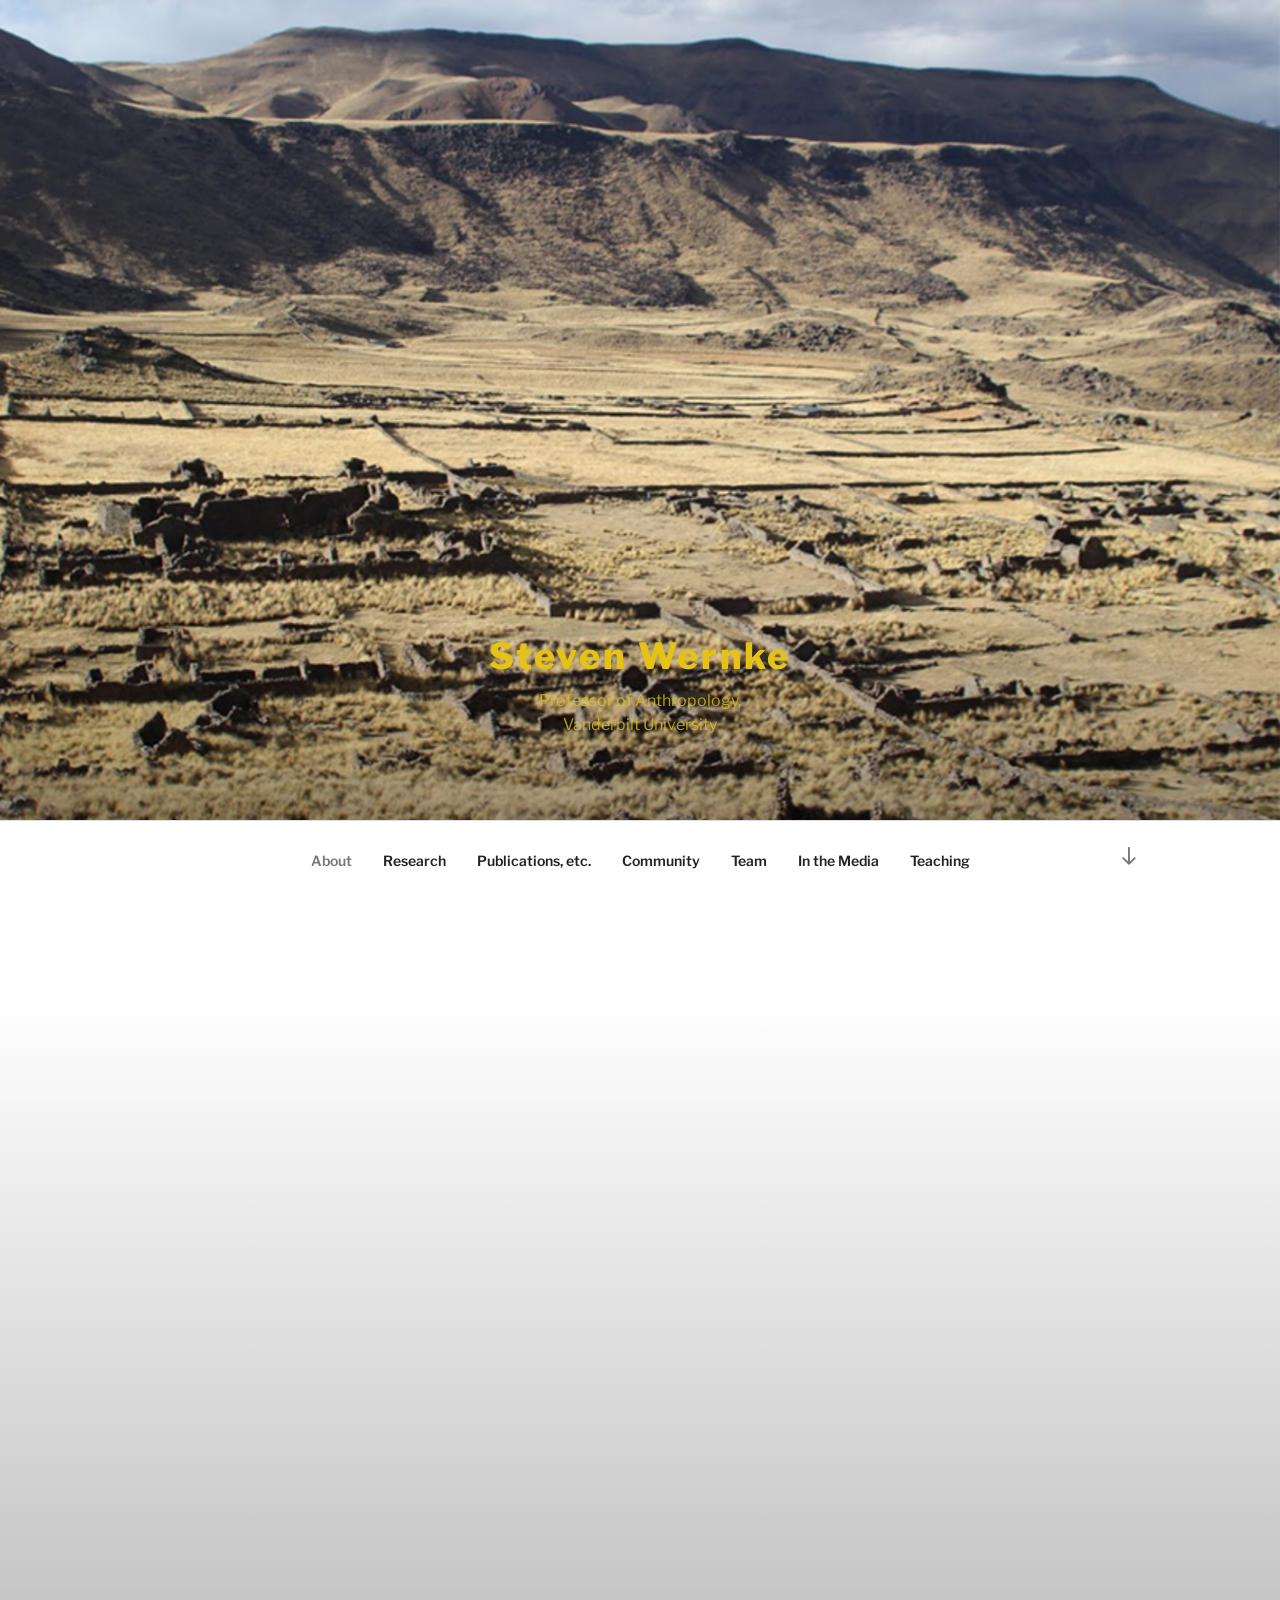
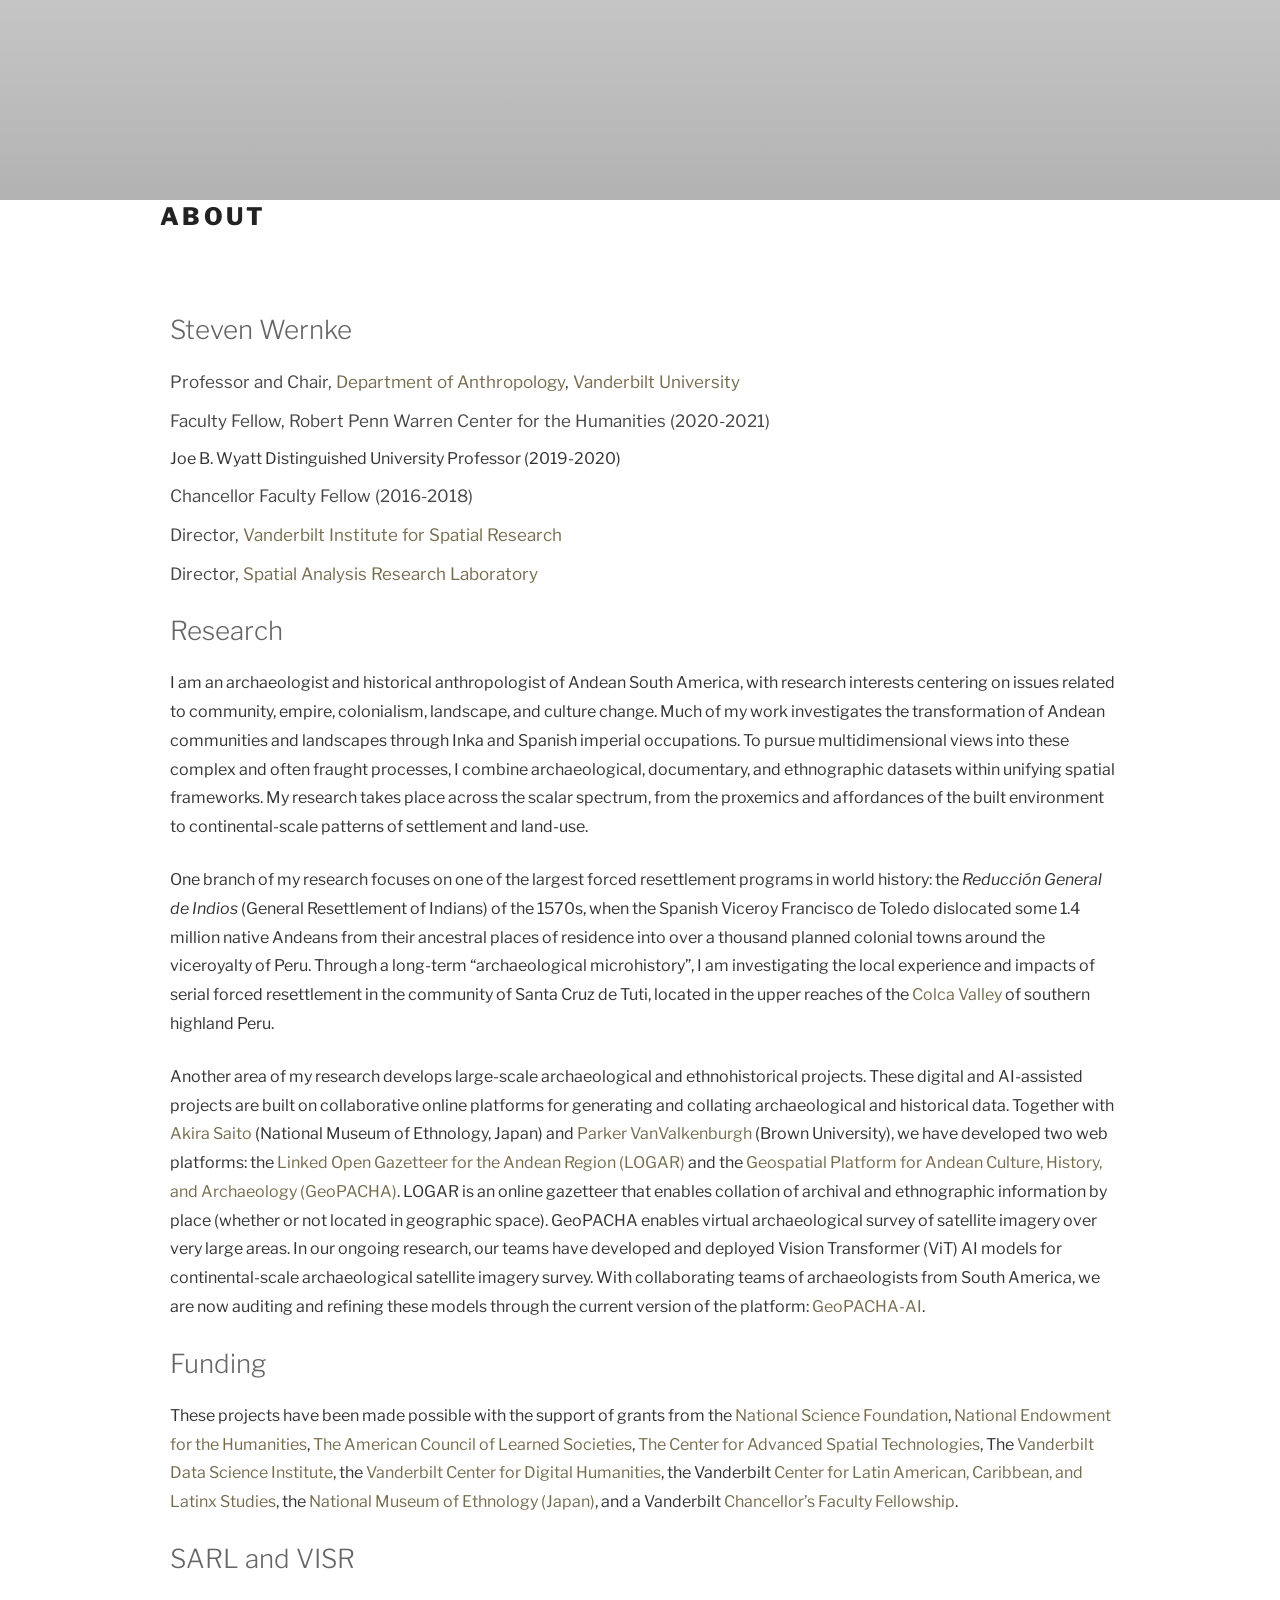
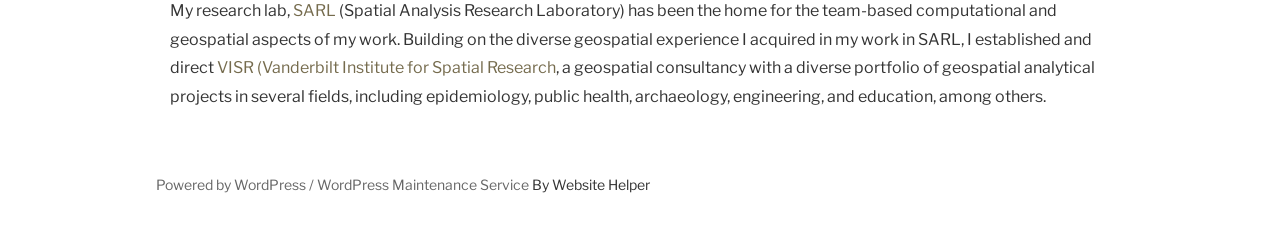
==== commit 6f8af059: "Remove leftover WordPress emoji loader script Co-Authored-By: Claude Fable 5 <noreply@anthropic.com>" ====
--- a/index.html
+++ b/index.html
@@ -277,11 +277,6 @@
 	</div><!-- .site-content-contain -->
 </div><!-- #page -->
 <script data-wp-strategy="defer" defer id="jquery-scrollto-js" src="/wp-content/themes/twentyseventeen/assets/js/jquery.scrollTo.js"></script>
-<script type="module">
-/*! This file is auto-generated */
-var e="script#wp-emoji-settings",t=document.querySelector(e);if(!(t instanceof HTMLScriptElement))throw new Error("Element missing: "+e);const r=JSON.parse(t.text),s=(window._wpemojiSettings=r,"wpEmojiSettingsSupports"),o=["flag","emoji"];function i(e){try{var t={supportTests:e,timestamp:(new Date).valueOf()};sessionStorage.setItem(s,JSON.stringify(t))}catch(e){}}function c(e,t,n){e.clearRect(0,0,e.canvas.width,e.canvas.height),e.fillText(t,0,0);t=new Uint32Array(e.getImageData(0,0,e.canvas.width,e.canvas.height).data);e.clearRect(0,0,e.canvas.width,e.canvas.height),e.fillText(n,0,0);const r=new Uint32Array(e.getImageData(0,0,e.canvas.width,e.canvas.height).data);return t.every((e,t)=>e===r[t])}function p(e,t){e.clearRect(0,0,e.canvas.width,e.canvas.height),e.fillText(t,0,0);var n=e.getImageData(16,16,1,1);for(let e=0;e<n.data.length;e++)if(0!==n.data[e])return!1;return!0}function u(e,t,n,r){switch(t){case"flag":return n(e,"\ud83c\udff3\ufe0f\u200d\u26a7\ufe0f","\ud83c\udff3\ufe0f\u200b\u26a7\ufe0f")?!1:!n(e,"\ud83c\udde8\ud83c\uddf6","\ud83c\udde8\u200b\ud83c\uddf6")&&!n(e,"\ud83c\udff4\udb40\udc67\udb40\udc62\udb40\udc65\udb40\udc6e\udb40\udc67\udb40\udc7f","\ud83c\udff4\u200b\udb40\udc67\u200b\udb40\udc62\u200b\udb40\udc65\u200b\udb40\udc6e\u200b\udb40\udc67\u200b\udb40\udc7f");case"emoji":return!r(e,"\ud83e\u1fac8")}return!1}function f(e,t,n,r){let a;const s=(a="undefined"!=typeof WorkerGlobalScope&&self instanceof WorkerGlobalScope?new OffscreenCanvas(300,150):document.createElement("canvas")).getContext("2d",{willReadFrequently:!0}),o=(s.textBaseline="top",s.font="600 32px Arial",{});return e.forEach(e=>{o[e]=t(s,e,n,r)}),o}function a(e){var t=document.createElement("script");t.src=e,t.defer=!0,document.head.appendChild(t)}r.supports={everything:!0,everythingExceptFlag:!0},new Promise(t=>{let n=function(){try{var e=JSON.parse(sessionStorage.getItem(s));if("object"==typeof e&&"number"==typeof e.timestamp&&(new Date).valueOf()<e.timestamp+604800&&"object"==typeof e.supportTests)return e.supportTests}catch(e){}return null}();if(!n){if("undefined"!=typeof Worker&&"undefined"!=typeof OffscreenCanvas&&"undefined"!=typeof URL&&URL.createObjectURL&&"undefined"!=typeof Blob)try{var e="postMessage("+f.toString()+"("+[JSON.stringify(o),u.toString(),c.toString(),p.toString()].join(",")+"));",r=new Blob([e],{type:"text/javascript"});const a=new Worker(URL.createObjectURL(r),{name:"wpTestEmojiSupports"});return void(a.onmessage=e=>{i(n=e.data),a.terminate(),t(n)})}catch(e){}i(n=f(o,u,c,p))}t(n)}).then(e=>{for(const n in e)r.supports[n]=e[n],r.supports.everything=r.supports.everything&&r.supports[n],"flag"!==n&&(r.supports.everythingExceptFlag=r.supports.everythingExceptFlag&&r.supports[n]);var t;r.supports.everythingExceptFlag=r.supports.everythingExceptFlag&&!r.supports.flag,r.supports.everything||((t=r.source||{}).concatemoji?a(t.concatemoji):t.wpemoji&&t.twemoji&&(a(t.twemoji),a(t.wpemoji)))});
-//# sourceURL=/wp-includes/js/wp-emoji-loader.min.js
-</script>
 <svg style="position: absolute; width: 0; height: 0; overflow: hidden;" version="1.1" xmlns="http://www.w3.org/2000/svg" xmlns:xlink="http://www.w3.org/1999/xlink">
 <defs>
 <symbol id="icon-behance" viewBox="0 0 37 32">
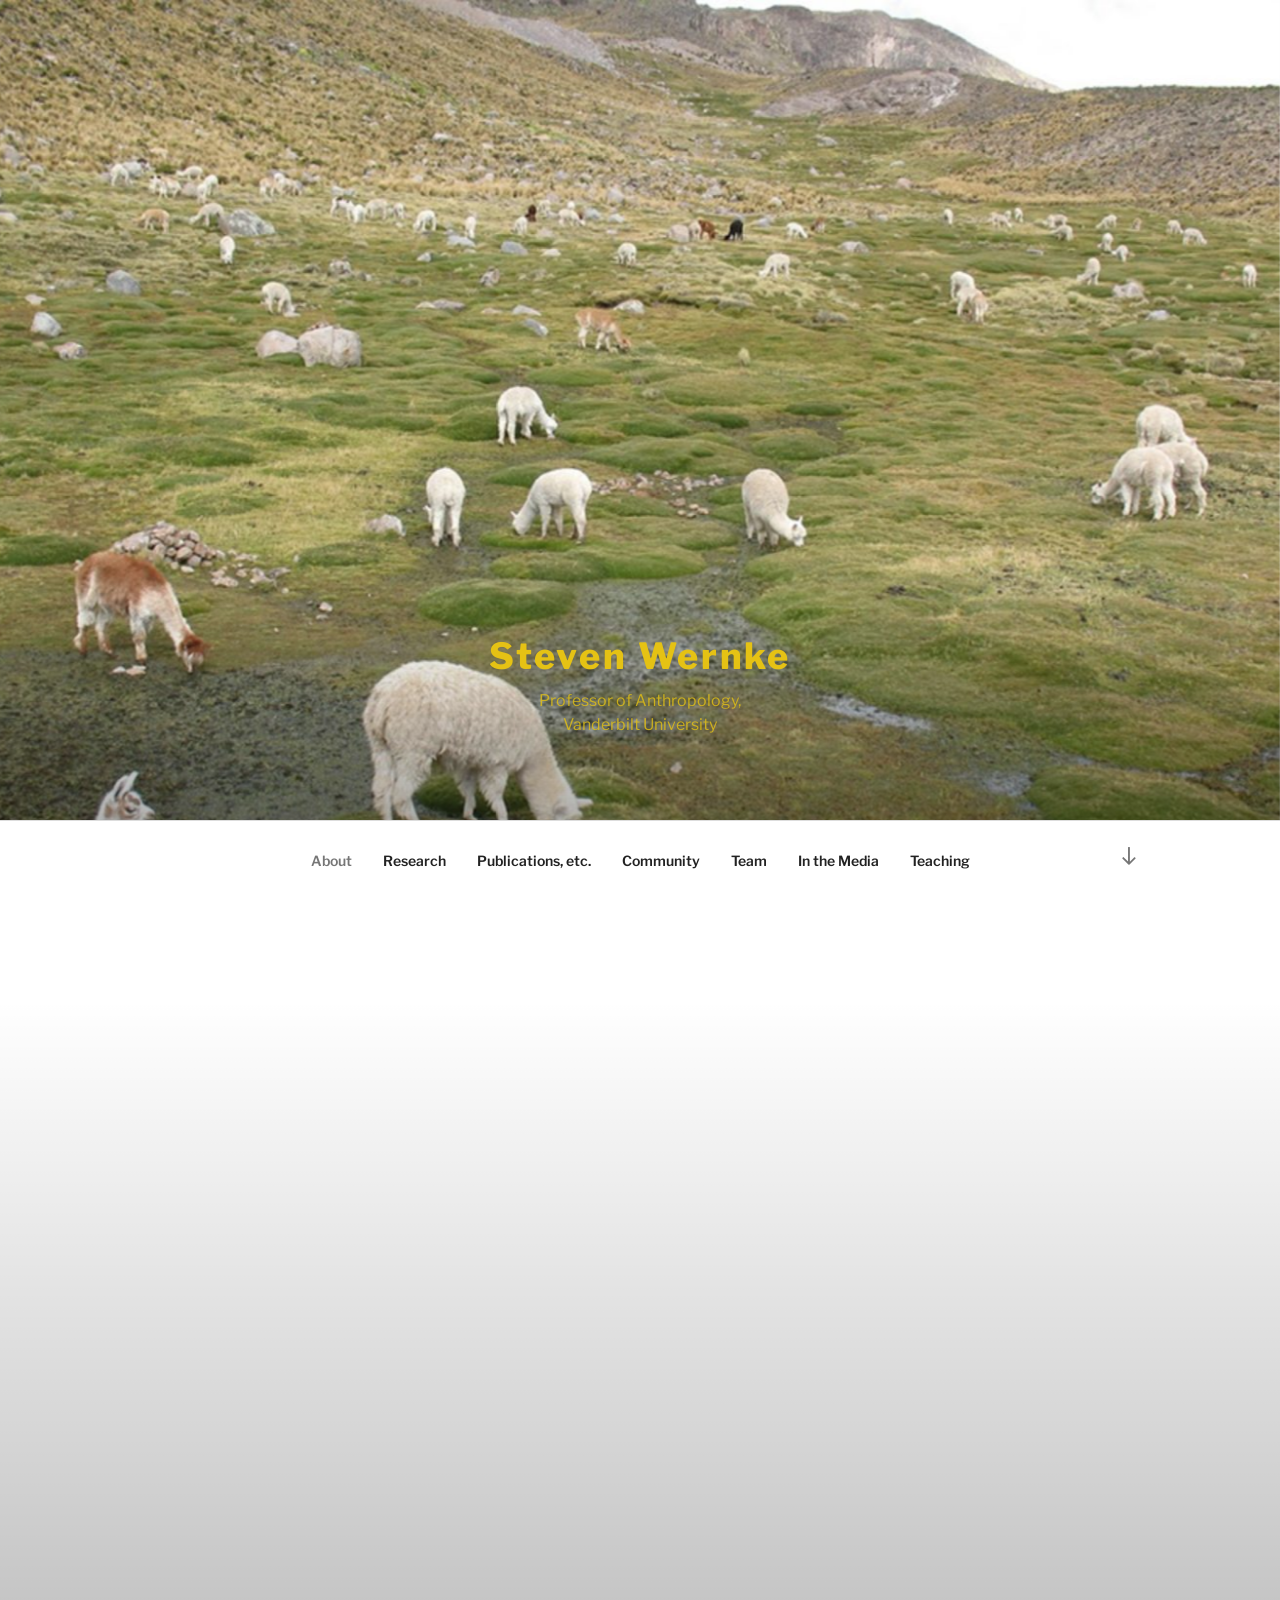
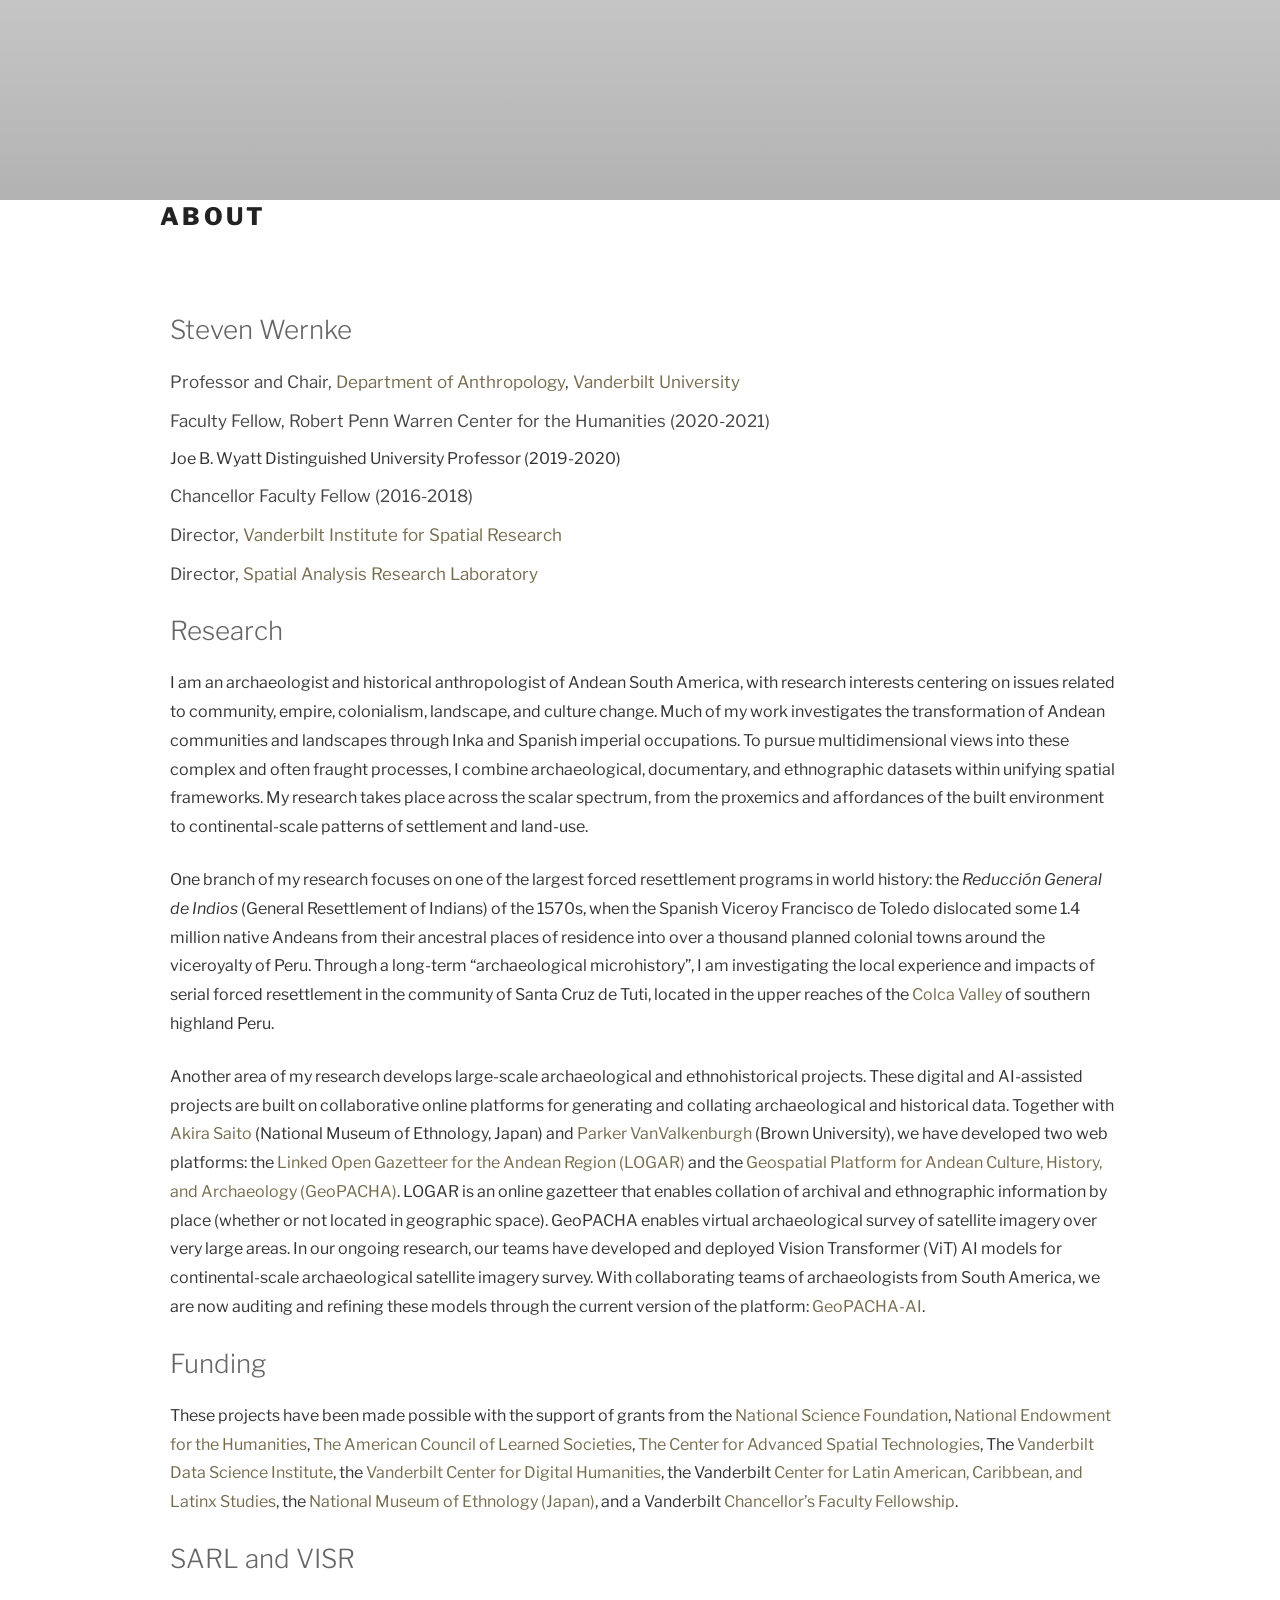
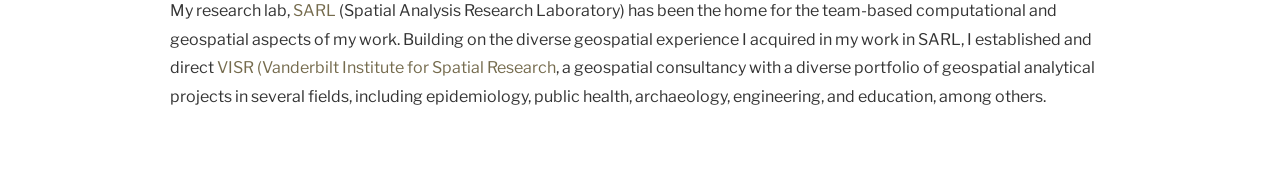
==== commit e66e7eab: "Remove Powered by WordPress footer credit Co-Authored-By: Claude Fable 5 <noreply@anthropic.com>" ====
--- a/index.html
+++ b/index.html
@@ -270,9 +270,7 @@
 		<footer id="colophon" class="site-footer">
 			<div class="wrap">
 				
-<div class="site-info">
-	<a href="https://wordpress.org/">Powered by WordPress / </a> <a href="https://www.websitehelper.co.uk/wordpress-maintenance/">WordPress Maintenance Service</a> By Website Helper</div><!-- .site-info -->
-			</div><!-- .wrap -->
+</div><!-- .wrap -->
 		</footer><!-- #colophon -->
 	</div><!-- .site-content-contain -->
 </div><!-- #page -->
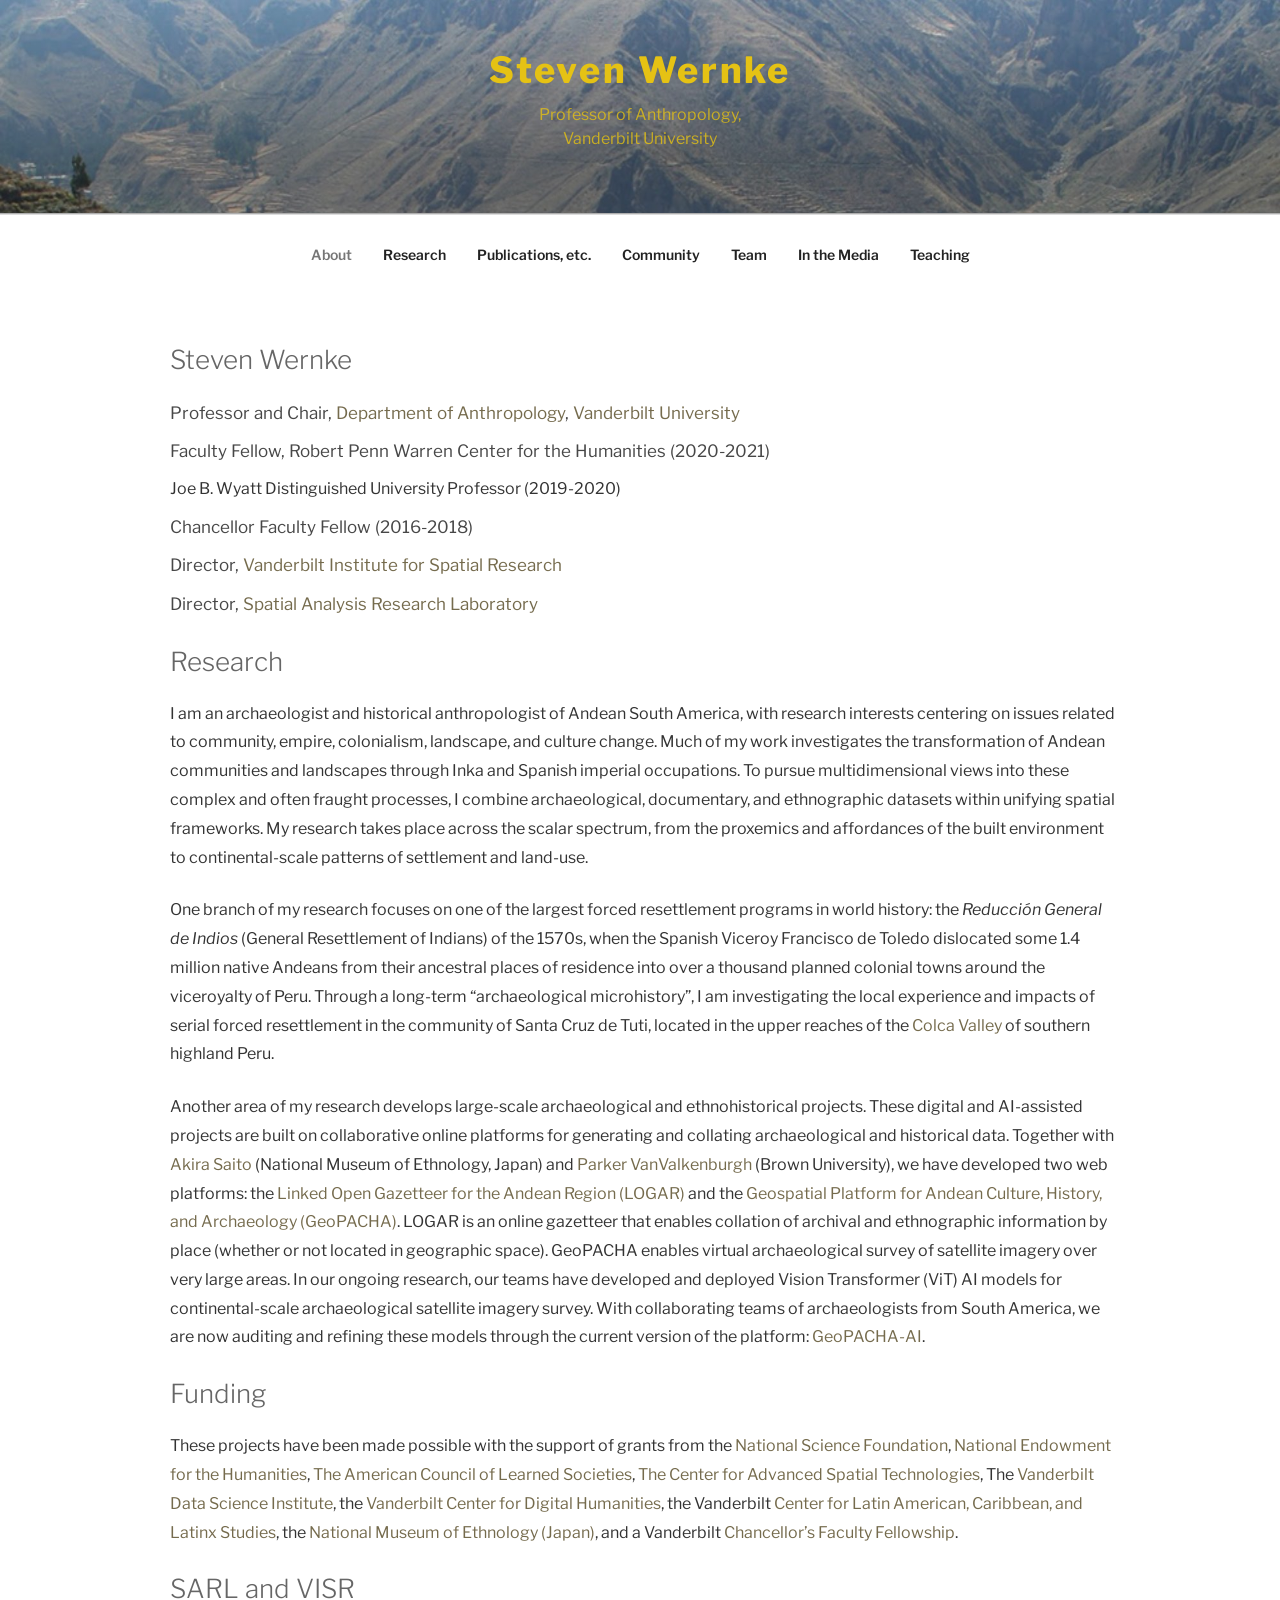
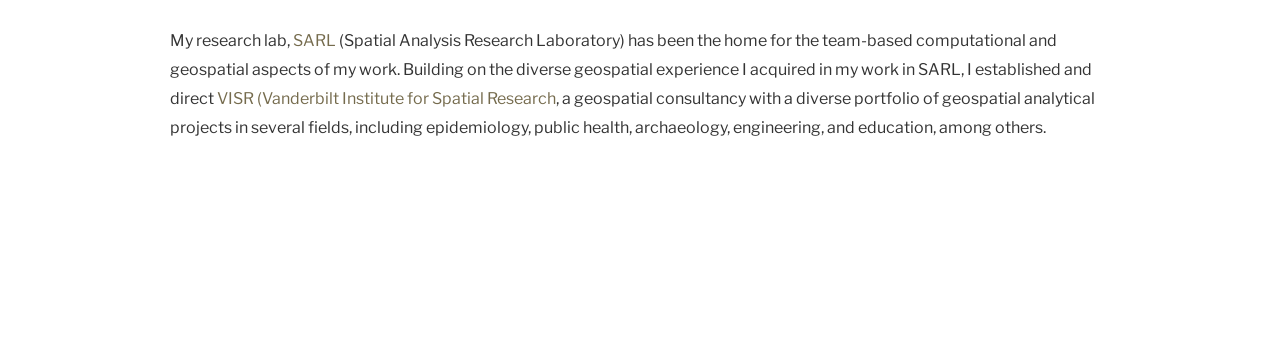
==== commit 6237b245: "Compact homepage header; restyle captions and Research headers - Homepage: replace full-screen heade" ====
--- a/index.html
+++ b/index.html
@@ -101,6 +101,11 @@
 a:visited {
      color: #524f46;
 }
+
+/* Homepage: compact header, content starts right below the menu */
+.panel-content .wrap {
+     padding-top: 0;
+}
 </style>
 <style id="core-block-supports-inline-css">
 .wp-container-core-group-is-layout-4fc3f8e1{flex-direction:column;align-items:flex-start;}
@@ -109,7 +114,7 @@
 
 </head>
 
-<body class="home wp-singular page-template-default page page-id-6 wp-embed-responsive wp-theme-twentyseventeen wp-child-theme-minimal-2017 twentyseventeen-front-page has-header-image page-two-column colors-light">
+<body class="wp-singular page-template-default page page-id-6 wp-embed-responsive wp-theme-twentyseventeen wp-child-theme-minimal-2017 has-header-image page-two-column colors-light">
 <div id="page" class="site">
 	<a class="skip-link screen-reader-text" href="#content">
 		Skip to content	</a>
@@ -155,9 +160,7 @@
 <li id="menu-item-287" class="menu-item menu-item-type-post_type menu-item-object-page menu-item-287"><a href="/team/">Team</a></li>
 <li id="menu-item-447" class="menu-item menu-item-type-post_type menu-item-object-page menu-item-447"><a href="/in-the-media/">In the Media</a></li>
 <li id="menu-item-490" class="menu-item menu-item-type-post_type menu-item-object-page menu-item-490"><a href="/teaching/">Teaching</a></li>
-</ul></div>
-			<a href="#content" class="menu-scroll-down"><svg class="icon icon-arrow-right" aria-hidden="true" role="img"> <use href="#icon-arrow-right" xlink:href="#icon-arrow-right"></use> </svg><span class="screen-reader-text">
-			Scroll down to content		</span></a>
+</ul></div> 
 	</nav><!-- #site-navigation -->
 				</div><!-- .wrap -->
 			</div><!-- .navigation-top -->
@@ -174,17 +177,8 @@
 		<article id="post-6" class="twentyseventeen-panel  post-6 page type-page status-publish has-post-thumbnail hentry" >
 
 	
-		<div class="panel-image" style="background-image: url(/wp-content/uploads/2020/09/IMG_8998_02.jpg);">
-			<div class="panel-image-prop" style="padding-top: 62.143966856551%"></div>
-		</div><!-- .panel-image -->
-
-	
 	<div class="panel-content">
 		<div class="wrap">
-			<header class="entry-header">
-				<h2 class="entry-title">About</h2>
-				
-			</header><!-- .entry-header -->
 
 			<div class="entry-content">
 				
--- a/wp-content/themes/minimal-2017/style.css
+++ b/wp-content/themes/minimal-2017/style.css
@@ -1,299 +1,319 @@
-/*
-Theme Name: Minimal 20/17
-Theme URI: https://www.wpsmart.co.uk/minimal-2017-theme/
-Author: WPSmart
-Author URI: https://www.wpsmart.co.uk
-Template: twentyseventeen
-Template Version: 2.2
-Description: The Minimal 20/17 theme is a Twenty Seventeen WordPress child theme. It removes the excessive padding from its parent and introduces a wider layout and better spacing. It also supports page builders and has two new page templates.
-Version: 1.1.0
-License: GNU General Public License v2 or laterno
-License URI: http://www.gnu.org/licenses/gpl-2.0.html
-Tags: one-column, two-columns, right-sidebar, flexible-header, custom-header, custom-menu, custom-logo, editor-style, featured-images, footer-widgets, post-formats, rtl-language-support, sticky-post, theme-options, threaded-comments, translation-ready, blog
-Text Domain: minimal-2017
-This theme, like WordPress, is licensed under the GPL.
-*/
-
-/*Header*/
-
-.site-header {
-    background-color: #f9f9f9;
-}
-
-.site-branding {
-    text-align: center;
-}
-
-.twentyseventeen-front-page.has-header-image .site-branding, 
-.twentyseventeen-front-page.has-header-video .site-branding, 
-.home.blog.has-header-image .site-branding, 
-.home.blog.has-header-video .site-branding {
-    margin-bottom: 100px!important;
-}
-
-.wrap-the-logo {  
-}
-
-.site-title {
-    text-transform: capitalize;
-}
-
-.site-description {
-    width: 70%;
-    margin: 10px auto;
-}
-
-.header-social-icons {
-    margin-top: 15px;
-}
-
-.main-navigation ul {
-    text-align: center!important;
-}
-
-/*For screens larger than 770px*/
-
-@media screen and (min-width: 770px) {
-  .navigation-top .wrap {
-    	max-width: 1024px;
-	}
-}
-
-.navigation-top {
-    border-top: 1px solid #DDDDDD;
-    border-bottom: 0px solid #eee;
-}
-
-/*Fixed Nav*/
-
-.site-navigation-fixed.navigation-top {
-    background: #f9f9f9;
-}
-
-/*Body*/
-
-.wrap {
-    max-width: 1024px;
-    padding-left: 1em;
-    padding-right: 1em;
-}
-
-.page .wrap {
-    padding-left: 2em;
-    padding-right: 2em;
-}
-
-/*For screen larger than 770px*/
-
-@media screen and (min-width: 770px) {
-	.has-sidebar:not(.error404) #primary {
-    	float: left;
-    	width: 66%;
-	}
-	
-	.has-sidebar #secondary {
-   		float: right;
-    	padding-top: 0;
-    	width: 30%;
-	}
-    .main-navigation a {
-   		padding: 1em 1em;
-	}
-}
-
-.single-post:not(.has-sidebar) #primary, 
-.page.page-one-column:not(.twentyseventeen-front-page) #primary, 
-.archive.page-one-column:not(.has-sidebar) .page-header, 
-.archive.page-one-column:not(.has-sidebar) #primary {
-    margin-left: auto;
-    margin-right: auto;
-    max-width: 99%;
-}
-
-.blog:not(.has-sidebar) #primary article, 
-.archive:not(.page-one-column):not(.has-sidebar) #primary article, 
-.search:not(.has-sidebar) #primary article, 
-.error404:not(.has-sidebar) #primary .page-content, 
-.error404.has-sidebar #primary .page-content, 
-body.page-two-column:not(.archive) #primary 
-.entry-content, body.page-two-column #comments {
-    float: right;
-    width: 99%;
-}
-
-body:not(.twentyseventeen-front-page) 
-.entry-header, body:not(.twentyseventeen-front-page) 
-.entry-content, body:not(.twentyseventeen-front-page) #comments {
-    margin-left: 1%;
-}
-
-.site-content {
-    padding: 3em 0 0;
-}
-
-.page .panel-content 
-.entry-title, 
-.page-title, 
-body.page:not(.twentyseventeen-front-page) 
-.entry-title {
-    font-size: 1.5rem;
-}
-
-.site-footer {
-    margin-top: 0em;
-     border-top: 0px solid #eee;
-}
-
-/*Elements*/
-
-.entry-content p {
-	line-height: 1.8!important;
-}
-
-h1, h2, h3, h4, h5, h6 {
-    padding: 0;
-}
-
-blockquote {
-    background: #f9f9f9;
-    padding: 20px 20px 0 20px;
-    margin: 16px 0;
-}
-
-.wp-block-quote p {
-    padding: 15px;
-    margin: 0;
-}
-
-pre {
-    background: #f9f9f9;
-}
-
-ol, ul {
-    margin-left: 20px;
-    line-height: 30px;
-}
-
-.more-link {
-    border: 1px solid #DDDDDD;
-    display: inline-flex;
-    padding: 4px 22px 1px 10px;
-    border-radius: 14px;
-    font-size: 0.9rem;
-}
-
-a.more-link {
-    -webkit-box-shadow: inset 0 0px 0 rgba(15, 15, 15, 1);
-    box-shadow: inset 0 0px 0 rgba(15, 15, 15, 1);
-    -webkit-transition: color 80ms ease-in, -webkit-box-shadow 130ms ease-in-out;
-    transition: color 80ms ease-in, -webkit-box-shadow 130ms ease-in-out;
-    transition: color 80ms ease-in, box-shadow 130ms ease-in-out;
-    transition: color 80ms ease-in, box-shadow 130ms ease-in-out, -webkit-box-shadow 130ms ease-in-out;
-}
-a.more-link:hover {
-    -webkit-box-shadow: inset 0 0px 0 rgba(15, 15, 15, 1);
-    box-shadow: inset 0 0px 0 rgba(15, 15, 15, 1);
-    -webkit-transition: color 80ms ease-in, -webkit-box-shadow 130ms ease-in-out;
-    transition: color 80ms ease-in, -webkit-box-shadow 130ms ease-in-out;
-    transition: color 80ms ease-in, box-shadow 130ms ease-in-out;
-    transition: color 80ms ease-in, box-shadow 130ms ease-in-out, -webkit-box-shadow 130ms ease-in-out;
-}
-
-a.more-link:after {
-    content: url(assets/right-arrow.png)!important;
-    margin-left: 8px;
-    margin-top: 1px;
-}
-
-.blog .site-main > article, 
-.archive .site-main > article, 
-.search .site-main > article {
-    padding-bottom: 2em;
-    border-bottom: 1px solid #ddd;
-    margin-bottom: 55px;
-}
-
-.entry-content a, 
-.entry-summary a, 
-.widget a, 
-.site-footer 
-.widget-area a, 
-.posts-navigation a, 
-.widget_authors a strong {
-	box-shadow:none; 
-}
-
-/*Comments*/
-
-.comments-area {
-    width: 66%;
-    margin: auto!important;
-}
-
-.comments-section {
-    width: 100vw;
-    background: #f9f9f9;
-    margin-left: calc(49% - 50vw);
-}
-
-.has-sidebar #comments-container {
-    position: relative;
-    left: 25.5%;
-}
-
-.comment-author .avatar {
-    border-radius: 50px;
-}
-
-.comment {
-    border-bottom: 1px solid #DEDEDE;
-    margin-bottom: 60px;
-}
-
-span.edit-link {
-    display: inline-block;
-    padding: 30px 0;
-}
-
-.page-template-page-no-title .site-content {
-    padding: 0;
-}
-
-.page-template-page-landing .site-header, .page-template-page-landing .site-footer{
-    display: none!important;
-}
-
-.page-template-page-landing .site-content {
-    padding: 0!important;
-}
-
-/*Landing Page Template If Selected As Homepage*/
-
-.home body.page:not(.twentyseventeen-front-page) .entry-title {
-    display: none;
-}
-
-.home .panel-content .wrap {
-    padding-bottom: 0;
-    padding-top: 0;
-}
-
-.home span.edit-link {
-    display: none!important;
-}
-
-.page-template-page-landing header.entry-header {
-    display: none;
-}
-
-/* Mobile */
-
-@media screen and (max-width: 770px) {
-  .sticky .icon-thumb-tack {
-    height: 27px;
-    left: -7px;
-    top: -28px;
-    width: 30px;
-    padding: 5px;
-	}
-}+/*
+Theme Name: Minimal 20/17
+Theme URI: https://www.wpsmart.co.uk/minimal-2017-theme/
+Author: WPSmart
+Author URI: https://www.wpsmart.co.uk
+Template: twentyseventeen
+Template Version: 2.2
+Description: The Minimal 20/17 theme is a Twenty Seventeen WordPress child theme. It removes the excessive padding from its parent and introduces a wider layout and better spacing. It also supports page builders and has two new page templates.
+Version: 1.1.0
+License: GNU General Public License v2 or laterno
+License URI: http://www.gnu.org/licenses/gpl-2.0.html
+Tags: one-column, two-columns, right-sidebar, flexible-header, custom-header, custom-menu, custom-logo, editor-style, featured-images, footer-widgets, post-formats, rtl-language-support, sticky-post, theme-options, threaded-comments, translation-ready, blog
+Text Domain: minimal-2017
+This theme, like WordPress, is licensed under the GPL.
+*/
+
+/*Header*/
+
+.site-header {
+    background-color: #f9f9f9;
+}
+
+.site-branding {
+    text-align: center;
+}
+
+.twentyseventeen-front-page.has-header-image .site-branding, 
+.twentyseventeen-front-page.has-header-video .site-branding, 
+.home.blog.has-header-image .site-branding, 
+.home.blog.has-header-video .site-branding {
+    margin-bottom: 100px!important;
+}
+
+.wrap-the-logo {  
+}
+
+.site-title {
+    text-transform: capitalize;
+}
+
+.site-description {
+    width: 70%;
+    margin: 10px auto;
+}
+
+.header-social-icons {
+    margin-top: 15px;
+}
+
+.main-navigation ul {
+    text-align: center!important;
+}
+
+/*For screens larger than 770px*/
+
+@media screen and (min-width: 770px) {
+  .navigation-top .wrap {
+    	max-width: 1024px;
+	}
+}
+
+.navigation-top {
+    border-top: 1px solid #DDDDDD;
+    border-bottom: 0px solid #eee;
+}
+
+/*Fixed Nav*/
+
+.site-navigation-fixed.navigation-top {
+    background: #f9f9f9;
+}
+
+/*Body*/
+
+.wrap {
+    max-width: 1024px;
+    padding-left: 1em;
+    padding-right: 1em;
+}
+
+.page .wrap {
+    padding-left: 2em;
+    padding-right: 2em;
+}
+
+/*For screen larger than 770px*/
+
+@media screen and (min-width: 770px) {
+	.has-sidebar:not(.error404) #primary {
+    	float: left;
+    	width: 66%;
+	}
+	
+	.has-sidebar #secondary {
+   		float: right;
+    	padding-top: 0;
+    	width: 30%;
+	}
+    .main-navigation a {
+   		padding: 1em 1em;
+	}
+}
+
+.single-post:not(.has-sidebar) #primary, 
+.page.page-one-column:not(.twentyseventeen-front-page) #primary, 
+.archive.page-one-column:not(.has-sidebar) .page-header, 
+.archive.page-one-column:not(.has-sidebar) #primary {
+    margin-left: auto;
+    margin-right: auto;
+    max-width: 99%;
+}
+
+.blog:not(.has-sidebar) #primary article, 
+.archive:not(.page-one-column):not(.has-sidebar) #primary article, 
+.search:not(.has-sidebar) #primary article, 
+.error404:not(.has-sidebar) #primary .page-content, 
+.error404.has-sidebar #primary .page-content, 
+body.page-two-column:not(.archive) #primary 
+.entry-content, body.page-two-column #comments {
+    float: right;
+    width: 99%;
+}
+
+body:not(.twentyseventeen-front-page) 
+.entry-header, body:not(.twentyseventeen-front-page) 
+.entry-content, body:not(.twentyseventeen-front-page) #comments {
+    margin-left: 1%;
+}
+
+.site-content {
+    padding: 3em 0 0;
+}
+
+.page .panel-content 
+.entry-title, 
+.page-title, 
+body.page:not(.twentyseventeen-front-page) 
+.entry-title {
+    font-size: 1.5rem;
+}
+
+.site-footer {
+    margin-top: 0em;
+     border-top: 0px solid #eee;
+}
+
+/*Elements*/
+
+.entry-content p {
+	line-height: 1.8!important;
+}
+
+h1, h2, h3, h4, h5, h6 {
+    padding: 0;
+}
+
+blockquote {
+    background: #f9f9f9;
+    padding: 20px 20px 0 20px;
+    margin: 16px 0;
+}
+
+.wp-block-quote p {
+    padding: 15px;
+    margin: 0;
+}
+
+pre {
+    background: #f9f9f9;
+}
+
+ol, ul {
+    margin-left: 20px;
+    line-height: 30px;
+}
+
+.more-link {
+    border: 1px solid #DDDDDD;
+    display: inline-flex;
+    padding: 4px 22px 1px 10px;
+    border-radius: 14px;
+    font-size: 0.9rem;
+}
+
+a.more-link {
+    -webkit-box-shadow: inset 0 0px 0 rgba(15, 15, 15, 1);
+    box-shadow: inset 0 0px 0 rgba(15, 15, 15, 1);
+    -webkit-transition: color 80ms ease-in, -webkit-box-shadow 130ms ease-in-out;
+    transition: color 80ms ease-in, -webkit-box-shadow 130ms ease-in-out;
+    transition: color 80ms ease-in, box-shadow 130ms ease-in-out;
+    transition: color 80ms ease-in, box-shadow 130ms ease-in-out, -webkit-box-shadow 130ms ease-in-out;
+}
+a.more-link:hover {
+    -webkit-box-shadow: inset 0 0px 0 rgba(15, 15, 15, 1);
+    box-shadow: inset 0 0px 0 rgba(15, 15, 15, 1);
+    -webkit-transition: color 80ms ease-in, -webkit-box-shadow 130ms ease-in-out;
+    transition: color 80ms ease-in, -webkit-box-shadow 130ms ease-in-out;
+    transition: color 80ms ease-in, box-shadow 130ms ease-in-out;
+    transition: color 80ms ease-in, box-shadow 130ms ease-in-out, -webkit-box-shadow 130ms ease-in-out;
+}
+
+a.more-link:after {
+    content: url(assets/right-arrow.png)!important;
+    margin-left: 8px;
+    margin-top: 1px;
+}
+
+.blog .site-main > article, 
+.archive .site-main > article, 
+.search .site-main > article {
+    padding-bottom: 2em;
+    border-bottom: 1px solid #ddd;
+    margin-bottom: 55px;
+}
+
+.entry-content a, 
+.entry-summary a, 
+.widget a, 
+.site-footer 
+.widget-area a, 
+.posts-navigation a, 
+.widget_authors a strong {
+	box-shadow:none; 
+}
+
+/*Comments*/
+
+.comments-area {
+    width: 66%;
+    margin: auto!important;
+}
+
+.comments-section {
+    width: 100vw;
+    background: #f9f9f9;
+    margin-left: calc(49% - 50vw);
+}
+
+.has-sidebar #comments-container {
+    position: relative;
+    left: 25.5%;
+}
+
+.comment-author .avatar {
+    border-radius: 50px;
+}
+
+.comment {
+    border-bottom: 1px solid #DEDEDE;
+    margin-bottom: 60px;
+}
+
+span.edit-link {
+    display: inline-block;
+    padding: 30px 0;
+}
+
+.page-template-page-no-title .site-content {
+    padding: 0;
+}
+
+.page-template-page-landing .site-header, .page-template-page-landing .site-footer{
+    display: none!important;
+}
+
+.page-template-page-landing .site-content {
+    padding: 0!important;
+}
+
+/*Landing Page Template If Selected As Homepage*/
+
+.home body.page:not(.twentyseventeen-front-page) .entry-title {
+    display: none;
+}
+
+.home .panel-content .wrap {
+    padding-bottom: 0;
+    padding-top: 0;
+}
+
+.home span.edit-link {
+    display: none!important;
+}
+
+.page-template-page-landing header.entry-header {
+    display: none;
+}
+
+/* Mobile */
+
+@media screen and (max-width: 770px) {
+  .sticky .icon-thumb-tack {
+    height: 27px;
+    left: -7px;
+    top: -28px;
+    width: 30px;
+    padding: 5px;
+	}
+}
+/* --- static-site overrides (build_site.py) --- */
+/* Front page: the theme's two-column floats left the title flush with the
+   wrap edge while the (dropped) right-floated content sat 10px further in.
+   Stack both full-width so the title aligns with the body text. */
+.twentyseventeen-front-page .entry-header,
+.twentyseventeen-front-page .entry-content {
+    float: none !important;
+    width: 100% !important;
+    max-width: 100% !important;
+}
+
+/* Captions, site-wide: italic, left-justified, flush with the image's left
+   edge (overrides the centered, width-limited block-library defaults). */
+.entry-content figure figcaption,
+.entry-content .wp-block-image figcaption {
+    font-style: italic !important;
+    text-align: left !important;
+    margin-inline: 0 !important;
+    max-width: none !important;
+}
